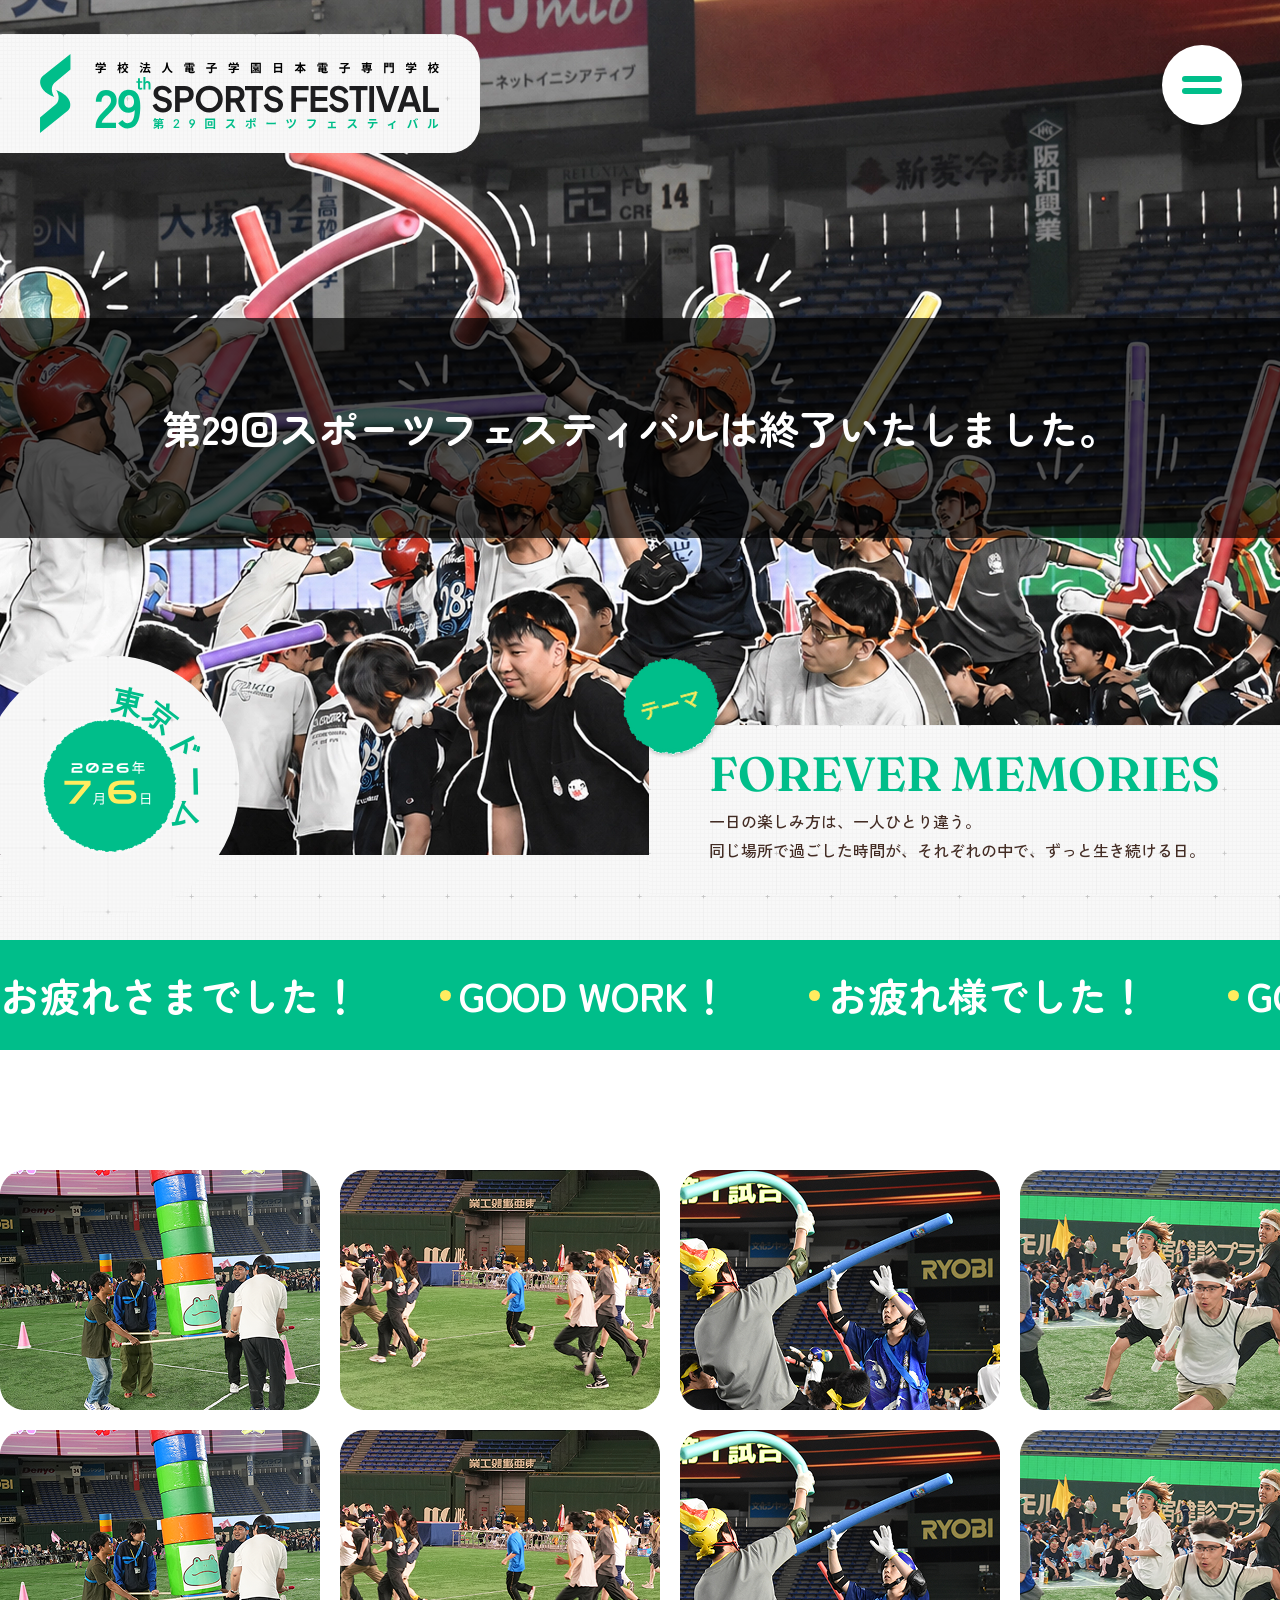
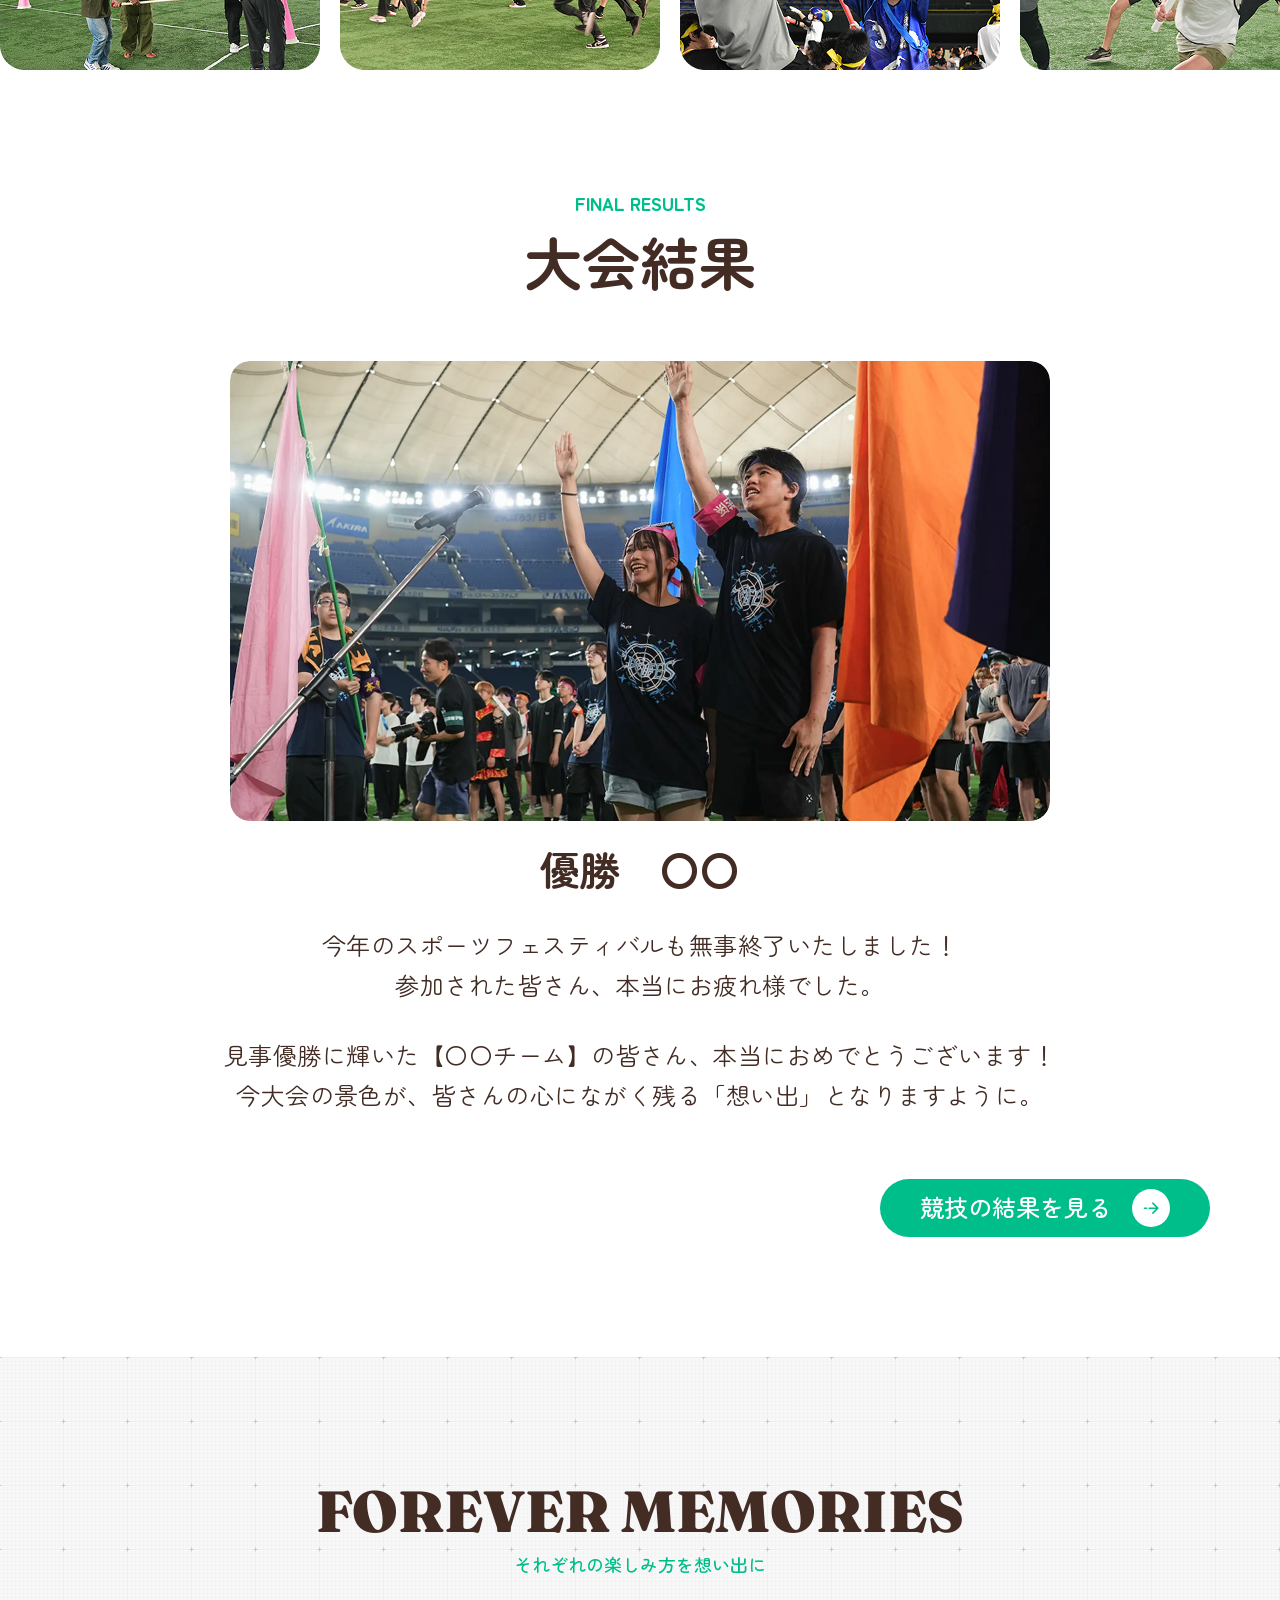
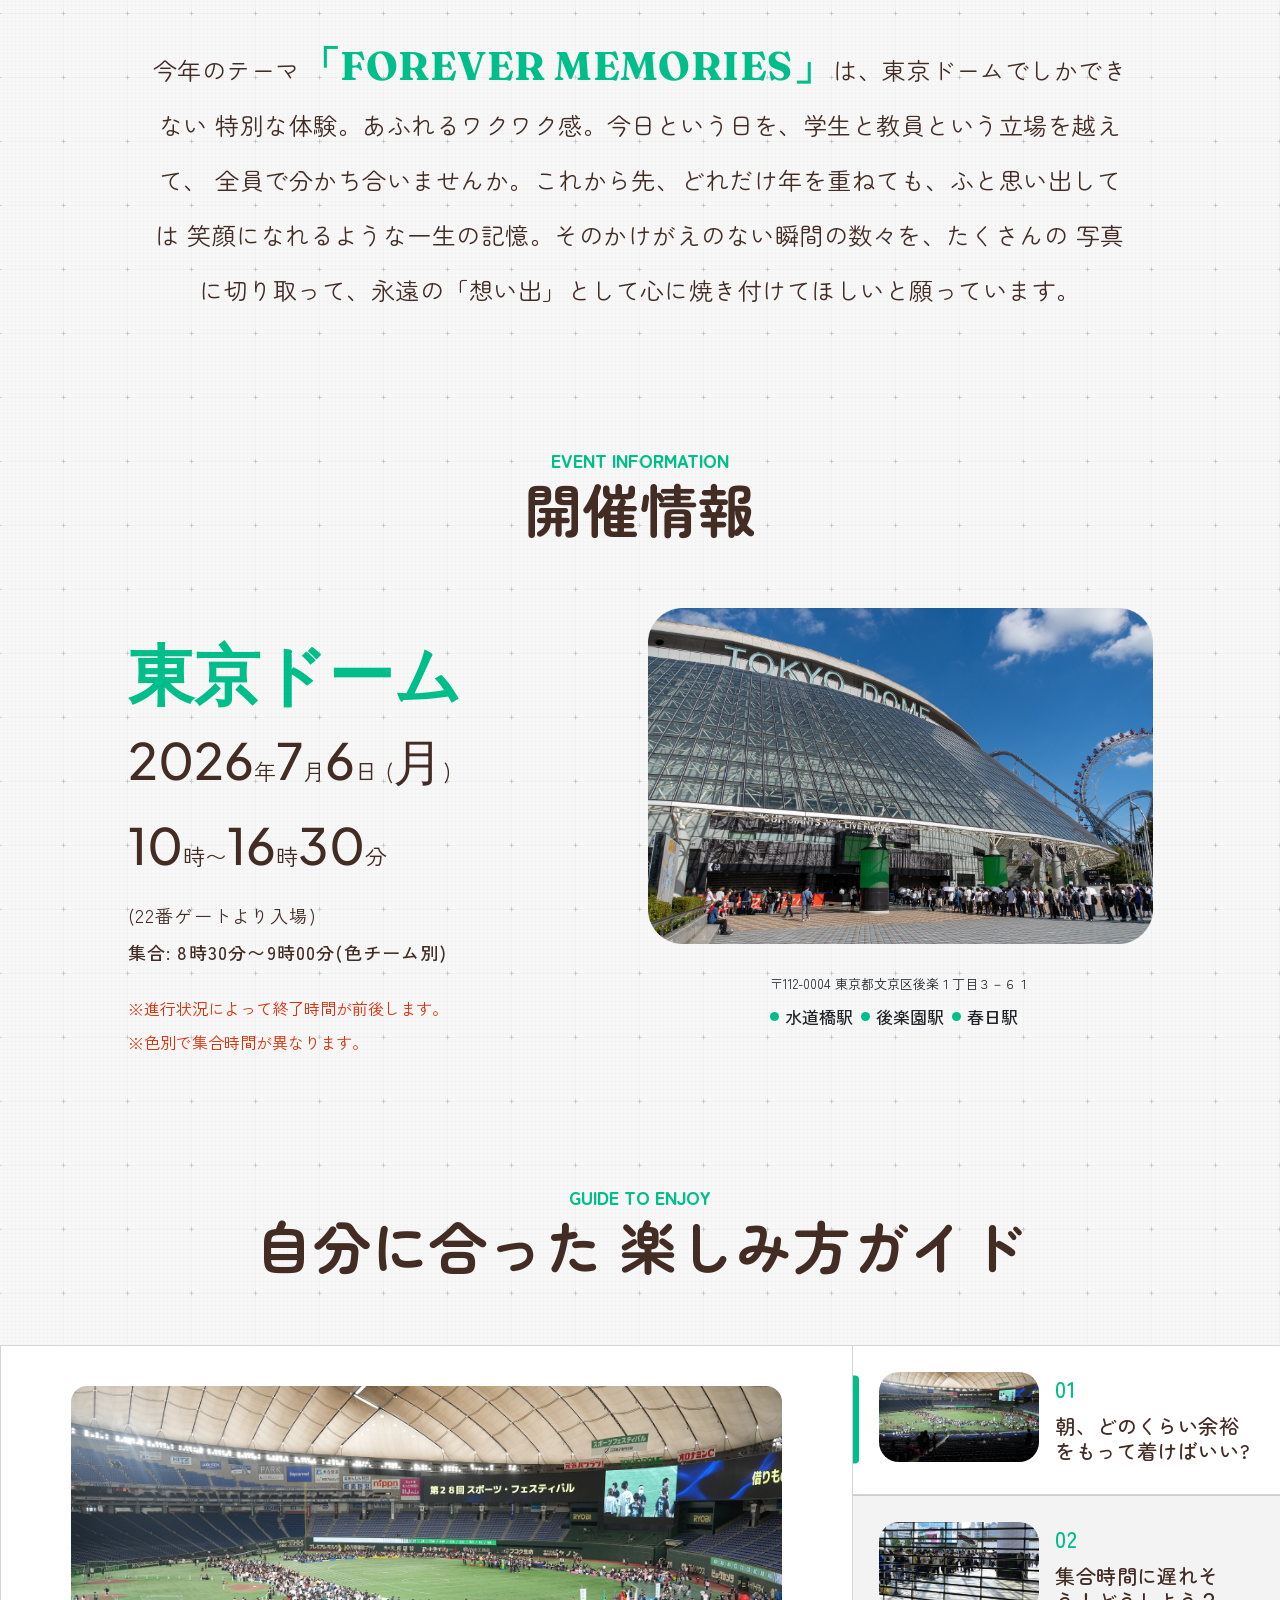
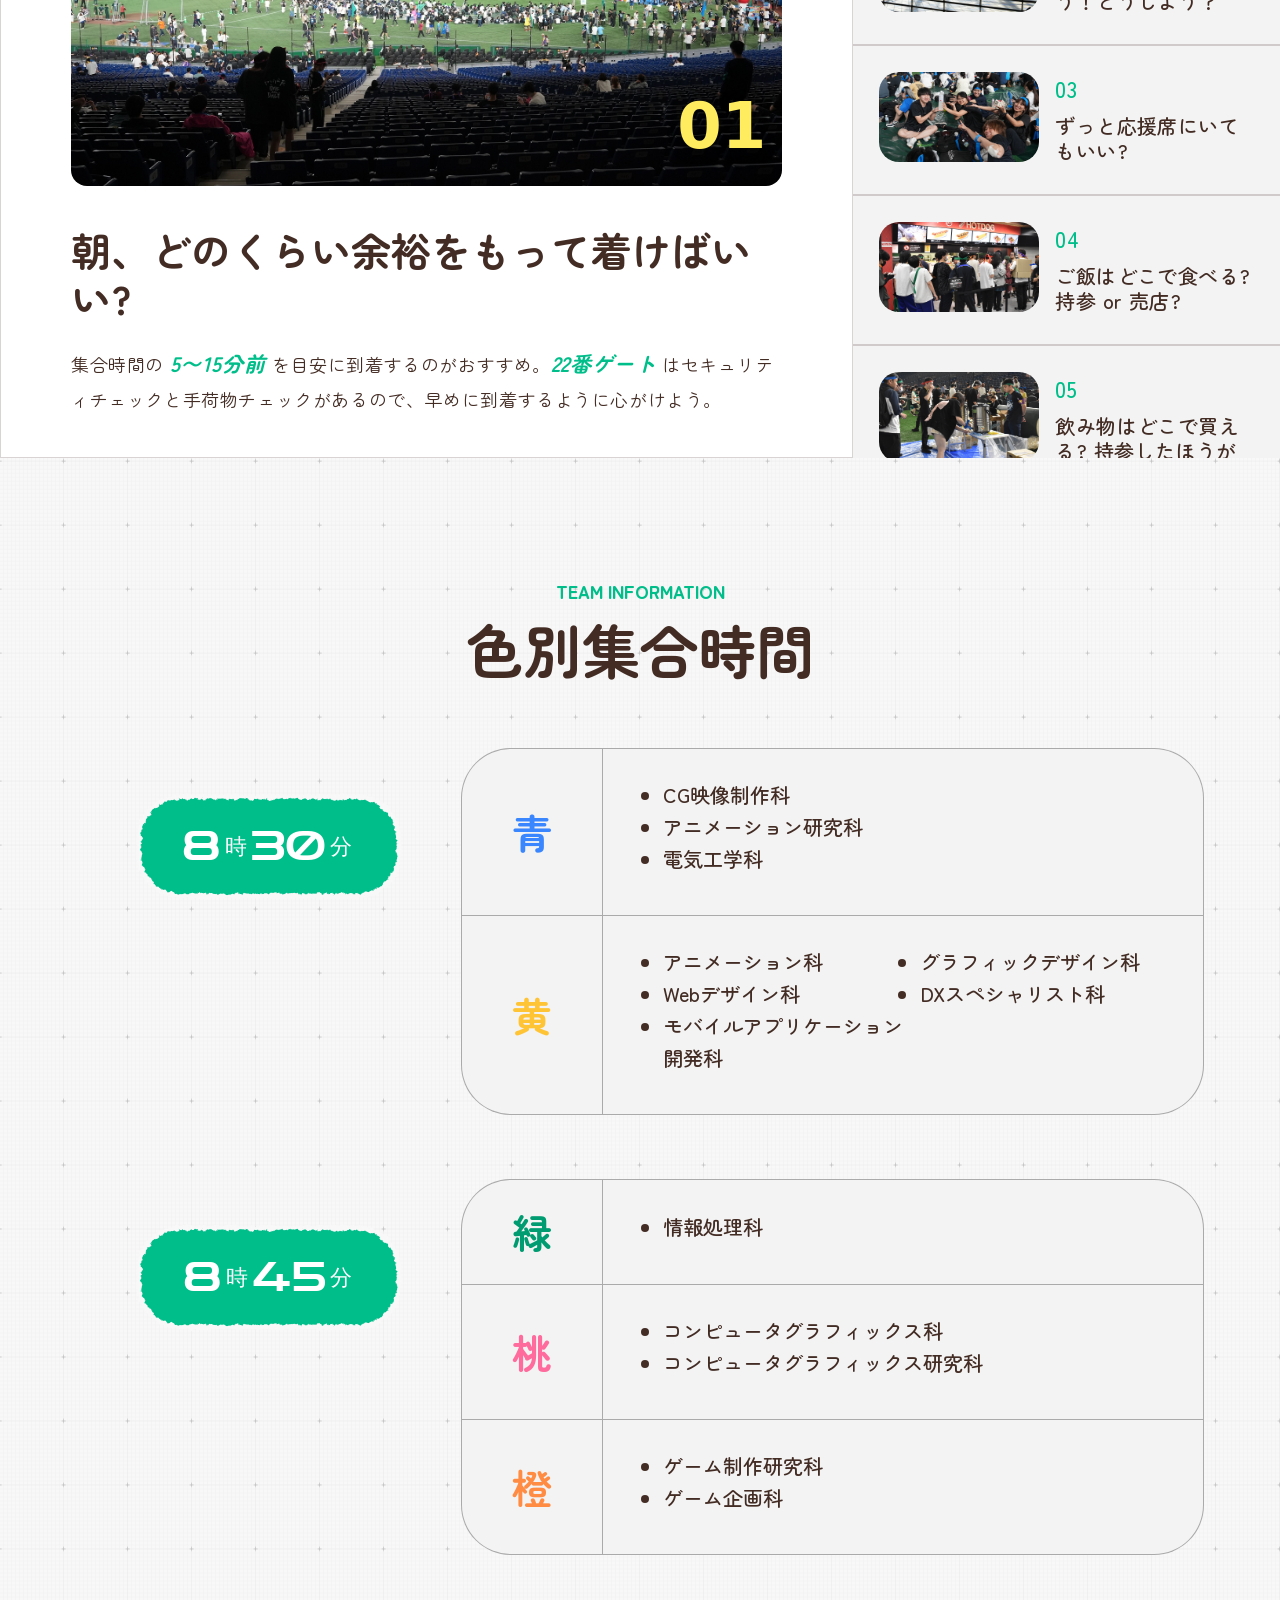
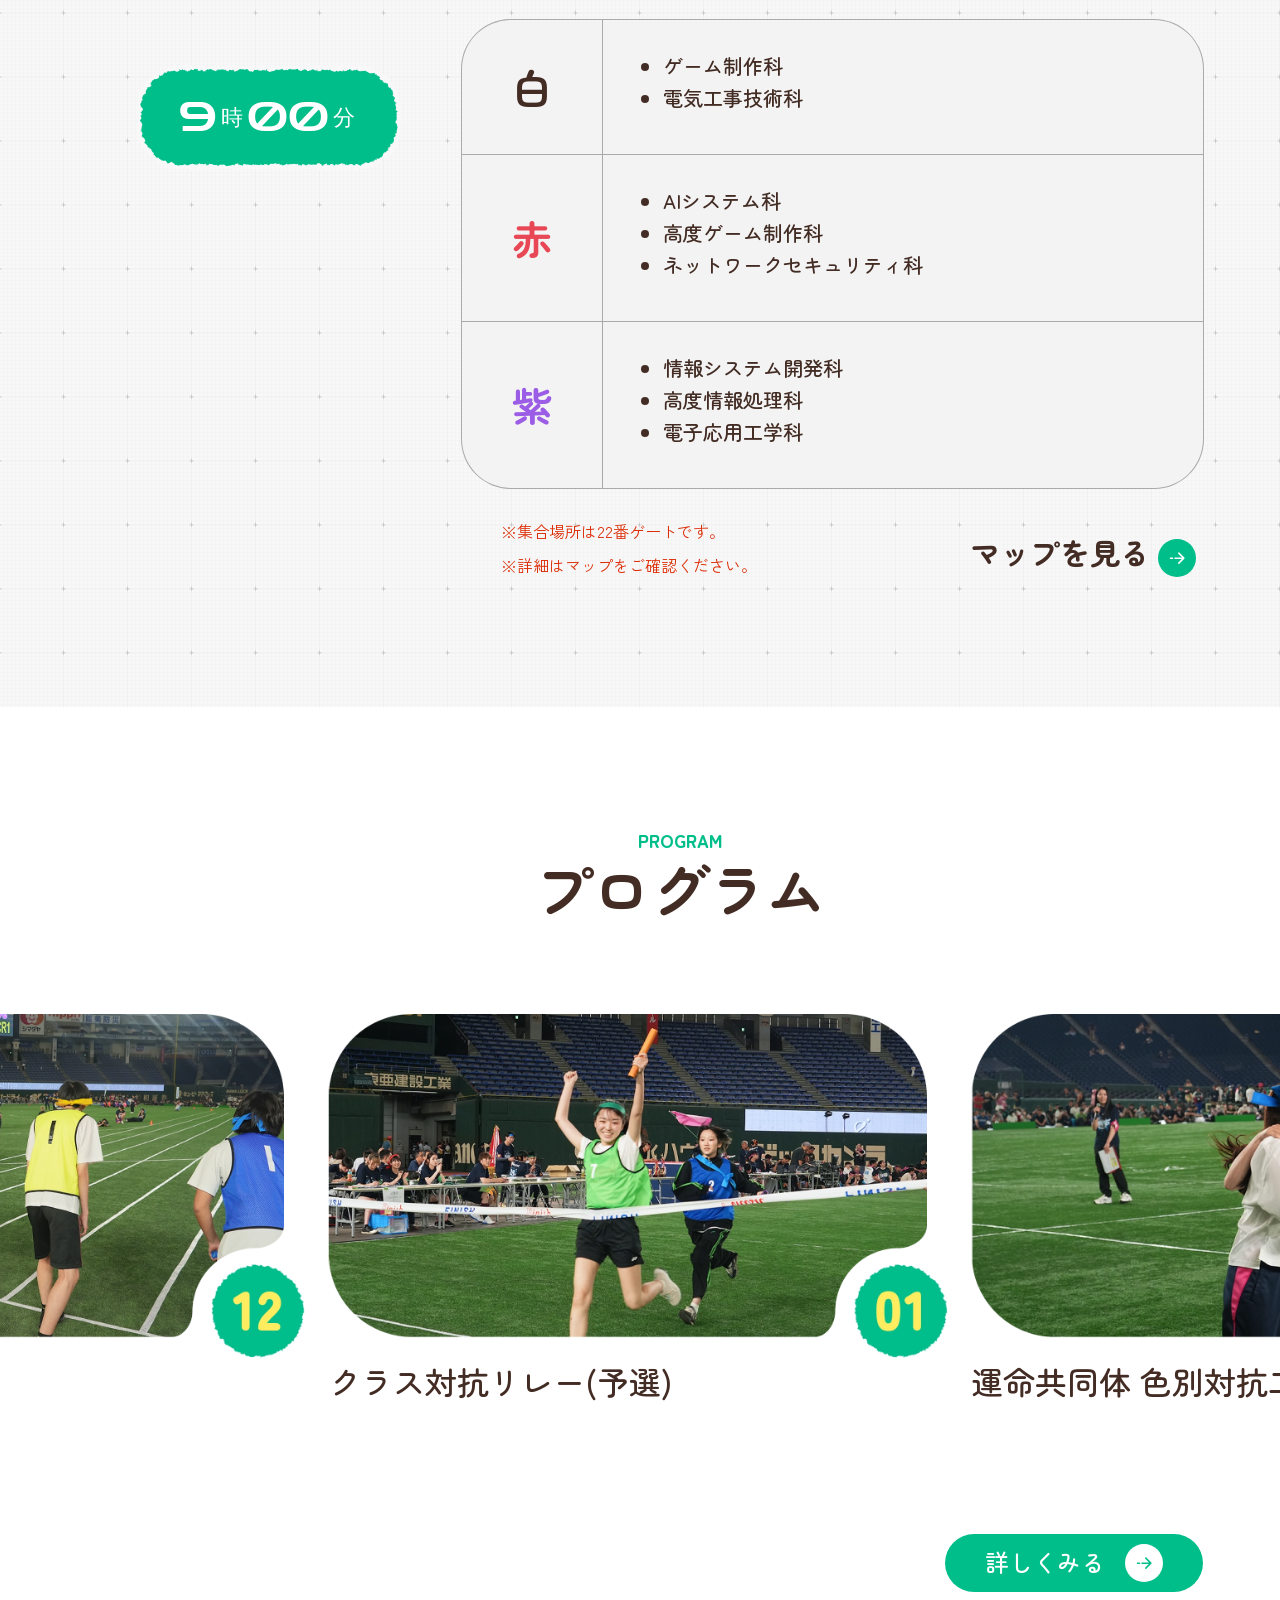
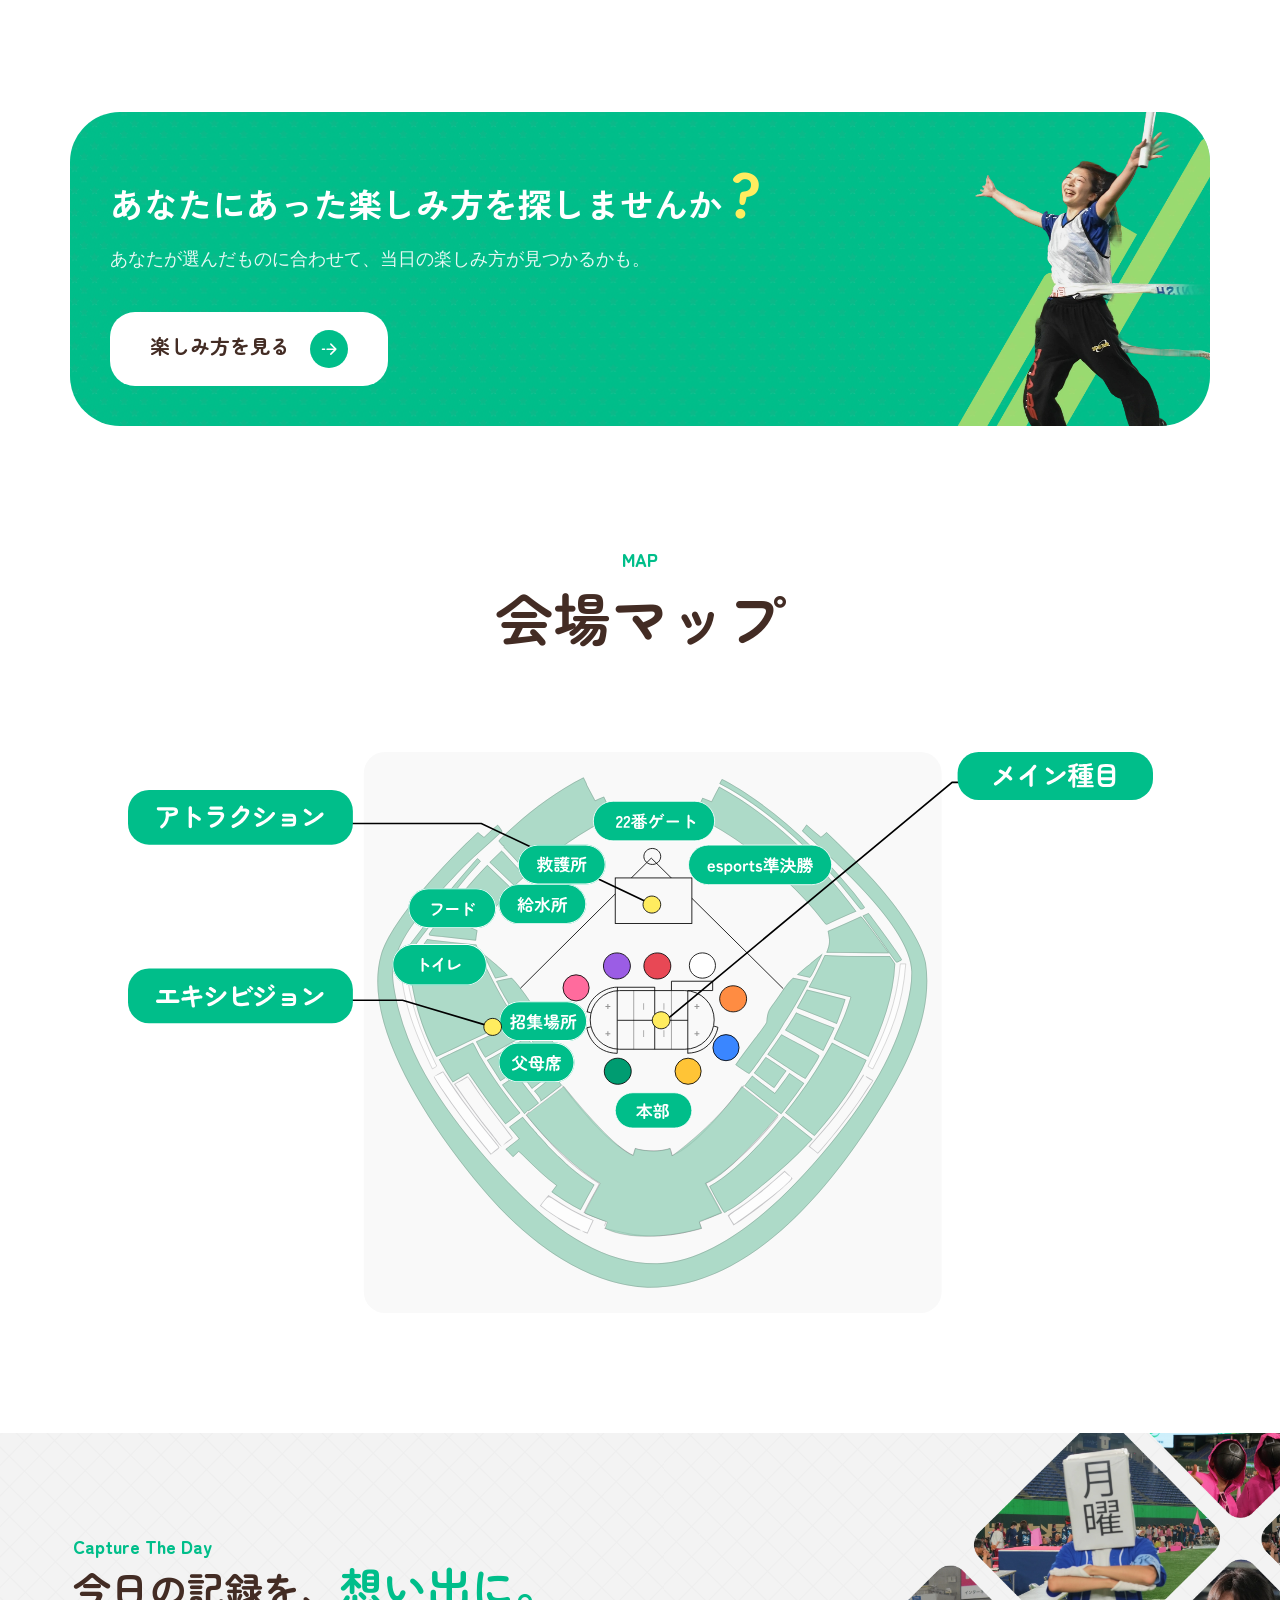
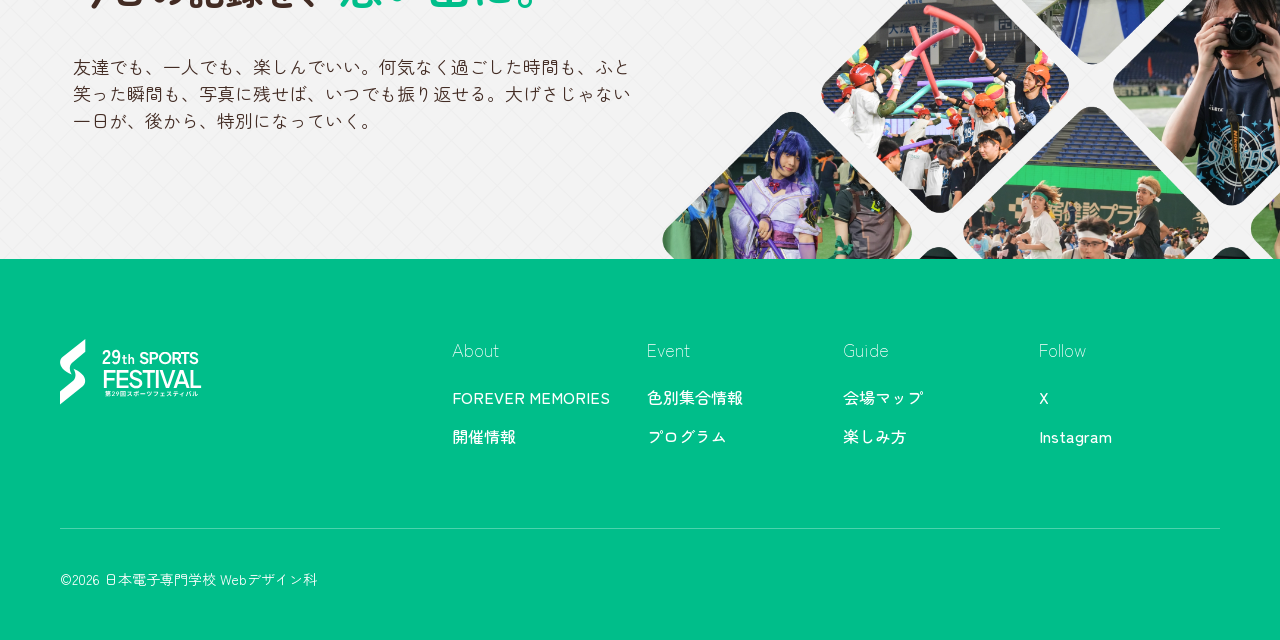
==== index.html @ e9df441d "top firstview fixed" ====
<!DOCTYPE html>
<html lang="ja">
<head>
    <meta charset="UTF-8">
    <meta name="viewport" content="width=device-width, initial-scale=1.0">
    <meta name="description" content="第29回日本電子専門学校スポーツフェスティバルは2026年7月6日(月)に東京ドームにて開催します。それぞれの楽しみ方を想い出に。">
    <meta property="og:title" content="第29回 スポーツフェスティバル 2026 | 日本電子専門学校">
    <meta property="og:description" content="第29回スポーツフェスティバル2026の公式サイト">
    <meta property="og:url" content="https://event.jec.ac.jp/spofes/">
    <meta property="og:type" content="website">
    <meta name="color-scheme" content="light only">
    <title>第29回 スポーツフェスティバル 2026 | 日本電子専門学校</title>
    <link rel="icon" type="image/png" href="./assets/images/icons/favIcon.svg">
    <link rel="stylesheet" href="https://cdn.jsdelivr.net/npm/bootstrap@5.3.8/dist/css/bootstrap.min.css">
	<link rel="stylesheet" href="https://unpkg.com/swiper/swiper-bundle.min.css">
    <link rel="stylesheet" href="./assets/css/index.css">
    <script src="./assets/js/script.js" defer></script>
    <script src="https://cdn.jsdelivr.net/npm/bootstrap@5.3.8/dist/js/bootstrap.bundle.min.js" defer></script>
	<script src="https://unpkg.com/swiper/swiper-bundle.min.js"></script>
    <script src="https://code.jquery.com/jquery-3.7.1.min.js"></script>
</head>
<body>  


    <header>
        <nav class="nav__menu" id="navMenu" aria-label="メインナビゲーション">
            <div class="nav__toggle">
                <button class="nav__hamburger" id="navHamburger" aria-label="ナビゲーション" aria-controls="navMenu" aria-expanded="false">
                    <div class="nav__hamburger-icon">
                        <span class="nav__hamburger-bar nav__hamburger-bar--1"></span>
                        <span class="nav__hamburger-bar nav__hamburger-bar--2"></span>
                    </div>
                </button>
            </div>
            <div class="nav__menu-inner">
                <div class="nav__row row">
                    <div class="nav__brand col-lg-5 col-md-12">
                        <a href="index.html" class="nav__brand-link">
                            <img src="assets/images/icons/nav-logo-pc.svg" alt="第29回スポーツフェスティバルロゴ" class="nav__logo-pc img-fluid">   
                            <img src="assets/images/icons/nav-logo-sp.svg" alt="第29回スポーツフェスティバルロゴ" class="nav__logo-sp img-fluid">   
                        </a>
                    </div>
                    <div class="nav__menu-content col-lg-7 col-md-12">
                        <div class="nav__groups row">
                            <div class="nav__group col-lg-4 col-md-12">
                                <h3 class="nav__group-title mb-0">About</h3>
                                <ul class="nav__list">
                                    <li class="nav__item"><a href="#" data-target="theme" class="nav__link">FOREVER MEMORIES</a></li>
                                    <li class="nav__item"><a href="#" data-target="event-info" class="nav__link">開催情報</a></li>
                                </ul>
                            </div>
                            <div class="nav__group col-lg-4 col-md-12">
                                <h3 class="nav__group-title mb-0">Event</h3>
                                <ul class="nav__list">
                                    <li class="nav__item"><a href="#" data-target="team-info" class="nav__link">色別集合情報</a></li>
                                    <li class="nav__item"><a href="#" data-target="program"class="nav__link">プログラム</a></li>
                                </ul>
                            </div>
                            <div class="nav__group col-lg-4 col-md-12">
                                <h3 class="nav__group-title mb-0">Guide</h3>
                                <ul class="nav__list">
                                    <li class="nav__item"><a href="#" data-target="map"  class="nav__link">会場マップ</a></li>
                                    <li class="nav__item"><a href="#" data-target="fun"  class="nav__link">楽しみ方</a></li>
                                </ul>
                            </div>
                        </div>
                    </div>
                </div>
            </div>
        </nav>
        
        <!-- MAIN VISUAL START -->
        <div class="mv-container">
            <div class="mv">
                <div class="mv-logo">
                    <a href="#" data-target="index.html">
                        <img src="./assets/images/icons/nav-logo-pc.svg" alt="第29回スポーツフェスティバルロゴ">
                    </a>
                </div>
                <div class="mv-logo-sp">
                    <a href="#" data-target="index.html">
                        <img src="./assets/images/icons/nav-logo-sp.svg" alt="第29回スポーツフェスティバルロゴ">
                    </a>
                </div>
                <div class="event-ended">
                    <p class="event-ended__text">
                        第29回スポーツフェスティバルは終了いたしました。
                    </p>
                </div>
                <div class="mv-bottom">
                    <div class="mv-bottom-text">
                        <div class="mv-theme-container">
                            <img src="./assets/images/icons/mv-theme.svg" alt="テーマの画像" class="mv-theme">
                        </div>
                        <h2>FOREVER MEMORIES</h2>
                        <p>一日の楽しみ方は、一人ひとり違う。<br>同じ場所で過ごした時間が、それぞれの中で、ずっと生き続ける日。</p>
                    </div>
                <div class="mv-date">
                    <div class="date-bg"></div>
                    <div class="badge">
                        <img src="./assets/images/icons/mv-date.svg" alt="日本電子専門学校第29回のスポーツフェスティバルの日程(2026年7月6日)">
                            <svg class="spinner" viewBox="0 0 320 320">
                                <defs>
                                <path id="loopPath" d="M 160 40 A 120 120 0 1 1 160 280 A 120 120 0 1 1 160 40" fill="none"/>
                                </defs>
                                <text>
                                <textPath href="#loopPath" startOffset="0%">東京ドーム</textPath>
                                </text>
                            </svg>
                    </div>
                </div>
                </div>
            </div>
        </div>
        <!-- MAIN VISUAL END -->

        <!-- MAQUEE START -->
        <div class="marquee">
            <div class="marquee__track">
                <span class="marquee__item">お疲れさまでした！</span>
                <span class="marquee__dot"></span>
                <span class="marquee__item">GOOD WORK！</span>
                <span class="marquee__dot"></span>
                <span class="marquee__item">お疲れ様でした！</span>
                <span class="marquee__dot"></span>
                <span class="marquee__item">GOOD WORK！</span>
                <span class="marquee__dot"></span>
            </div>
        </div>
        <!-- MAQUEE END -->
    </header>


    <main>
        <!-- pre-loader start -->
        <div class="loader">
            <img src="./assets/images/icons/loader.gif" alt="読み込み中" class="loader__gif">
        </div>
        <!-- pre-loader end -->
        <div class="content">
        </div>
        
        <!-- SLIDESHOW SCRIPT START -->

        <section id="slide-show">
            <div class="slider-wrapper slider-left">
                <ul class="slider">
                <li class="slide"><img src="assets/images/slideshow/Rectangle-6.png" alt="仮置き"></li>
                <li class="slide"><img src="assets/images/slideshow/Rectangle-7.png" alt="仮置き"></li>
                <li class="slide"><img src="assets/images/slideshow/Rectangle-8.png" alt="仮置き"></li>
                <li class="slide"><img src="assets/images/slideshow/Rectangle-9.png" alt="仮置き"></li>
                <li class="slide"><img src="assets/images/slideshow/Rectangle-10.png" alt="仮置き"></li>
                <!-- duplicates -->
                <li class="slide"><img src="assets/images/slideshow/Rectangle-6.png" alt="仮置き"></li>
                <li class="slide"><img src="assets/images/slideshow/Rectangle-7.png" alt="仮置き"></li>
                <li class="slide"><img src="assets/images/slideshow/Rectangle-8.png" alt="仮置き"></li>
                <li class="slide"><img src="assets/images/slideshow/Rectangle-9.png" alt="仮置き"></li>
                <li class="slide"><img src="assets/images/slideshow/Rectangle-10.png" alt="仮置き"></li>
                </ul>
            </div>
            <div class="slider-wrapper slider-right">
                <ul class="slider">
                <li class="slide"><img src="assets/images/slideshow/Rectangle-6.png" alt="仮置き"></li>
                <li class="slide"><img src="assets/images/slideshow/Rectangle-7.png" alt="仮置き"></li>
                <li class="slide"><img src="assets/images/slideshow/Rectangle-8.png" alt="仮置き"></li>
                <li class="slide"><img src="assets/images/slideshow/Rectangle-9.png" alt="仮置き"></li>
                <li class="slide"><img src="assets/images/slideshow/Rectangle-10.png" alt="仮置き"></li>
                <!-- duplicates -->
                <li class="slide"><img src="assets/images/slideshow/Rectangle-6.png" alt="仮置き"></li>
                <li class="slide"><img src="assets/images/slideshow/Rectangle-7.png" alt="仮置き"></li>
                <li class="slide"><img src="assets/images/slideshow/Rectangle-8.png" alt="仮置き"></li>
                <li class="slide"><img src="assets/images/slideshow/Rectangle-9.png" alt="仮置き"></li>
                <li class="slide"><img src="assets/images/slideshow/Rectangle-10.png" alt="仮置き"></li>
                </ul>
            </div>
        </section>
        <!-- SLIDESHOW SCRIPT END -->
        <!-- TOURNAMENT RESULTS START -->
        <section id="results">
            <div class="container results__inner">
                <div class="results__header">
                    <p class="results__label">FINAL RESULTS</p>                
                    <h2 class="results__title">大会結果</h2>
                </div>
                <div class="results-content">
                    <img class="results__image" src="assets/images/venues/winner.webp" alt=優勝旗授与の様子（仮）>
                    <h3 class="results__text-title">
                        優勝　〇〇
                    </h3>
                    <div class="results__body">
                        <p class="results__body--p">
                            今年のスポーツフェスティバルも<br class="mb">無事終了いたしました！<br>
                            参加された皆さん、本当にお疲れ様でした。
                        </p>
                        <p class="results__body--p-bottom">
                            見事優勝に輝いた【〇〇チーム】の皆さん、本当におめでとうございます！<br>
                            今大会の景色が、皆さんの心にながく残る「想い出」となりますように。
                        </p>
                    </div>
                </div>
            </div>               
            <a href="./details/">
                <button class="results__btn font-maru">競技の結果を見る <img src="./assets/images/icons/compe__to-detail-arrow.svg" alt="競技の結果を見るアイコン" class="img-fluid results__btn-icon"></button> 
            </a>

        </section>
        <!-- TOURNAMENT RESULTS END -->
        <!-- THEME SECTION START -->
         <div class="dotted__pattern">
        <section id="theme">
            <div class="container theme__inner">
                <h1 class="theme__title">
                    FOREVER MEMORIES
                </h1>
                <p class="theme__subtitle">
                    それぞれの楽しみ方を想い出に
                </p>
                <p class="theme__body">
                    今年のテーマ<strong>「FOREVER MEMORIES」</strong>は、東京ドームでしかできない
                    特別な体験。あふれるワクワク感。今日という日を、学生と教員という立場を越えて、
                    全員で分かち合いませんか。これから先、どれだけ年を重ねても、ふと思い出しては
                    笑顔になれるような一生の記憶。そのかけがえのない瞬間の数々を、たくさんの
                    写真に切り取って、永遠の「想い出」として心に焼き付けてほしいと願っています。
                </p>
            </div>
        </section>
        <!-- THEME SECTION END -->
        <!-- EVENT SECTION INFO START -->
        <section id="event-info">
            <div class="container event-info__inner">
                <div class="event-info__header">
                    <p class="event-info__label mb-0">EVENT INFORMATION</p>
                    <h2 class="event-info__title font-maru font-color ">開催情報</h2>
                </div>
                <div class="event__info-inner row">
                    <div class="col-md-6">
                        <div class="event-info__content">
                            <div class="event-info__details">
                                <h3 class="event-info__venue">東京ドーム</h3>
                                <div class="event-info__datetime">
                                    <p class="event-info__date font-maru font-color">2026<span class="event-info__sub-text">年</span>7<span class="event-info__sub-text">月</span>6<span class="event-info__sub-text">日</span> <span class="event-info__sub-text">(</span>月<span class="event-info__sub-text">)</span></p>
                                    <p class="event-info__time font-maru font-color">10<span class="event-info__sub-text">時</span><span class="event-info__sub-text">〜</span>16<span class="event-info__sub-text">時</span>30<span class="event-info__sub-text">分</span></p>
                                </div>
                                <div class="event-info__notes">
                                    <p class="event-info__note">(22番ゲートより入場)</p>
                                    <p class="event-info__note-sub-text">集合: 8時30分〜9時00分(色チーム別)</p>
                                </div>
                                <div class="event-info__cautions">
                                    <p class="event-info__caution">※進行状況によって終了時間が前後します。</p>
                                    <p class="event-info__caution">※色別で集合時間が異なります。</p>
                                </div>
                            </div>
                        </div>
                    </div>
                    <div class="col-md-6">
                        <div class="event-info__image-wrap">
                            <img class="event-info__image" src="./assets/images/map/tokyo-dome.webp" alt="東京ドーム">
                                <div class="event-info__address">
                                    <p class="event-info__address-text">〒112-0004 東京都文京区後楽１丁目３－６１</p>
                                    <div class="event-info__stations">
                                        <div class="event-info__station">
                                            <div class="event-info__station-dot"></div>水道橋駅
                                        </div>
                                        <div class="event-info__station">
                                            <div class="event-info__station-dot"></div>後楽園駅
                                        </div>
                                        <div class="event-info__station">
                                            <div class="event-info__station-dot"></div>春日駅
                                        </div>
                                    </div>
                                </div>
                        </div>
                    </div>
                </div>
            </div>
        </section>
        <!-- EVENT SECTION INFO END -->
        <!-- GUIDE SECTION START -->
        <section id="guide">
            <div class="guide__header">
                <p class="guide__label mb-0">GUIDE TO ENJOY</p>
                <h2 class="guide__title font-maru font-color">自分に合った <span class="header-block">楽しみ方ガイド</span></h2>
            </div>
            <div class="container-fluid guide__content">
                <div class="row">
                    <div class="col-lg-8 col-md-6 guide__main-content guide__content-left d-none d-lg-block" id="guideMainContent">
                        <div class="guide__content-image-wrap">
                            <img src="./assets/images/venues/tokyo-dome-gate.webp" alt="２８回のスポーツフェスティバルの東京ドームの雰囲気">
                            <div class="guide__main-num" id="guideMainNum">01</div>
                        </div>
                        <h3 class="guide__main-title" id="guideMainTitle">朝、どのくらい余裕をもって着けばいい?</h3>
                        <p class="guide__main-body mb-0" id="guideMainBody">集合時間の <span class="fun-highlight">5〜15分前 </span> を目安に到着するのがおすすめ。<span class="fun-highlight">22番ゲート</span> はセキュリティチェックと手荷物チェックがあるので、早めに到着するように心がけよう。</p>
                    </div>
                    <div class="col-lg-4 col-md-6 d-none d-lg-block">
                        <div class="row guide__sub-content-wrapper">
                            <div class="col-12 guide__sub-content active">
                                <div class="guide__sub-content-image-wrap">
                                    <img src="./assets/images/venues/tokyo-dome-gate.webp" alt="２８回のスポーツフェスティバルの東京ドームの雰囲気">
                                </div>
                                <div class="guide__sub-content-info">
                                    <div class="guide__sub-num">01</div>
                                    <h3 class="guide__sub-title">朝、どのくらい余裕をもって着けばいい?</h3>
                                </div>
                            </div>
                            <div class="col-12 guide__sub-content">
                                <div class="guide__sub-content-image-wrap">
                                    <img src="./assets/images/venues/tokyo-dome-entrance.webp" alt="２８回のスポーツフェスティバルの東京ドームの雰囲気">
                                </div>
                                <div class="guide__sub-content-info">
                                    <div class="guide__sub-num">02</div>
                                    <h3 class="guide__sub-title">集合時間に遅れそう！どうしよう？</h3>
                                </div>
                            </div>
                            <div class="col-12 guide__sub-content">
                                <div class="guide__sub-content-image-wrap">
                                    <img src="./assets/images/venues/tokyo-dome-stands.webp" alt="２８回のスポーツフェスティバルの東京ドームの雰囲気">
                                </div>
                                <div class="guide__sub-content-info">
                                    <div class="guide__sub-num">03</div>
                                    <h3 class="guide__sub-title">ずっと応援席にいてもいい?</h3>
                                </div>
                            </div>
                            <div class="col-12 guide__sub-content">
                                <div class="guide__sub-content-image-wrap">
                                    <img src="./assets/images/venues/tokyo-dome-store.webp" alt="２８回のスポーツフェスティバルの東京ドームの雰囲気">
                                </div>
                                <div class="guide__sub-content-info">
                                    <div class="guide__sub-num">04</div>
                                    <h3 class="guide__sub-title">ご飯はどこで食べる? 持参 or 売店?</h3>
                                </div>
                            </div>
                            <div class="col-12 guide__sub-content">
                                <div class="guide__sub-content-image-wrap">
                                    <img src="./assets/images/venues/tokyo-dome-drinks.webp" alt="２８回のスポーツフェスティバルの東京ドームの雰囲気">
                                </div>
                                <div class="guide__sub-content-info">
                                    <div class="guide__sub-num">05</div>
                                    <h3 class="guide__sub-title">飲み物はどこで買える? 持参したほうがいい?</h3>
                                </div>
                            </div>
                            <div class="col-12 guide__sub-content">
                                <div class="guide__sub-content-image-wrap">
                                    <img src="./assets/images/venues/tokyo-dome-seats.webp" alt="２８回のスポーツフェスティバルの東京ドームの雰囲気">
                                </div>
                                <div class="guide__sub-content-info">
                                    <div class="guide__sub-num">06</div>
                                    <h3 class="guide__sub-title">静かに過ごすのも、ありですか?</h3>
                                </div>
                            </div>
                            <div class="col-12 guide__sub-content">
                                <div class="guide__sub-content-image-wrap">
                                    <img src="./assets/images/venues/tokyo-dome-quiz.webp" alt="２８回のスポーツフェスティバルの東京ドームの雰囲気">
                                </div>
                                <div class="guide__sub-content-info">
                                    <div class="guide__sub-num">07</div>
                                    <h3 class="guide__sub-title">動かなくても楽しめる種目はある?</h3>
                                </div>
                            </div>
                            <div class="col-12 guide__sub-content">
                                <div class="guide__sub-content-image-wrap">
                                    <img src="./assets/images/venues/tokyo-dome-rules.webp" alt="２８回のスポーツフェスティバルの東京ドームの雰囲気">
                                </div>
                                <div class="guide__sub-content-info">
                                    <div class="guide__sub-num">08</div>
                                    <h3 class="guide__sub-title">入っちゃいけない場所や、注意点ってある?</h3>
                                </div>
                            </div>
                        </div>
                    </div>
                    <div class="col-12 d-lg-none">
                        <div class="accordion accordion-guide" id="guideAccordion">
                            <div class="accordion-item">
                                <h3 class="accordion-header">
                                    <button class="accordion-button" type="button" data-bs-toggle="collapse" data-bs-target="#guideAcc1" aria-expanded="true">
                                        <img src="./assets/images/venues/tokyo-dome-gate.webp" alt="">
                                        <div class="accordion-button-text">
                                            <div class="accordion-button-text-top"><span class="guide__sub-num">01</span><span class="accordion-custom-icon"></span></div>
                                            <p class="guide__sub-title mb-0">朝、どのくらい余裕をもって着けばいい?</p>
                                        </div>
                                    </button>
                                </h3>
                                <div id="guideAcc1" class="accordion-collapse collapse show" data-bs-parent="#guideAccordion">
                                    <div class="accordion-body">
                                        <p class="mb-0">集合時間の<span class="fun-highlight">5〜15分前 </span>を目安に到着するのがおすすめ。<span class="fun-highlight">22番ゲート</span> はセキュリティチェックと手荷物チェックがあるので、早めに到着するように心がけよう。</p>
                                    </div>
                                </div>
                            </div>
                            <div class="accordion-item">
                                <h3 class="accordion-header">
                                    <button class="accordion-button collapsed" type="button" data-bs-toggle="collapse" data-bs-target="#guideAcc2" aria-expanded="false">
                                        <img src="./assets/images/venues/tokyo-dome-entrance.webp" alt="">
                                        <div class="accordion-button-text">
                                            <div class="accordion-button-text-top"><span class="guide__sub-num">02</span><span class="accordion-custom-icon"></span></div>
                                            <p class="guide__sub-title mb-0">集合時間に遅れそう！どうしよう？</p>
                                        </div>
                                    </button>
                                </h3>
                                <div id="guideAcc2" class="accordion-collapse collapse" data-bs-parent="#guideAccordion">
                                    <div class="accordion-body">
                                        <p class="mb-0">時間に間に合わないと感じたときは、<span class="fun-highlight">まず担任の先生に連絡</span> しよう。東京ドームに到着したら、<span class="fun-highlight">22番ゲート</span> に向かえば大丈夫。 でも、スポーツフェスティバルを存分に楽しむには遅れずに到着することも重要。時間にはくれぐれも余裕をもって。</p>
                                    </div>
                                </div>
                            </div>
                            <div class="accordion-item">
                                <h3 class="accordion-header">
                                    <button class="accordion-button collapsed" type="button" data-bs-toggle="collapse" data-bs-target="#guideAcc3" aria-expanded="false">
                                        <img src="./assets/images/venues/tokyo-dome-stands.webp" alt="">
                                        <div class="accordion-button-text">
                                            <div class="accordion-button-text-top"><span class="guide__sub-num">03</span><span class="accordion-custom-icon"></span></div>
                                            <p class="guide__sub-title mb-0">ずっと応援席にいてもいい?</p>
                                        </div>
                                    </button>
                                </h3>
                                <div id="guideAcc3" class="accordion-collapse collapse" data-bs-parent="#guideAccordion">
                                    <div class="accordion-body">
                                        <p class="mb-0">もちろん大丈夫。自分のクラス座席で過ごし続けても、自由に移動しても、<span class="fun-highlight">どちらでも自分のペース  </span> で楽しめます。</p>
                                    </div>
                                </div>
                            </div>
                            <div class="accordion-item">
                                <h3 class="accordion-header">
                                    <button class="accordion-button collapsed" type="button" data-bs-toggle="collapse" data-bs-target="#guideAcc4" aria-expanded="false">
                                        <img src="./assets/images/venues/tokyo-dome-store.webp" alt="">
                                        <div class="accordion-button-text">
                                            <div class="accordion-button-text-top"><span class="guide__sub-num">04</span><span class="accordion-custom-icon"></span></div>
                                            <p class="guide__sub-title mb-0">ご飯はどこで食べる? 持参 or 売店?</p>
                                        </div>
                                    </button>
                                </h3>
                                <div id="guideAcc4" class="accordion-collapse collapse" data-bs-parent="#guideAccordion">
                                    <div class="accordion-body">
                                        <p class="mb-0">持ち込んだ飲食物は養生シート上の指定エリアのみ可能です。昼食は事前に持参するのがおすすめ。当日は会場外への一時外出ができません。会場内に売店もありますが、<span class="fun-highlight">軽食1店舗のみ</span> で数に限りがあるため、自宅近辺で準備してくると安心です。</p>
                                    </div>
                                </div>
                            </div>
                            <div class="accordion-item">
                                <h3 class="accordion-header">
                                    <button class="accordion-button collapsed" type="button" data-bs-toggle="collapse" data-bs-target="#guideAcc5" aria-expanded="false">
                                        <img src="./assets/images/venues/tokyo-dome-drinks.webp" alt="">
                                        <div class="accordion-button-text">
                                            <div class="accordion-button-text-top"><span class="guide__sub-num">05</span><span class="accordion-custom-icon"></span></div>
                                            <p class="guide__sub-title mb-0">飲み物はどこで買える? 持参したほうがいい?</p>
                                        </div>
                                    </button>
                                </h3>
                                <div id="guideAcc5" class="accordion-collapse collapse" data-bs-parent="#guideAccordion">
                                    <div class="accordion-body">
                                        <p class="mb-0">会場内に <span class="fun-highlight">給水所</span> が設置されています。自分のペットボトルや水筒を持ち込むこともOK <span class="fun-highlight">(ビン・缶はNG)</span> 。心配なら、朝のうちに用意しておこう。</p>
                                    </div>
                                </div>
                            </div>
                            <div class="accordion-item">
                                <h3 class="accordion-header">
                                    <button class="accordion-button collapsed" type="button" data-bs-toggle="collapse" data-bs-target="#guideAcc6" aria-expanded="false">
                                        <img src="./assets/images/venues/tokyo-dome-seats.webp" alt="">
                                        <div class="accordion-button-text">
                                            <div class="accordion-button-text-top"><span class="guide__sub-num">06</span><span class="accordion-custom-icon"></span></div>
                                            <p class="guide__sub-title mb-0">静かに過ごすのも、ありですか?</p>
                                        </div>
                                    </button>
                                </h3>
                                <div id="guideAcc6" class="accordion-collapse collapse" data-bs-parent="#guideAccordion">
                                    <div class="accordion-body">
                                        <p class="mb-0"> <span class="fun-highlight">ぜんぜん、ありです</span>。応援を全力でする人もいれば、静かにスタンドから見ている人もいる。どちらも、<span class="fun-highlight">その人なりのスポフェスの楽しみ方</span> です。</p>
                                    </div>
                                </div>
                            </div>
                            <div class="accordion-item">
                                <h3 class="accordion-header">
                                    <button class="accordion-button collapsed" type="button" data-bs-toggle="collapse" data-bs-target="#guideAcc7" aria-expanded="false">
                                        <img src="./assets/images/venues/tokyo-dome-quiz.webp" alt="">
                                        <div class="accordion-button-text">
                                            <div class="accordion-button-text-top"><span class="guide__sub-num">07</span><span class="accordion-custom-icon"></span></div>
                                            <p class="guide__sub-title mb-0">動かなくても楽しめる種目はある?</p>
                                        </div>
                                    </button>
                                </h3>
                                <div id="guideAcc7" class="accordion-collapse collapse" data-bs-parent="#guideAccordion">
                                    <div class="accordion-body">
                                        <p class="mb-0">あります。<span class="fun-highlight">電子学園ウルトラクイズ、応援団長は君だ!、謎解き</span> など、運動量を気にせず参加できる種目が用意されています。</p>
                                    </div>
                                </div>
                            </div>
                            <div class="accordion-item">
                                <h3 class="accordion-header">
                                    <button class="accordion-button collapsed" type="button" data-bs-toggle="collapse" data-bs-target="#guideAcc8" aria-expanded="false">
                                        <img src="./assets/images/venues/tokyo-dome-rules.webp" alt="">
                                        <div class="accordion-button-text">
                                            <div class="accordion-button-text-top"><span class="guide__sub-num">08</span><span class="accordion-custom-icon"></span></div>
                                            <p class="guide__sub-title mb-0">入っちゃいけない場所や、注意点ってある?</p>
                                        </div>
                                    </button>
                                </h3>
                                <div id="guideAcc8" class="accordion-collapse collapse" data-bs-parent="#guideAccordion">
                                    <div class="accordion-body">
                                        <p class="mb-0">立ち入っていい場所は、22番ゲートから1塁側1階内野席スタンドとその周辺、トイレ、グランドのみです。標識や警備の先生の指示には必ず従おう。<span class="fun-highlight">アクセサリーやスパイクシューズは禁止 、貴重品は各自管理</span>。何かあれば「本部」まで声をかけてください。</p>
                                    </div>
                                </div>
                            </div>
                        </div>
                    </div>
                </div>
            </div>
        </section>
        <!-- GUIDE SECTION END-->
        <!-- TEAM INFO SECTION SECTION START-->
        <section id="team-info">
            <div class="team-info__header">
                <p class="team-info__label">TEAM INFORMATION</p>
                <h2 class="team-info__title font-maru font-color ">色別集合時間</h2>
            </div>
            <div class="team-info__content">
                <div class="team-info__time">
                    <p class="team-info__time-text-sp">8<span class="team-jp-span">時</span>30<span class="team-jp-span">分</span></p>
                    <p class="team-info__time-text">8<span class="team-jp-span">時</span>30<span class="team-jp-span">分</span></p>
                </div>
                <div class="team-info__teams">
                    <table class="team-info__table">
                        <tr>
                            <td class="team-color team-blue">青</td>
                            <td class="team-department">
                            <ul>
                                <div class="row">
                                    <div class="col-lg-12"><li>CG映像制作科</li></div>
                                    <div class="col-lg-12"><li>アニメーション研究科</li></div>
                                    <div class="col-lg-12"><li>電気工学科</li></div>
                                </div>
                            </ul>
                            </td>
                        </tr>
                        <tr>
                            <td class="team-color team-yellow">黄</td>
                            <td class="team-department">
                                <ul>
                                    <div class="row">
                                        <div class="col-lg-6 col-md-6 col-sm-6"><li>アニメーション科</li></div>
                                        <div class="col-lg-6 col-md-6 col-sm-6"><li>グラフィックデザイン科</li></div>
                                        <div class="col-lg-6 col-md-6 col-sm-6"><li>Webデザイン科</li></div>
                                        <div class="col-lg-6 col-md-6 col-sm-6"><li>DXスペシャリスト科</li></div>
                                        <div class="col-lg-6 col-md-6 col-sm-6"><li>モバイルアプリケーション開発科</li></div>
                                    </div>
                                </ul>
                            </td>
                        </tr>
                    </table>
                </div>
            </div>
            <div class="team-info__content">
                <div class="team-info__time">
                    <p class="team-info__time-text-sp">8<span class="team-jp-span">時</span>45<span class="team-jp-span">分</span></p>
                    <p class="team-info__time-text">8<span class="team-jp-span">時</span>45<span class="team-jp-span">分</span></p>
                </div>
                <div class="team-info__teams">
                    <table class="team-info__table">
                        <tr>
                            <td class="team-color team-green">緑</td>
                            <td class="team-department">
                                <ul>
                                    <div class="row">
                                        <div class="col-lg-12"><li>情報処理科</li></div>
                                    </div>
                                </ul>
                            </td>
                        </tr>
                        <tr>
                            <td class="team-color team-peach">桃</td>
                            <td class="team-department">
                                <ul>
                                    <div class="row">
                                        <div class="col-lg-12"><li>コンピュータグラフィックス科</li></div>
                                        <div class="col-lg-12"><li>コンピュータグラフィックス研究科</li></div>
                                    </div>
                                </ul>
                            </td>
                        </tr>
                        <tr>
                            <td class="team-color team-orange">橙</td>
                            <td class="team-department">
                                <ul>
                                    <div class="row">
                                        <div class="col-lg-12"><li>ゲーム制作研究科</li></div>
                                        <div class="col-lg-12"><li>ゲーム企画科</li></div>
                                    </div>
                                </ul>
                            </td>
                        </tr>
                    </table>
                </div>
            </div>
            <div class="team-info__content">
                <div class="team-info__time">
                    <p class="team-info__time-text-sp">9<span class="team-jp-span">時</span>00 <span class="team-jp-span">分</span></p>
                    <p class="team-info__time-text">9<span class="team-jp-span">時</span>00 <span class="team-jp-span">分</span></p>
                </div>
                <div class="team-info__teams">
                    <table class="team-info__table">
                        <tr>
                            <td class="team-color team-white">白</td>
                            <td class="team-department">
                                <ul>
                                    <div class="row">
                                        <div class="col-lg-12"><li>ゲーム制作科</li></div>
                                        <div class="col-lg-12"><li>電気工事技術科</li></div>
                                    </div>
                                </ul>
                            </td>
                        </tr>
                        <tr>
                            <td class="team-color team-red">赤</td>
                            <td class="team-department">
                                <ul>
                                    <div class="row">
                                        <div class="col-lg-12"><li>AIシステム科</li></div>
                                        <div class="col-lg-12"><li>高度ゲーム制作科</li></div>
                                        <div class="col-lg-12"><li>ネットワークセキュリティ科</li></div>
                                    </div>
                                </ul>
                            </td>
                        </tr>
                        <tr>
                            <td class="team-color team-purple">紫</td>
                            <td class="team-department">
                                <ul>
                                    <div class="row">
                                        <div class="col-lg-12"><li>情報システム開発科</li></div>
                                        <div class="col-lg-12"><li>高度情報処理科</li></div>
                                        <div class="col-lg-12"><li>電子応用工学科</li></div>
                                    </div>
                                </ul>
                            </td>
                        </tr>
                    </table>
                    <div class="team__caution-and-tomap">
                        <div class="team__caution">
                            <p class="team__caution-text">※集合場所は22番ゲートです。</p>
                            <p class="team__caution-text">※詳細はマップをご確認ください。</p>
                        </div>
                        <div class="team__to-map">
                            <a href="#" data-target="map" class="team__to-map-link">マップを見る
                                <img src="./assets/images/icons/right-arrow.svg" alt="マップにを見るアイコン" class="img-fluid team__to-map-icon">
                            </a>
                        </div>
                    </div>
                </div>
            </div>
        </section>
        <!-- TEAM INFO SECTION SECTION END-->
        </div>
        <!-- PROGRAM SECTION START -->
        <section id="program">
            <div class="container-fluid">
                <div class="program__header">
                    <p class="program__label mb-0">PROGRAM</p>
                    <h2 class="program__title ">プログラム</h2>
                </div>
                <div class="swiper-container">
                    <div class="swiper-wrapper">
                        <div class="swiper-slide">
                            <div class="program__card">
                                <div class="program__card-image-wrap">
                                    <img src="assets/images/competitions/rire.webp" alt="クラス対抗リレー(予選)" class="program__card-image">
                                </div>
                                <h2 class="program__card-title">クラス対抗リレー(予選)</h2>                      
                            </div>
                        </div>	     	     
                        <div class="swiper-slide">
                            <div class="program__card">
                                <div class="program__card-image-wrap">
                                    <img src="assets/images/competitions/unmei.webp" alt="運命共同体:二人三脚障害物競争" class="program__card-image">
                                </div>
                                <h2 class="program__card-title">運命共同体 色別対抗二人三脚障害物競争</h2>
                            </div>
                        </div>	     	     
                        <div class="swiper-slide">
                            <div class="program__card">
                                <div class="program__card-image-wrap">
                                    <img src="assets/images/competitions/tamai.webp" alt="一球入魂：色別対抗玉入れ" class="program__card-image">
                                </div>
                                <h2 class="program__card-title">一球入魂  色別対抗玉入れ</h2>
                            </div>
                        </div>	     	     
                        <div class="swiper-slide">
                            <div class="program__card">
                                <div class="program__card-image-wrap">
                                    <img src="assets/images/competitions/saba.webp" alt="サバイバルハント色別対抗" class="program__card-image">
                                </div>
                                <h2 class="program__card-title">サバイバルハント 色別対抗スティック鬼ごっこ</h2>
                            </div>
                        </div>	     	     
                        <div class="swiper-slide">
                            <div class="program__card">
                                <div class="program__card-image-wrap">
                                    <img src="assets/images/competitions/rire-semi.webp" alt="クラス対抗リレー(準決勝)" class="program__card-image">
                                </div>
                                <h2 class="program__card-title">クラス対抗リレー(準決勝)</h2>
                            </div>
                        </div>	     	     
                        <div class="swiper-slide">
                            <div class="program__card">
                                <div class="program__card-image-wrap">
                                    <img src="assets/images/competitions/daruma.webp" alt="だるま神輿色別対抗だるま運びリレー" class="program__card-image">
                                </div>
                                <h2 class="program__card-title">だるま神輿 色別対抗だるま運びリレー</h2>
                            </div>
                        </div>	     	          	     
                        <div class="swiper-slide">
                            <div class="program__card">
                                <div class="program__card-image-wrap">
                                    <img src="assets/images/competitions/tamaire-teacher.webp" alt="借りもの競争(教員参加種目)" class="program__card-image">
                                </div>
                                <h2 class="program__card-title">玉入れ(教員参加種目)</h2>
                            </div>
                        </div>	     	     
                        <div class="swiper-slide">
                            <div class="program__card">
                                <div class="program__card-image-wrap">
                                    <img src="assets/images/competitions/oodama.webp" alt="玉げた色別対抗大玉運び" class="program__card-image">
                                </div>
                                <h2 class="program__card-title">玉げた 色別対抗大玉運び</h2>
                            </div>
                        </div>	     	     
                        <div class="swiper-slide">
                            <div class="program__card">
                                <div class="program__card-image-wrap">
                                    <img src="assets/images/competitions/kiba.webp" alt="THE 決戦! ! 色別対抗騎馬戦" class="program__card-image">
                                </div>
                                <h2 class="program__card-title">THE 決戦！！ 色別対抗騎馬戦</h2>
                            </div>
                        </div>	     	     
                        <div class="swiper-slide">
                            <div class="program__card">
                                <div class="program__card-image-wrap">
                                    <img src="assets/images/competitions/espo.webp" alt="Top of fighters Esports 決勝戦" class="program__card-image">
                                </div>
                                <h2 class="program__card-title">Top of fighters esports 決勝戦</h2>
                            </div>
                        </div>	     	     
                        <div class="swiper-slide">
                            <div class="program__card">
                                <div class="program__card-image-wrap">
                                    <img src="assets/images/competitions/rire-final.webp" alt="クラス対抗リレー決勝" class="program__card-image">
                                </div>
                                <h2 class="program__card-title">クラス対抗リレー決勝</h2>
                            </div>
                        </div>	     	     
                        <div class="swiper-slide">
                            <div class="program__card">
                                <div class="program__card-image-wrap">
                                    <img src="assets/images/competitions/irorire.webp" alt="色別対抗リレー" class="program__card-image">
                                </div>
                                <h2 class="program__card-title">色別対抗リレー</h2>

                            </div>
                        </div>	     	     
                    </div>
                    <a href="./details/">
                        <button class="program__card-btn font-maru">詳しくみる <img src="./assets/images/icons/compe__to-detail-arrow.svg" alt="競技の詳細をを見るアイコン" class="img-fluid program__card-btn-icon"></button> 
                    </a>
                </div>
            </div>
        </section>
        <!-- PROGRAM SECTION END -->
        <!--FUN SECTION START -->
        <section id="fun">
            <div class="fun__inner container">
                <div class="fun__content">
                    <h2 class="fun__content-title">あなたにあった楽しみ方を探しませんか<span class="fun__question">?</span></h2>
                    <p class="fun__content-sub-text">あなたが選んだものに合わせて、当日の楽しみ方が見つかるかも。</p>
                    <a href="#" class="fun__btn font-maru" id="funBtn">楽しみ方を見る<img src="./assets/images/icons/right-arrow.svg" alt="楽しみ方をを見るアイコン" class="img-fluid fun-btn-icon"></a>
                </div>
                <div class="fun__image">
                    <img src="./assets/images/venues/student-fun.webp" alt="スポーツフェスティバルで楽しんでいる日本電子専門学校の学生">
                </div>
            </div>

            <div class="fun__results" id="funResults">
                <button class="fun__results-close" aria-label="Close" id="funResultsClose">✕</button>
                    <div class="fun__cards-view" id="funCardsView">
                        <div class="fun__results-inner row">
                            <div class="fun__result col-lg-4 col-md-6 col-6">
                                <div class="fun__result-card" data-key="応援派">応援派</div>
                            </div>
                            <div class="fun__result col-lg-4 col-md-6 col-6">
                                <div class="fun__result-card" data-key="写真派">写真派</div>
                            </div>
                            <div class="fun__result col-lg-4 col-md-6 col-6">
                                <div class="fun__result-card" data-key="観察派">観察派</div>
                            </div>
                            <div class="fun__result col-lg-4 col-md-6 col-6">
                                <div class="fun__result-card" data-key="コスプレ派">コスプレ派</div>
                            </div>
                            <div class="fun__result col-lg-4 col-md-6 col-6">
                                <div class="fun__result-card" data-key="ゆる参加派">ゆる参加派</div>
                            </div>
                            <div class="fun__result col-lg-4 col-md-6 col-6">
                                <div class="fun__result-card" data-key="全力派">全力派</div>
                            </div>
                        </div>
                    </div>
                <div class="fun__detail-view" id="funDetailView">
                    <div class="fun__content-detail">
                        <div class="detail__content">
                            <h2 class="detail__content-title" id="detailTitle">応援派の楽しみ方<span class="fun__question">!</span></h2>
                            <div class="detail__content-body"id="detailItems">
                            </div>
                        </div>
                        <div class="detail__content-img">
                            <img id="detailImg" src="./assets/images/icons/fun-ouen.svg" alt="スポーツフェスティバルで楽しんでいる日本電子専門学校の学生">
                        </div>
                    </div>
                    
                </div>
            </div>
        </section>
        <!--FUN SECTION END -->
        <!-- MAP SECTION START -->
        <section id="map">
            <div class="container">
                <div class="map__header">
                    <p class="map__label">MAP</p>
                    <h2 class="map__title">会場マップ</h2>
                </div>
                <div class="map__content">
                    <div class="map__trigger">
                        <img src="assets/images/map/map-pc.svg" alt="当日の会場マップ" class="map__content-img-pc img-fluid">
                        <img src="assets/images/map/map-sp.svg" alt="当日の会場マップ" class="map__content-img-sp img-fluid">
                    </div>
                </div>
            </div>
            <div class="map-modal" id="mapModal">
                <span class="map-modal__close" id="mapModalClose">✕</span>
                <img src="assets/images/map/map-pc.svg" alt="当日の会場マップ" class="map-modal__img__pc">
                <img src="assets/images/map/map-sp.svg" alt="当日の会場マップ" class="map-modal__img__sp">
            </div>
        </section>
        <!-- MAP SECTION END -->
        <!-- PHOTOSPOT SECTION START -->
        <section id="spot">
            <div class="row">
                <div class="col-lg-6 col-md-12 spot__left">
                    <div class="spot__header">
                        <p class="spot__label mb-0">Capture The Day</p>
                        <h2 class="spot__title">今日の記録を、<span class="header-block"><span class="spot__question">想い出に。</span> </span> </h2>
                    </div> 
                    <div class="spot__content">
                        <p>
                          友達でも、一人でも、楽しんでいい。何気なく過ごした時間も、ふと笑った瞬間も、写真に残せば、いつでも振り返せる。大げさじゃない一日が、後から、特別になっていく。
                        <!-- <button class="spot__btn">フォトスポットへ</button> -->
                    </div> 
                </div>
                <div class="col-lg-6 col-md-12 spot__right">
                    <img src="assets/images/venues/voice.webp" alt="" class="spot__content-img img-fluid">
                </div>
            </div>
            
            
        </section>
        <!-- PHOTOSPOT SECTION END -->
    </main>
    
    <footer>
        <div class="footer__inner">
            <div class="footer__row row">
                <div class="footer__brand col-lg-4 col-md-12">
                    <div class="footer__logos">
                        <a href="#" data-target="index.html">
                            <img src="assets/images/icons/logo-sf.svg" alt="第29回スポーツフェスティバルロゴ">
                        </a>
                    </div>
                </div>
                <div class="footer__group col-lg-2 col-md-6 col-sm-6">
                    <h3 class="footer__nav-label">About</h3>
                    <ul class="footer__nav-list">
                        <li class="footer__nav-item mb-0"><a href="#" data-target="theme" class="footer__nav-link">FOREVER MEMORIES</a></li>
                        <li class="footer__nav-item mb-0"><a href="#" data-target="event-info" class="footer__nav-link">開催情報</a></li>
                    </ul>
                </div>
                <div class="footer__group col-lg-2 col-md-6 col-sm-6">
                    <h3 class="footer__nav-label">Event</h3>
                    <ul class="footer__nav-list">
                        <li class="footer__nav-item"><a href="#" data-target="team-info" class="footer__nav-link">色別集合情報</a></li>
                        <li class="footer__nav-item"><a href="#" data-target="program" class="footer__nav-link">プログラム</a></li>
                    </ul>
                </div>
                <div class="footer__group col-lg-2 col-md-6 col-sm-6">
                    <h2 class="footer__nav-label">Guide</h2>
                    <ul class="footer__nav-list">
                        <li class="footer__nav-item"><a href="#" data-target="map" class="footer__nav-link">会場マップ</a></li>
                        <li class="footer__nav-item"><a href="#" data-target="fun" class="footer__nav-link">楽しみ方</a></li>
                    </ul>
                </div>
                <div class="footer__group col-lg-2 col-md-6 col-sm-6">
                    <h3 class="footer__nav-label font-maru">Follow</h3>
                    <ul class="footer__nav-list">
                        <li class="footer__nav-item"><a href="https://x.com/nichiden1951"  class="footer__nav-link font-maru">X</a></li>
                        <li class="footer__nav-item"><a href="https://www.instagram.com/nichiden1951/" class="footer__nav-link font-maru">Instagram</a></li>
                    </ul>
                </div>
            </div>
        </div>
        <div class="footer__bottom">
            <div class="footer__bottom-inner">
                <p class="footer__copy">&copy;2026 日本電子専門学校 Webデザイン科</p>
            </div>
        </div>
    </footer>
        


</body>
</html>
---- assets/css/index.css ----
@import url('https://fonts.googleapis.com/css2?family=Fraunces:ital,opsz,wght@0,9..144,100..900;1,9..144,100..900&family=Plus+Jakarta+Sans:ital,wght@0,200..800;1,200..800&family=Zen+Dots&family=Zen+Kaku+Gothic+New:wght@300;400;500;700;900&family=Zen+Maru+Gothic:wght@300;400;500;700;900&display=swap');

:root {
    --color-primary: #00BE8A;
    --color-secondary: #FFEC5F;
    --light--background: #F3F3F3;
    --font-color: #432C24;
    --color-bg: #ffffff;
    color-scheme: only light;
    --font-zen: 'Zen Dots', sans-serif;
    --font-maru: 'Zen Maru Gothic', sans-serif;
    --font-fra: 'Fraunces', serif;
    --font-jak: 'Plus Jakarta Sans', sans-serif;
    --font-kaku: 'Zen Kaku Gothic New', sans-serif;
    --font-size1: 1px;
    --font-size2: 2px;
    --font-size3: 3px;
    --font-size4: 4px;
    --font-size5: 5px;
    --font-size6: 6px;
    --font-size7: 7px;
    --font-size8: 8px;
    --font-size9: 9px;
    --font-size10: 10px;
    --font-size11: 11px;
    --font-size12: 12px;
    --font-size13: max(1.3rem, 12px);
    --font-size14: max(1.4rem, 12px);
    --font-size15: max(1.5rem, 13px);
    --font-size16: max(1.6rem, 14px);
    --font-size17: max(1.7rem, 15px);
    --font-size18: max(1.8rem, 16px);
    --font-size19: max(1.9rem, 17px);
    --font-size20: max(2.0rem, 18px);
    --font-size21: max(2.1rem, 18px);
    --font-size22: max(2.2rem, 18px);
    --font-size23: max(2.3rem, 20px);
    --font-size24: max(2.4rem, 20px);
    --font-size25: max(2.5rem, 21px);
    --font-size26: max(2.6rem, 22px);
    --font-size27: max(2.7rem, 22px);
    --font-size28: max(2.8rem, 24px);
    --font-size29: max(2.9rem, 25px);
    --font-size30: max(3.0rem, 26px);
    --font-size31: max(3.1rem, 26px);
    --font-size32: max(3.2rem, 27px);
    --font-size33: max(3.3rem, 28px);
    --font-size34: max(3.4rem, 29px);
    --font-size35: max(3.5rem, 30px);
    --font-size36: max(3.6rem, 30px);
    --font-size37: max(3.7rem, 31px);
    --font-size38: max(3.8rem, 32px);
    --font-size39: max(3.9rem, 32px);
    --font-size40: 4.0rem;
    --font-size41: 4.1rem;
    --font-size42: 4.2rem;
    --font-size43: 4.3rem;
    --font-size44: 4.4rem;
    --font-size45: 4.5rem;
    --font-size46: 4.6rem;
    --font-size47: 4.7rem;
    --font-size48: 4.8rem;
    --font-size49: 4.9rem;
    --font-size50: 5.0rem;
    --font-size51: 5.1rem;
    --font-size52: 5.2rem;
    --font-size53: 5.3rem;
    --font-size54: 5.4rem;
    --font-size55: 5.5rem;
    --font-size56: 5.6rem;
    --font-size57: 5.7rem;
    --font-size58: 5.8rem;
    --font-size59: 5.9rem;
    --font-size60: 6.0rem;
    --font-size61: 6.1rem;
    --font-size62: 6.2rem;
    --font-size63: 6.3rem;
    --font-size64: 6.4rem;
    --font-size65: 6.5rem;
    --font-size66: 6.6rem;
    --font-size67: 6.7rem;
    --font-size68: 6.8rem;
    --font-size69: 6.9rem;
    --font-size70: 7.0rem;
    --font-size71: 7.1rem;
    --font-size72: 7.2rem;
    --font-size73: 7.3rem;
    --font-size74: 7.4rem;
    --font-size75: 7.5rem;
    --font-size76: 7.6rem;
    --font-size77: 7.7rem;
    --font-size78: 7.8rem;
    --font-size79: 7.9rem;
    --font-size80: 8.0rem;
    --font-size81: 8.1rem;
    --font-size82: 8.2rem;
    --font-size83: 8.3rem;
    --font-size84: 8.4rem;
    --font-size85: 8.5rem;
    --font-size86: 8.6rem;
    --font-size87: 8.7rem;
    --font-size88: 8.8rem;
    --font-size89: 8.9rem;
    --font-size90: 9.0rem;
    --font-size91: 9.1rem;
    --font-size92: 9.2rem;
    --font-size93: 9.3rem;
    --font-size94: 9.4rem;
    --font-size95: 9.5rem;
    --font-size96: 9.6rem;
    --font-size97: 9.7rem;
    --font-size98: 9.8rem;
    --font-size99: 9.9rem;
    --font-size100: 10.0rem;
}

html{
    font-size: 62.5%;
    overflow-x: hidden;
    scroll-behavior: smooth;
}

body {
    overflow-x: hidden;
    margin: 0;
    padding: 0;
}

::-webkit-scrollbar {
	background: #F2F2F2;
	width: 0.45rem;
}
::-webkit-scrollbar-thumb {
	background: var(--color-primary);
	border-radius: 6px;
}

/* LOADER */

.content{
	display: none;
}
.loader {
  height: 100vh;
  width: 100vw;
  position: fixed;
  inset: 0;
  background: #ffffff;
  z-index: 9999;
  display: flex;
  align-items: center;
  justify-content: center;
}
.loader__gif {
  width: 160px;   
  height: auto;
}

/* HEADER */
header {
    background: url(../images/icons/Mathematics.svg);
}
header .nav__logo-sp {
    display: none;
}
html.menu-open,
body.menu-open {
    overflow: hidden;
}
header .nav__menu-inner {
    width: 100%;
    height: 100vh;
    padding: 120px 70px;
    display: flex;
    justify-content: center;
    align-items: center;
    background-color: #F5F5F5;
    position: fixed;
    top: 0;
    left: 0;
    transform: translateY(-100%);
    opacity: 0;
    transition: transform 0.7s ease, opacity 0.7s ease;
    pointer-events: none;
    z-index: 99;
    box-shadow: 0 4px 12px rgba(0, 0, 0, 0.1);
    overflow: hidden;
    scrollbar-width: none;
    -ms-overflow-style: none;
}
header .nav__menu-inner::-webkit-scrollbar {
    display: none;
}
header .nav__menu.is-open .nav__menu-inner {
    transform: translateY(0);
    opacity: 1;
    pointer-events: auto;
}
header .nav__toggle button {
    z-index: 100;
    position: fixed;
    top: 5%;
    right: 3%;
    background: var(--color-bg);
    width: 80px;
    height: 80px;
    border-radius: 50%;
    border: none;
    cursor: pointer;
    box-shadow: 0 4px 12px rgba(0, 0, 0, 0.2);
}
header .nav__hamburger-icon {
    display: flex;
    flex-direction: column;
    justify-content: center;
    align-items: center;
    gap: 6px;
}
header .nav__hamburger-bar {
    display: block;
    width: 40px;
    height: 6px;
    border-radius: 10px;
    background-color: var(--color-primary);
    transition: transform 0.4s ease;
}
header .nav__menu.is-open .nav__hamburger-bar--1 {
    transform: translateY(6px) rotate(45deg);
}
header .nav__menu.is-open .nav__hamburger-bar--2 {
    transform: translateY(-6px) rotate(-45deg);
}
header .nav__menu-content {
    padding-left: 110px;
}
header .nav__group-title {
    font-size: var(--font-size18);
    color: var(--font-color);
    opacity: 0.8;
    margin-bottom: 24px;
    font-weight: 200;
    font-family: var(--font-maru);
    pointer-events: none;
}
header .nav__list {
    list-style: none;
    padding: 0;
    margin: 0;
    display: flex;
    flex-direction: column;
    font-family: var(--font-maru);
    margin-top: 20px;
}

header .nav__link {
    display: inline-block;
    font-size: var(--font-size16);
    color: var(--color-bg);
    text-decoration: none;
    font-weight: 450;
    color: var(--font-color);
    margin-top: 20px;
}

/* MAIN VISUAL START */
.mv-container {
    height: 100vh;
    position: relative;
    padding-bottom: 700px;
}
.mv {
    position: relative;
    background-image: url("../images/kv/main/main-mv.webp");
    background-size: cover;
    background-position: center;
    max-width: 100%;
    height: 95vh;
    overflow: visible;
}
.mv-logo{
    position: relative;
    background-color: var(--color-bg);
    background-image: url("../images/icons/Mathematics.svg");
    width: fit-content;
    padding: 20px 40px;
    border-radius: 0 30px 30px 0;
    top: 4%;
}
.mv .mv-logo img{
    width: 400px;
    height: auto;
}
.mv-logo-sp{
    display: none;
}
.mv-bottom-text {
    position: absolute;
    right: 0;
    bottom: -40px;
    background: url("../images/icons/Mathematics.svg") , var(--color-bg);
    padding:  20px 60px;
    z-index: 1;
}
.mv-bottom-text h2 {
    font-family: var(--font-fra);
    color: var(--color-primary);
    font-size: var(--font-size48);
    font-weight: 600;
}
.mv-bottom-text p {
    font-size: var(--font-size16);
    font-family: var(--font-kaku);
    font-weight: 450;
    line-height: 1.8;
    color: var(--font-color);
}
.mv-theme-container{
    position: relative;
}
.mv-theme{
    position:absolute;
    top: -90px;
    left: -90px;
}
.mv-date {
    position: absolute;
    left: 40px;
    bottom: 70px;
    width: 140px;
    height: 140px;
    transform: translateY(50%);
    z-index: 2;
}
.date-bg {
    position: absolute;
    width: 185%;
    height: 185%;
    background: url("../images/icons/Mathematics.svg") , var(--color-bg);
    border-radius: 50%;
    top: 50%;
    left: 50%;
    transform: translate(-50%, -50%);
}
.badge {
    position: absolute;
    top: 50%;
    left: 50%;
    width: 100%;
    height: 100%;
    transform: translate(-50%, -50%);
}
.badge img {
    position: absolute;
    top: 50%;
    left: 50%;
    width: 100%;
    transform: translate(-50%, -50%);
}
.badge .spinner {
    position: absolute;
    top: 50%;
    left: 50%;
    width: 140%;
    height: 140%;
    transform: translate(-50%, -50%);
    transform-origin: center;
    animation: spin 15s linear infinite;
}
@keyframes spin {
  from { transform: translate(-50%, -50%) rotate(0deg); }
  to   { transform: translate(-50%, -50%) rotate(360deg); }
}
.badge text {
    font-family: sans-serif;
    font-size:  var(--font-size50);
    font-weight: 700;
    letter-spacing: 2px;
    fill: var(--color-primary);
}

.event-ended {
    width: 100%;
    height: 20vh;
    position: absolute;
    top: 0;
    bottom: 0;
    margin: auto 0;
    display: flex;
    justify-content: center;
    align-items: center;
}
.event-ended__text {
    width: 100%;
    padding: 80px;
    margin: 0;
    font-family: var(--font-maru);
    font-size: var(--font-size40);
    font-weight: bold;
    color: #fff;
    background-color: #000000ae;
    letter-spacing: 2%;
    text-align: center;
}

/* MARQUEE */
.marquee {
    margin-top: 40px;
    background-color: var(--color-primary);
    overflow: hidden;
    font-family: var(--font-maru);
    display: flex;
    width: 100%;
    max-width: 100vw;
    height: 110px;
}
.marquee__track {
    display: flex;
    align-items: center;
    flex-shrink: 0;
    min-width: 100%;
    animation: marquee 40s linear infinite;
}
.marquee__item {
    font-size: var(--font-size40);
    font-weight: bolder;
    color: var(--color-bg);
    flex-shrink: 0;
    margin-right: 80px;
}
.marquee__dot {
    width: 11px;
    height: 11px;
    background-color: var(--color-secondary);
    border-radius: 50%;
    flex-shrink: 0;
    margin-right: 8px;
}

@keyframes marquee {
    from {
        transform: translateX(0);
    }
    to {
        transform: translateX(-50%);
    }
}

/* DOTTED__PATTERN */
.dotted__pattern{
    /* PATTERN BACKGROUND IMAGE */
     background: url(../images/icons/Mathematics.svg);
     background-size: fixed;
     overflow: hidden;

}
/* SLIDE SHOW */
#slide-show {
  margin: 120px 0 40px;
  overflow: hidden;
}

#slide-show .slider-wrapper {
  overflow: hidden;
}

#slide-show .slider {
  margin: 0;
  padding: 0 0 20px;
  list-style: none;
  display: flex;
  gap: 20px;
  width: max-content;
  will-change: transform;
}

#slide-show .slider-left .slider {
  animation: marquee-left 60s linear infinite;
}

#slide-show .slider-right .slider {
  animation: marquee-right 60s linear infinite;
}

#slide-show .slide {
  flex-shrink: 0;
}

#slide-show .slide img {
  display: block;
  width: 100%;
  height: auto;
  object-fit: cover;
}

#slide-show .slider-wrapper:hover .slider {
  animation-play-state: paused;
}

@keyframes marquee-left {
  0%   { transform: translateX(0); }
  100% { transform: translateX(-50%); }
}

@keyframes marquee-right {
  0%   { transform: translateX(-50%); }
  100% { transform: translateX(0); }
}

/* RESULTS */

#results{
    padding: 60px 0 120px 0;
}
#results .results__inner{
    text-align: center;
}
#results .results__body--p-bottom{
    margin-top: 30px;
}
#results .results__header .results__label {
    font-family: var(--font-maru);
    color: var(--color-primary);
    font-size: var(--font-size18);
    font-weight: 900;
    text-align: center;
}
#results .results__header .results__title {
    font-family: var(--font-maru);
    color: var(--font-color);
    font-size: var(--font-size58);
    font-weight: 700;
    text-align: center;
}
#results .results-content {
    margin: 64px auto;
}
#results .results__image {
    max-width: 820px;
    width: 100%;
    height: auto;
    border-radius: 20px;
    text-align: center;
}

#results .results__text-title {
    margin-top: 24px;
    font-family: var(--font-maru);
    color: var(--font-color);
    font-size: var(--font-size40);
    font-weight: 700;
    text-align: center;
}
#results .results__body {
    padding:0px 70px;
    color:var(--font-color);
    margin-top: 32px;
    line-height: 40px;
    font-size: var(--font-size24);
    letter-spacing: 0.48px;
    font-family: var(--font-maru);
    font-weight: 400;
    text-align: center;  
}
#results .result__body--p {
    margin-top: 50px;
}
#results .results__body--p .mb {
    display: none;
}
.results__btn {
    font-family: var(--font-maru);
    color: var(--font-color);
    display: flex;        
    margin-left: auto;
    width: fit-content;
    background-color: var(--color-primary);
    color: var(--color-bg);
    border: none;
    border-radius: 999px;
    padding: 10px 40px;
    font-size: var(--font-size24);
    font-weight: 500;
    cursor: pointer;
    margin-right: 70px;
    transition: 0.5s;
}
.results__btn:hover {
    box-shadow: 0 4px 8px rgba(0, 0, 0, 0.3);
}
.results__btn:hover .results__btn-icon{
    box-shadow: rgba(0, 0, 0, 1);
    transform:  rotate(-45deg);
    transition: 0.6s ease;
    box-shadow: rgba(0, 0, 0, 5);
}
.results__btn-icon {
    margin-left: 20px;
}

 #results a {
    text-decoration: none;
}

/* THEME */

#theme{
    padding: 120px 0px; 
}
#theme .theme__inner{
    text-align: center;
}
#theme .theme__inner .theme__title {
    color: var(--font-color);
    font-family: var(--font-fra);
    font-size: var(--font-size58);
    font-weight: 900;
}
#theme .theme__inner .theme__subtitle {
    color: var(--color-primary);
    font-family: var(--font-maru);
    font-size: var(--font-size18);
    font-weight: 500;
}
#theme .theme__body {
    padding:0px 70px;
    color:var(--font-color);
    margin-top: 60px;
    line-height: 55px;
    font-size: var(--font-size24);
    letter-spacing: 0.48px;
    font-family: var(--font-maru);
    font-weight: 400;
    text-align: center;  
}
#theme .theme__body strong {
    font-weight: bold;
    font-size: var(--font-size40);
    font-family: var(--font-fra);
    color: var(--color-primary);
}

/* EVENT INFO */

#event-info{
    padding: 0 120px 120px 120px;
}
#event-info .event-info__header .event-info__label {
    font-family: var(--font-maru);
    color: var(--color-primary);
    font-size: var(--font-size18);
    font-weight: 900;
    text-align: center;
}
#event-info .event-info__header .event-info__title {
    font-family: var(--font-maru);
    color: var(--font-color);
    font-size: var(--font-size58);
    font-weight: 700;
    text-align: center;
}
#event-info .event__info-inner{
    margin-top: 64px;
}
#event-info .event-info__details .event-info__venue {
    font-size: var(--font-size66);
    font-family: var(--font-zen);
    margin-top: 30px;
    font-weight: 900;
    color: var(--color-primary);
}
#event-info .event-info__datetime{
    margin-top: 0px;
    font-family: var(--font-jak);
    color: var(--font-color);
    font-size: var(--font-size50);
    font-weight: 500;
}
#event-info .event-info__datetime span {
    font-family: var(--font-kaku);
    font-size: var(--font-size22);
    font-weight: 400;
}
#event-info .event-info__notes {
    margin-top: 20px;
    letter-spacing: 1.2px;
    font-family: var(--font-kaku);
    color: var(--font-color);
    font-size: var(--font-size18);
}
#event-info .event-info__note-sub-text{
    font-weight: 500;
    color: var(--font-color);
}
#event-info .event-info__notes-
#event-info .event-info__image-wrap{
    margin-top: 30px;
}
#event-info .event-info__cautions{
    margin-top: 30px;
}
#event-info .event-info__cautions p {
    font-family: var(--font-kaku);
    font-size: var(--font-size16);
    color: #DC2E07;
}
#event-info .event-info__image {
    width: 100%;
    border-radius: 16px;
    display: block;
    
}
#event-info .event-info__address {
    display: block;
    width: fit-content;   
    margin: 30px auto 0;
}
#event-info .event-info__address-text {
    font-family: var(--font-kaku);
    font-size: var(--font-size13);
    font-weight: 400;
    margin-top: 10px;
}
#event-info .event-info__stations {
    display: flex;
    align-items: center;   
}
#event-info .event-info__station {
    font-family: var(--font-kaku);
    display: flex;
    align-items: center;
    gap: 6px;
    font-size: var(--font-size17);
    font-weight: 500;
    margin-right: 8px;
}
#event-info .event-info__station-dot {
    width: 9px;
    height: 9px;
    background-color: var(--color-primary);
    border-radius: 50%;
    flex-shrink: 0;
}

/* GUIDE */

#guide {
    padding: 0 0 120px 0;
}
#guide .guide__header {
    text-align: center;
}
#guide .guide__header br{
    display: none;
}
#guide .guide__header .guide__label {
    font-family: var(--font-maru);
    color: var(--color-primary);
    font-size: var(--font-size18);
    font-weight: 900;
}
#guide .guide__header .guide__title {
    font-family: var(--font-maru);
    color: var(--font-color);
    font-size: var(--font-size58);
    font-weight: 700;
}
#guide .guide__content {
    margin-top: 64px;
    display: flex;
    align-items: stretch;
}
#guide .guide__content-image-wrap{
    position: relative;
    aspect-ratio: 16 / 9;
    flex: 1;
}
#guide .guide__content-image-wrap img{
    width: 100%;
    height: 100%;
    object-fit: cover;
    display: block;
    border-radius: 16px;
}
#guide .guide__main-num {
    position: absolute;
    bottom: 12px; right: 16px;
    font-size: 64px;
    font-weight: 700;
    color: var(--color-secondary);
    text-shadow: 0 2px 12px rgba(0,0,0,0.5);
    pointer-events: none;
}
#guide .guide__content-left {
    padding: 40px 70px 40px 70px;
    border: 1px solid rgba(67, 44, 36, 0.20);
    background-color: var(--color-bg);
}
#guide .guide__main-title {
    margin-top: 40px;
    color: var(--font-color);
    font-family: var(--font-maru);
    font-size: var(--font-size40);
    font-weight: 700;
}
#guide .guide__main-body {
    margin-top: 24px;
    color: var(--font-color);
    font-family: var(--font-maru);
    letter-spacing: 0.6px;
    font-weight: 400;
    line-height: 35px;
    font-size: var(--font-size18);
}
.fun-highlight {
    font-size: var(--font-size21);
    font-weight: 600;
    font-style: italic;
    color: var(--color-primary);
}
#guideMainContent.fading .guide__content-image-wrap img,
#guideMainContent.fading .guide__main-title,
#guideMainContent.fading .guide__main-body {
    opacity: 0;
    transform: translateY(16px);
}
#guideMainContent .guide__content-image-wrap img,
#guideMainContent .guide__main-title,
#guideMainContent .guide__main-body {
    transition: opacity 0.9s ease, transform 0.9s ease;
}
#guide .guide__sub-content-wrapper{
    flex: 1;
    height: 0;
    min-height: 100%;
    overflow-y: auto;
}
#guide .guide__sub-content-wrapper::-webkit-scrollbar {
    display: none; 
}
#guide .guide__sub-content {
    display: flex;
    padding: 26px 26px;
    border-top: 1px solid rgba(67, 44, 36, 0.20);
    border-bottom: 1px solid rgba(67, 44, 36, 0.20);
    background-color: var(--color-bg);
    background-color: var(--light--background);
    cursor: pointer;
    position: relative;
}
#guide .guide__sub-content.active{
    background: var(--color-bg);
}
#guide .guide__sub-content.active::before {
    content: '';
    position: absolute;
    left: 0;
    top:50%;
    transform: translateY(-50%);
    width: 6px;
    height: 60%;
    background-color: var(--color-primary);
    border-radius: 0 4px 4px 0;
}
#guide .guide__sub-content img{
    object-fit: cover;
    aspect-ratio : 16 / 9;
    border-radius: 20px;
    width: 160px;
    height: auto;
}
#guide .guide__sub-content-info{
    margin-left: 16px;
}
#guide .guide__sub-num {
    font-size: var(--font-size22);
    color: var(--color-primary);
    font-family: var(--font-maru);
    font-weight: 450;
    letter-spacing: 0.48px;
}
#guide .guide__sub-title { 
    font-family: var(--font-maru);
    font-size: var(--font-size20);
    font-weight: 450;
    line-height: 25px;
    letter-spacing: 0.4px;
    color: var(--font-color);
    margin-top: 8px;
}

/* TEAM INFO */
#team-info{
    padding: 0 0 120px 0;
}
#team-info .team-info__header .team-info__label {
    font-family: var(--font-maru);
    color: var(--color-primary);
    font-size: var(--font-size18);
    font-weight: 900;
    text-align: center;
}
#team-info .team-info__header .team-info__title {
    font-family: var(--font-maru);
    color: var(--font-color);
    font-size: var(--font-size58);
    font-weight: 700;
    text-align: center;
}
.team-info__content{
    display: flex;
    justify-content: center;
    margin-top: 64px;
}
.team-info__time {
    width: 30%;
}
.team-info__time-text-sp{
    display: none;
}
.team-info__time-text {
    margin-top: 40px;
    min-width: 310px;
    height: 118px;
    background-image: url("../images/competitions/team-info__time-bg.svg");
    background-repeat: no-repeat;
    background-position: center;
    display: flex;
    justify-content: center;
    align-items: center;
    color: var(--color-bg);
    font-size: var(--font-size40);
    box-sizing: border-box;
    font-family: var(--font-zen);
}
.team-info__time-text .team-jp-span {
    margin: 0 4px;
    font-size: var(--font-size22);
    font-family: var(--font-zen);
}
.team-info__table {
    margin-left: 0px;
    border-collapse: separate;
    border-spacing: 0;
    border: 1px solid rgba(0, 0, 0, 0.3);
    border-radius: 50px;
    overflow: hidden;
    background-color: var(--light--background);
}

.team-info__table td {
    width: 600px;
    border-bottom: 1px solid rgba(0, 0, 0, 0.3);
    color: var(--font-color);
    line-height: 1.6;
}

.team-info__table tr:last-child td {
    border-bottom: none;
}
.team-info__table td:first-child {
    width: 10px;
    text-align: center;
    border-right: 1px solid rgba(0, 0, 0, 0.3);
}
.team-color {
    padding: 20px 50px;
    font-size: var(--font-size40);
    font-weight: 700;
    font-family: var(--font-maru);
}
.team-department {
    font-weight: 450;
    color: var(--font-color);
    padding:30px 40px;
    font-family: var(--font-maru);
    font-size: var(--font-size20);
}
.team-color.team-blue {
    color: #3A86FF;
}
.team-color.team-yellow {
    color: #FFC436;
}
.team-color.team-green {
    color: #009C71;
}

.team-color.team-peach {
    color: #FF6B9D;
}
.team-color.team-orange {
    color: #FF8C42;
}

.team-color.team-white {
    color: #432C24;
}
.team-color.team-red {
    color: #E84855;
}
.team-color.team-purple {
    color: #9B5DE5;
}
.team__caution-and-tomap{
    margin-top: 30px;
}
.team__caution-text{
    font-family: var(--font-kaku);
    font-size: var(--font-size16);
    color: #DC2E07;
}
.team__caution-and-tomap{
    display: flex;
    align-items: center;
    justify-content: space-between;
    margin-top: 30px;
}
.team__caution-text{
    margin-left: 40px;
    font-family: var(--font-kaku);
    font-size: var(--font-size16);
    color: #DC2E07;
}
.team__to-map{
    flex-shrink: 0;
    display: flex;
    align-items: center;
}
.team__to-map-link {
    margin-right: 8px;
    font-size: var(--font-size30);
    text-decoration: none;
    color: var(--font-color);
    font-family: var(--font-maru);
    font-weight: 700;
    transition: 0.5s ease;
}
.team__to-map-link:hover {
    color: var(--color-primary);
}
.team__to-map-link:hover .team__to-map-icon{
    transform:  rotate(-45deg);
    transition: 0.6s ease;
}
.team__to-map-icon:hover {
    transform:  rotate(-45deg);
    transition: 0.6s ease;
}
 
/* PROGRAM */
#program {
    padding: 120px 0 120px 0px;
}
#program .program__header{
    padding-left: 80px;
}
#program .program__header .program__label {
    font-family: var(--font-maru);
    color: var(--color-primary);
    font-size: var(--font-size18);
    font-weight: 900;
    text-align: center;
}
#program .program__header .program__title {
    font-family: var(--font-maru);
    color: var(--font-color);
    font-size: var(--font-size58);
    font-weight: 700;
    text-align: center;
}
#program .swiper-container {
    margin-top: 90px;
}
#program .program__card-image{
    width: 100%;
    height: auto;
    object-fit: cover;
}
#program .program__card-title {
    font-size: var(--font-size32);
    font-weight: 500;
    font-family: var(--font-maru);
    color: var(--font-color);
}
#program .program__card .program__card-text {
    margin-top: 16px;
    font-size: var(--font-size18);
    font-weight: 400;
    color: var(--font-color);
    font-family: var(--font-maru);
}
.program__card-btn {
    font-family: var(--font-maru);
    color: var(--font-color);
    margin-top: 90px;
    display: flex;        
    margin-left: auto;
    width: fit-content;
    background-color: var(--color-primary);
    color: var(--color-bg);
    border: none;
    border-radius: 999px;
    padding: 10px 40px;
    font-size: var(--font-size24);
    font-weight: 500;
    cursor: pointer;
    margin-right: 70px;
    transition: 0.5s;
}
.program__card-btn:hover {
    box-shadow: 0 4px 8px rgba(0, 0, 0, 0.3);
}
.program__card-btn:hover .program__card-btn-icon{
    box-shadow: rgba(0, 0, 0, 1);
    transform:  rotate(-45deg);
    transition: 0.6s ease;
    box-shadow: rgba(0, 0, 0, 5);
}
.program__card-btn-icon {
    margin-left: 20px;
}

 #program a{
        text-decoration: none;
    }
/* MAP */
#map {
    padding: 0 120px 120px 120px;
}
#map .map__content-img-sp{
    display: none;
}
#map .map__header .map__label {
    font-family: var(--font-maru);
    color: var(--color-primary);
    font-size: var(--font-size18);
    font-weight: 900;
    text-align: center;
}
#map .map__header .map__title {
    font-family: var(--font-maru);
    color: var(--font-color);
    font-size: var(--font-size58);
    font-weight: 700;
    text-align: center;
}
#map .map__content {
    margin-top: 100px;
}
.map__trigger {
    cursor: pointer;
}

.map-modal {
    display: none;
    position: fixed;
    inset: 0;
    z-index: 1000;
    background: rgba(0, 0, 0, 0.8);
    justify-content: center;
    align-items: center;
    padding: 20px;
}

.map-modal.is-open {
    display: flex;
}

.map-modal__img , .map-modal__img__pc {
    max-width: 85%;
    max-height: 90vh;
    object-fit: contain;
}
.map-modal__img__sp{
    display: none;
}
.map-modal__close {
    position: absolute;
    top: 24px;
    right: 24px;
    width: 48px;
    height: 48px;
    margin-bottom: 30px;
    border-radius: 50%;
    border: none;
    background: var(--light--background);
    font-size: var(--font-size26);
    z-index: 99;
    cursor: pointer;
    color: var(--font-color);
    transition: background 0.2s ease;
    display: flex;
    justify-content: center;
    align-items: center;
    box-shadow: rgba(0, 0, 0, 0.4);
}
.map-modal__close:hover {
    background: #e0e0e0;
}

/*FUN*/
#fun {
    padding: 0 0 120px 0;
}
#fun .fun__inner {
    background: url(../images/icons/Stars.svg);
    background-size: cover;
    background-position: center;
    overflow: hidden;
    position: relative;
    background-color: var(--color-primary);
    border-radius: 50px;
    padding: 40px 40px;
    overflow: hidden;
    display: flex;
    align-items: center;
    justify-content: space-between;
}
#fun .fun__content {
    position: relative;
    z-index: 2;
}
#fun .fun__content-title {
    font-size: var(--font-size34);
    font-family: var(--font-kaku);
    font-weight: 700;
    color: var(--color-bg);
}
#fun .fun__question {
    margin-left: 6px;
    font-family: var(--font-maru);
    color: var(--color-secondary);
    transform: rotate(9.634deg);
    font-size: var(--font-size64);
    display: inline-block;
    font-weight: 700;
}
#fun .fun__content-sub-text {
    margin-top: 16px;
    font-size: var(--font-size18);
    font-weight: 400;
    color: var(--color-bg);
    opacity: 0.9;
}

#fun .fun__btn {
    display: inline-block;
    margin-top: 30px;
    padding: 18px 40px;
    background-color: var(--color-bg);
    color: var(--font-color);
    border-radius: 25px;
    font-size: var(--font-size20);
    font-family: var(--font-maru);
    font-weight: 600;
    text-decoration: none;
}
#fun .fun-btn-icon{
    margin-left: 20px;
}
.fun__btn:hover {
    box-shadow: 0 4px 8px rgba(0, 0, 0, 0.3);
    font-weight: 100;
}
.fun__btn:hover .fun-btn-icon{
    box-shadow: rgba(0, 0, 0, 1);
    transform:  rotate(-45deg);
    transition: 0.6s ease;
    box-shadow: rgba(0, 0, 0, 5);
}
#fun .fun__image {
    position: absolute;
    right: 0;
    bottom: 0;
    height: 100%;
    z-index: 1;
}
#fun  img {
    height: 100%;
}
.fun__results {
    position: fixed;
    inset: 0;
    background-color: #ffffff;
    z-index: 200;
    display: flex;
    align-items: center;
    justify-content: center;
    padding: 60px 40px;
    opacity: 0;
    pointer-events: none;
    transition: opacity 0.4s ease;
}
.fun__result-detail{
    position: fixed;
    display: flex;
    justify-content: center;
    background: url(../images/icons/Stars.svg);
    background-size: cover;
    background-position: center;
    overflow: hidden;
    position: relative;
    background-color: var(--color-primary);
    border-radius: 50px;
    overflow: hidden;
    display: flex;
    align-items: center;
    justify-content: space-between;
}
.fun__results.active {
    opacity: 1;
    pointer-events: auto;
}
.fun__results-inner {
    max-width: 600px;
    gap: 24px 0;
}
.fun__result-card {
    background: url(../images/icons/Stars.svg);
    background-color: var(--color-primary);
    border-radius: 28px;
    color: #ffffff;
    font-family: var(--font-maru);
    font-size: var(--font-size30);
    font-weight: 650;
    display: flex;
    align-items: center;
    justify-content: center;
    aspect-ratio: 1 / 1;
    cursor: pointer;
    transition: transform 0.2s ease, opacity 0.2s ease;
}
.fun__result-card:hover {
    transform: scale(1.04);
    opacity: 0.9;
}
.fun__results-close {
    position: absolute;
    top: 24px;
    right: 24px;
    width: 48px;
    height: 48px;
    margin-bottom: 30px;
    border-radius: 50%;
    border: none;
    background: var(--light--background);
    font-size: var(--font-size26);
    z-index: 99;
    cursor: pointer;
    color: var(--font-color);
    transition: background 0.2s ease;
    display: flex;
    justify-content: center;
    align-items: center;
    box-shadow: rgba(0, 0, 0, 0.4);
}
.fun__results-close:hover {
    background: #e0e0e0;
}
.fun__content-detail{
    margin-top: 50px;
    padding: 100px 60px;
    position: relative;
    background: url(../images/icons/Stars.svg);
    background-color: var(--color-primary);
    border-radius: 50px;
    box-shadow: 0 1px 4px 0 rgba(0, 0, 0, 0.25);
    overflow: hidden;
}
.fun__detail-view {
    display: none;
    width: 100%;
}
.detail__content-img{
    position: absolute;
    right: 0;
    bottom: 0;
    height: 100%;
    z-index: 1;
}
.detail__content-title{
    font-size: var(--font-size40);
    font-family: var(--font-maru);
    font-weight: 600;
    color: var(--color-bg);
}
.detail__content-body {
    margin-top: 30px;
    font-size: 26px;
    font-family: var(--font-maru);
    font-weight: 400;
    color: var(--color-bg);
    position: relative;
    z-index: 100;
}

/* SPOT */
#spot {
    background:url(../images/icons/grid-pattern.svg), var(--light--background);
    background-size: cover;
    overflow: hidden;
}
#spot .spot__left {
    padding:60px 0 0 80px;
}
#spot .spot__header .spot__label {
    padding-top: 40px;
    font-family: var(--font-maru);
    color: var(--color-primary);
    font-size: var(--font-size18);
    font-weight: 900;
}
#spot .spot__header .spot__title {
    font-family: var(--font-maru);
    color: var(--font-color);
    font-size: var(--font-size38);
    font-weight: 700;
}
#spot .spot__header .spot__title .spot__question {
    color: var(--color-primary);
    font-size: var(--font-size44);
    display: inline-block;
    font-weight: 700;
} 
#spot .spot__content{
    margin-top: 40px;
    color: var(--font-color);
    font-size: var(--font-size18);
    font-weight: 400;
    font-family: var(--font-maru);
}
#spot .spot__btn{
    display: inline-flex;
    align-items: center;
    font-family: var(--font-maru);
    background-color: var(--color-primary);
    color: var(--color-bg);
    border: none;
    border-radius: 23px;
    padding: 12px 40px;
    font-size: var(--font-size24);
    font-weight: 400;
    cursor: pointer;
    margin-top: 30px;
}

/* FOOTER */

footer {
    background-color: var(--color-primary);
    padding:80px 60px 0 60px;
}
.footer__logos {
    display: flex;
    align-items: center;
    gap: 16px;
}
.footer__logo {
    width: 92px;
    height: 68px;
}
.footer__nav-label {
    font-size: var(--font-size18);
    color: #ffffff;
    margin-bottom: 24px;
    font-weight: 200;
    font-family: var(--font-maru);
}
.footer__nav-list {
    list-style: none;
    padding: 0;
    margin: 0;
    display: flex;
    flex-direction: column;
    gap: 15px;
    font-family: var(--font-maru);
}
.footer__nav-link {
    font-size: var(--font-size16);
    color: var(--color-bg);
    text-decoration: none;
    font-weight: 450;
}
.footer__nav-link:hover {
    transition: 0.5s ease;
    opacity: 0.8;
}
.footer__bottom {
    margin-top: 80px;
    border-top: 1px solid rgba(255, 255, 255, 0.3);
    padding: 40px 0;
}
.footer__bottom .footer__bottom-inner {
    display: flex;
    justify-content: space-between;
    font-size: var(--font-size14);
    color: var(--color-bg);
    margin: 0;
    font-family: var(--font-maru);
}
.footer__bottom .footer__bottom-inner a {
    color: var(--color-bg);
    transition: 0.5s ease;
}
.footer__bottom .footer__bottom-inner a:hover {
    opacity: 0.8;
}
/* MOBILE */

@media screen and (max-width: 998px) {

    /* HEADER MOBILE */
    header .nav__logo-pc{
        display: none;
    }
    header .nav__logo-sp{
        display: block;
    }
    header .nav__menu-inner {
        width: 100%;
        padding:50px 20px;
        background-color: #F5F5F5;
        display: block;
    }
    
    header .nav__toggle button {
        position: fixed;
        top: 4%;
        right: 3%;
        background: var(--color-bg);
        width: 50px;
        height: 50px;
    }
    header .nav__hamburger-icon {
        gap: 4px;
    }
    header .nav__hamburger-bar {
        display: block;
        width: 25px;
        height: 4px;
        border-radius: 10px;
    }
    header .nav__menu.is-open .nav__hamburger-bar--1 {
        transform: translateY(4px) rotate(45deg);
    }
    header .nav__menu.is-open .nav__hamburger-bar--2 {
        transform: translateY(-4px) rotate(-45deg);
    }
    header .nav__menu-content {
        padding-left: 0px;
    }
    header .nav__group-title {
        margin-top: 40px;   
    }
    header .nav__list {
        margin-top: 0px;  
    }
    header .nav__item:first-child .nav__link {
    margin-top: 18px;
    }
    header .nav__link {
        margin-top: 14px;
    }
    header .nav__groups{
        padding: 0 40px;
    }
    /* MV MOBILE START*/
    .mv-container {
        height: 80vh;
        padding-bottom:20rem;
    }
    .mv-bottom-text br{
        display: none;
    }
    .mv {  
        height: 63vh;
    }
    .mv-logo {
        display: none;
    }
    .mv-logo-sp {
        display: block;
        position: absolute;
        top: 13px;
        background: url(../images/icons/Mathematics.svg) var(--color-bg);
        padding: 15px 25px;
        border-radius: 0 20px 20px 0;
    }
    .date-bg {
        background:none;
    }
    .mv-bottom-text {
        padding: 10px;
        bottom: -270px;
        right: 5%;
        max-width: 200px;
        background: none;
    }
    .mv-bottom-text h2{
        font-size: var(--font-size26);
        font-weight: 600;
    }
    .mv-bottom-text p{
        font-size: var(--font-size16);
        font-weight: 450;
    }
    .mv-theme-container {
        width: 25%;
    }
    .mv-theme{
        width: 70px;
        top: -80px;
        left: -40px;
    }
    .mv-date {
        width: 100px;
        height: 100px;
        left: 8%;
        bottom: -100px;
    }
    .badge text {
        font-size: var(--font-size54);
        letter-spacing: 1px;
    }
    .event-ended__text {
        padding: 40px;
        font-size: clamp(20px, 3.236vw + 7.7px, 40px);
    }
    /* MARQUEE MOBILE */

    .marquee {
        margin-top: 170px;
        height: 100px;
    }
    .marquee__item {
        font-size: var(--font-size30);
    }
    .marquee__dot {
        width: 9px;
        height: 9px;
    }

    /* SLIDESHOW MOBILE */
    #slide-show {
        margin: 60px 0 0 0;
    }
    #slide-show .slide img {
    width: 153px;
    height: 123px;
   }
    #slide-show .slide {
        width: 153px;
    }

    #slide-show .slider {
        gap: 16px;
    }
    
    /* RESULTS MOBILE */
    #results {
        padding: 60px 0 60px 0;
    }
    #result .results__header .results__label {
        font-size: var(--font-size14);
    }
    #results .results__header .results__title {
        font-size: var(--font-size36);
    }
    #results .results-content {
        margin: 24px 0 40px;
    }
    #results .results-content img {
        width: 80%;
        height: auto;
        border-radius: 10px;
    }
    #results .results__text-title {
        margin-top: 16px;
        font-size: var(--font-size24);
        font-weight: 700;
        text-align: center;
    }
    #results .results__body {
        padding:0px;
        color:var(--font-color);
        margin-top: 8px;
        line-height: 15px;
        font-size: var(--font-size20);
        letter-spacing: 0.48px;
        font-family: var(--font-maru);
        font-weight: 400;
        text-align: center;  
    }
    #results .results__body{
        margin-top: 20px;
        font-size: 12px;
        line-height: 20px;
        text-align: center;
        padding: 0 50px;
    }
    #results .results__body--p-bottom{
    margin-top: 16px;
}
    #results .results__body--p .mb {
        display: inline;
    }
    #results .results__btn {
        align-items: center;
        padding: 10px 20px;
        font-size: var(--font-size14);
        margin-right: 20px;
    }
    .results__btn-icon {
        width: 19px;
        height: auto;
        margin-left: 10px;
    }
    
    /* THEME MOBILE */

    #theme {
        padding: 80px 20px 80px 20px;
    }
    #theme .theme__inner .theme__title{
        font-size: var(--font-size36);
    }
    #theme .theme__body{
        padding: 0;
        font-size: var(--font-size20);
        line-height: 44px;
        letter-spacing: 0.20px;
        margin-top: 30px;
    }
    #theme .theme__body strong {
        font-weight: bold;
        font-size: var(--font-size28);
        font-family: var(--font-fra);
        color: var(--color-primary);
    }

    /* EVENT INFO MOBILE*/
   
    #event-info{
        padding: 0 20px 80px 20px;
    }
    #event-info .event-info__header .event-info__label {
        font-size: var(--font-size14);
    }
    #event-info .event-info__header .event-info__title {
        font-size: var(--font-size36);
    }
    #event-info .event__info-inner{
        margin-top: 30px;
    }
    #event-info .event-info__details .event-info__venue {
        font-size: var(--font-size48);
        font-weight: 750;
    }
    #event-info .event-info__datetime{
        margin-top: 0px;
        font-family: var(--font-jak);
        color: var(--font-color);
        font-size: var(--font-size34);
        font-weight: 500;
    }
    #event-info .event-info__datetime span {
        font-size: var(--font-size18);
    }
    #event-info .event-info__notes {
        font-size: var(--font-size16);
    }
    #event-info .event-info__cautions p {
        font-size: var(--font-size16);
    }
    #event-info .event-info__address {
        gap: 10px;
    }
    #event-info .event-info__address {
        display: block;
        text-align: center;
        margin-top: 40px;
    }
    #event-info .event-info__address-text {
        font-size: var(--font-size14);
    }
    #event-info .event-info__station {  
        font-size: var(--font-size16);
    }
    #event-info .event-info__stations {
        justify-content: center;
    }
    #event-info .event-info__station-dot {
        width: 7px;
        height: 7px;
        background-color: var(--color-primary);
        border-radius: 50%;
        flex-shrink: 0;
    }

    /* GUIDE MOBILE */
    #guide .guide__header {
        text-align: center;
    }
    #guide .header-block{
        display: block;
    }
    #guide .guide__header br {
        display: none;
    }
    #guide .guide__header .guide__label {
        font-family: var(--font-maru);
        color: var(--color-primary);
        font-size: var(--font-size18);
        font-weight: 900;
    }
    #guide .guide__header .guide__title {
        font-family: var(--font-maru);
        color: var(--font-color);
        font-size: var(--font-size58);
        font-weight: 700;
    }
    #guide .guide__content {
        margin-top: 64px;
    }
    #guide .guide__content-image-wrap {
        position: relative;
        aspect-ratio: 16 / 9;
    }
    #guide .guide__content-image-wrap img {
        width: 100%;
        height: 100%;
        object-fit: cover;
        display: block;
        border-radius: 16px;
    }
    #guide .guide__main-num {
        position: absolute;
        bottom: 12px; right: 16px;
        font-size: 64px;
        font-weight: 700;
        color: var(--color-secondary);
        text-shadow: 0 2px 12px rgba(0,0,0,0.5);
        pointer-events: none;
    }
    #guide .guide__content-left {
        padding: 40px 70px 40px 70px;
        border: 1px solid rgba(67, 44, 36, 0.20);
        background-color: var(--color-bg);
    }
    #guide .guide__main-title {
        margin-top: 40px;
        color: var(--font-color);
        font-family: var(--font-maru);
        font-size: var(--font-size40);
        font-weight: 700;
    }
    #guide .guide__main-body {
        margin-top: 24px;
        color: var(--font-color);
        font-family: var(--font-maru);
        letter-spacing: 0.6px;
        font-weight: 400;
        line-height: 35px;
        font-size: var(--font-size18);
    }
    #guideMainContent.fading .guide__content-image-wrap img,
    #guideMainContent.fading .guide__main-title,
    #guideMainContent.fading .guide__main-body {
        opacity: 0;
        transform: translateY(16px);
    }
    #guideMainContent .guide__content-image-wrap img,
    #guideMainContent .guide__main-title,
    #guideMainContent .guide__main-body {
        transition: opacity 0.9s ease, transform 0.9s ease;
    }
    #guide .guide__sub-content-wrapper {
        height: 700px;
        overflow-y: auto;
        scrollbar-width: none;
    }
    #guide .guide__sub-content-wrapper::-webkit-scrollbar {
        display: none;
    }
    #guide .guide__sub-content {
        cursor: pointer;
        position: relative;
    }
    #guide .guide__sub-content.active {
        background: var(--color-bg);
    }
   
    #guide .guide__sub-content img {
        object-fit: cover;
        width: 100%;
        border-radius: 20px;
        height: 600px;
        
    }
    #guide .guide__sub-content-info {
        margin-left: 160px;
    }
    #guide .guide__sub-num {
        font-size: var(--font-size22);
        color: var(--color-primary);
        font-family: var(--font-maru);
        font-weight: 450;
        letter-spacing: 0.48px;
    }
    #guide .guide__sub-title {
        font-family: var(--font-maru);
        font-size: var(--font-size22);
        font-weight: 450;
        line-height: 25px;
        letter-spacing: 0.4px;
        color: var(--font-color);
        margin-top: 18px;
    }
    .accordion-guide .accordion-item {
        border: none;
        border-bottom: 1px solid rgba(67, 44, 36, 0.20);
    }
    .accordion-guide .accordion-button {
        flex-direction: column;
        align-items: flex-start;
        gap: 12px;
        padding: 30px 16px;
        background-color: var(--light--background);
        font-family: var(--font-maru);
        box-shadow: none;
    }
    .accordion-guide .accordion-button:not(.collapsed) {
        background-color: var(--color-bg);
        box-shadow: none;
        color: var(--font-color);
    }
    .accordion-guide .accordion-button::after {
        display: none;
    }
    .accordion-guide .accordion-button img {
        width: 100%;
        height: 160px;
        border-radius: 10px;
        object-fit: cover;
        flex-shrink: 0;
    }
    .accordion-button-text {
        display: flex;
        flex-direction: column;
        width: 100%;
    }
    .accordion-button-text-top {
        display: flex;
        justify-content: space-between;
        align-items: center;
        width: 100%;
    }
    .accordion-custom-icon {
        display: inline-block;
        width: 24px;
        height: 24px;
        background-image: url('../images/icons/guide__accordion-arrow.svg');
        background-repeat: no-repeat;
        background-size: contain;
        transition: transform 0.3s ease;
        flex-shrink: 0;
    }
    .accordion-guide .accordion-button:not(.collapsed) .accordion-custom-icon {
        transform: rotate(180deg);
    }
    .accordion-guide .accordion-body {
        font-family: var(--font-maru);
        font-size: var(--font-size18);
        color: var(--font-color);
        padding: 0 20px 42px 20px;
        background-color: var(--color-bg);
        line-height: 1.8;
        font-weight: 400;
    }

        #guide {
            padding: 0 20px 60px 20px;
        }
        #guide .guide__header br {
            display: block;
        }
        #guide .guide__header .guide__label {
            font-size: var(--font-size14);
        }
        #guide .guide__header .guide__title {
            font-size: var(--font-size36);
        }
        #guide .guide__content {
            margin-top: 58px;
        }
        #guide .guide__sub-content-wrapper {
            height: auto;
            overflow-y: visible;
        }
        
    /* PROGRAM MOBILE */

    #program {
        padding: 80px 20px 80px 20px;
    }
    #program .program__header{
        padding-left: 10px;
    }
    #program .swiper-container {
        margin-top: 85px;
    }
    #program .swiper-slide {
    display: flex;
    justify-content: center;
}   
    #program .program__header .program__label {
        font-size: var(--font-size14);
    }
    #program .program__header .program__title {
        font-size: var(--font-size36);
    }
    #program .program__card {
        width: 100%;
    }
    #program .program__card-title {
        font-size: var(--font-size20);
        margin-top: 12px;
    }
    #program .program__card .program__card-text {
        margin-top: 16px;
        font-size: var(--font-size16);
    }
    .program__card-btn {
        font-family: var(--font-maru);
        color: var(--font-color);
        margin-top: 30px;
        display: flex;    
        justify-content: center;
        align-items: center;
        width: fit-content;
        background-color: var(--color-primary);
        color: var(--color-bg);
        border: none;
        border-radius: 999px;
        padding: 10px 30px;
        font-size: var(--font-size20);
        font-weight: 500;
        cursor: pointer;
        margin-right: 0px;
    }
    .program__card-btn-icon {
        margin-left: 20px;
    }
   
    /* MAP MOBILE */

    #map {
        padding: 0 20px 80px 20px;
    }
    #map .map__content-img-pc {
        display: none;
    }
    #map .map__content-img-sp {
        display: block;
    }
    #map .map__content  {
        display: flex;
        justify-content: center;
        margin-top: 56px;
    }
    #map .map__header .map__label {
        font-size: var(--font-size14);
    }
    #map .map__header .map__title {
        font-size: var(--font-size36);
    }
    .map-modal__img , .map-modal__img__sp {
        max-width: 100%;
        max-height: 90vh;
        object-fit: contain;
        display: block;
    }
    .map-modal__img__pc{
        display: none;
    }

    /* FUN MOBILE */

    #fun {
        padding: 0 20px 80px 20px;
    }
    #fun .fun__inner {   
        padding: 40px 40px;
    }
    #fun .fun__content-title {
        font-size: var(--font-size26);
    }
    #fun .fun__question {
        font-size: var(--font-size40);
    }
    #fun .fun__content-sub-text {
        margin-top: 26px;
        font-size: var(--font-size16);
    }
    #fun .fun__btn {
        margin-top: 20px;
        padding: 12px 30px;
        background-color: var(--color-bg);
        color: var(--font-color);
        border-radius: 25px;
        font-size: var(--font-size16);
        font-family: var(--font-maru);
        font-weight: 500;
        text-decoration: none;

    }
    #fun .fun__image {
        position: absolute;
        right: 0;
        bottom: 0;
        height: 100%;
        z-index: 1;
    }
    #fun .fun__image img {
        height: 100%;
    
    }
    #fun .fun__image {
        opacity: 0.2;
    }
    #fun .fun__result-card{
        font-size: var(--font-size26);
        font-weight: 650;
    }
    #fun .fun__results {
        padding: 0 20px;
    }
    #fun .detail__content-img{
        opacity: 0.2;
    }
    .fun__content-detail{
        margin-top: 0px;
        padding: 90px 20px;
    }
    .detail__content-title{
        font-size: var(--font-size26);
        font-family: var(--font-maru);
        font-weight: 600;
        color: var(--color-bg);
    }
    .detail__content-body {
        margin-top: 30px;
        font-size: var(--font-size20);
        font-family: var(--font-maru);
        font-weight: 500;
        color: var(--color-bg);
        position: relative;
        z-index: 100;
    }
    /* SPOT MOBILE*/

    #spot {
        padding: 36px 0 0 0;
    }
    #spot .spot__left {
        padding: 20px;
    }
    #spot .header-block{
        display: block;
    }
    #spot .spot__header .spot__label {
        text-align: center;
        font-size: var(--font-size18);
    }
    #spot .spot__header .spot__title {
        text-align: center;
        transform: translateX(2%);
        font-size: var(--font-size38);
    }
    #spot .spot__header .spot__title .spot__question {
        color: var(--color-primary);
        font-size: var(--font-size40);
        display: inline-block;
        font-weight: 700;
    } 
    #spot .spot__content{
        text-align: center;
        margin-top: 40px;
        font-size: var(--font-size18);
    }
    #spot .spot__btn{
        margin-top: 30px;
        padding: 12px 30px;
        font-size: var(--font-size18);
        z-index: 999;
    }
    #spot .spot__right{
       margin-top: 30px;
    }
    
    /* TEAM INFO MOBILE */
     #team-info{
        padding: 0 20px 80px 20px;
    }
    #team-info .team-info__header .team-info__label {
        font-size: var(--font-size14);
    }
    #team-info .team-info__header .team-info__title {
        font-size: var(--font-size36);
    }
    .team-info__content{
        flex-direction: column;
        gap: 18px;
    }
    .team-info__time {
        width: 100%;
    }
    .team-info__time-text{
        display: none;
    }
    .team-info__time-text-sp {
        min-width: 206px;
        height: 78px;
        margin: 0;
        background-image: url("../images/competitions/team-info__time-bg-sp.svg");
        background-repeat: no-repeat;
        background-position: center;
        display: flex;
        justify-content: center;
        align-items: baseline;
        padding-top: 18px;
        color: #FFFFFF;
        font-size: var(--font-size30);
        box-sizing: border-box;
        font-family: var(--font-zen);
    }
    .team-info__time-text-sp .team-jp-span {
        margin: 0 4px;
        font-size: var(--font-size14);
    }
    .team-info__table {
        margin: 0 auto;
        min-height: 240px;
        border-radius: 30px;
    }
    .team-color {
        font-size: var(--font-size34);
    }
    .team-department{
        font-size: var(--font-size18);
    }
    .team-info__table td {
        padding: 20px 20px;
    }
    .team-info__table td:first-child {
        width: 120px;
    }
   .team__caution-and-tomap{
        display: block;
        margin-top: 40px;
    }
    .team__caution-text{
        margin: 0 auto;
        margin-top: 10px;
        font-size: var(--font-size14);
    }
    .team__to-map {
        margin-top: 30px;
    }
    .team__to-map-link {
        font-size: var(--font-size20);
    }
    .team__to-map img {
        width: 40px;
        height: 40px;
    }


    /* FOOTER MOBILE*/
    footer {
        background-color: var(--color-primary);
        padding:80px 20px 0 20px;
    }
    footer .footer__nav-label {
        font-size: var(--font-size18);
        color: #ffffff;
        margin-top: 45px;
        margin-bottom: 24px;
        font-weight: 300;
        font-family: var(--font-maru);
    }
    footer .footer__bottom .footer__inner {
        display: block;
    }
    footer .footer__nav-label{
        margin-top: 0px;
    }
    footer .footer__group{
     
        gap: 40px;
        display: flex;
    }
    footer .footer__group:first-child {
    margin-top: 24px;
    }
    footer .footer__group:not(:first-child) {
        margin-top: 40px;
    }

}
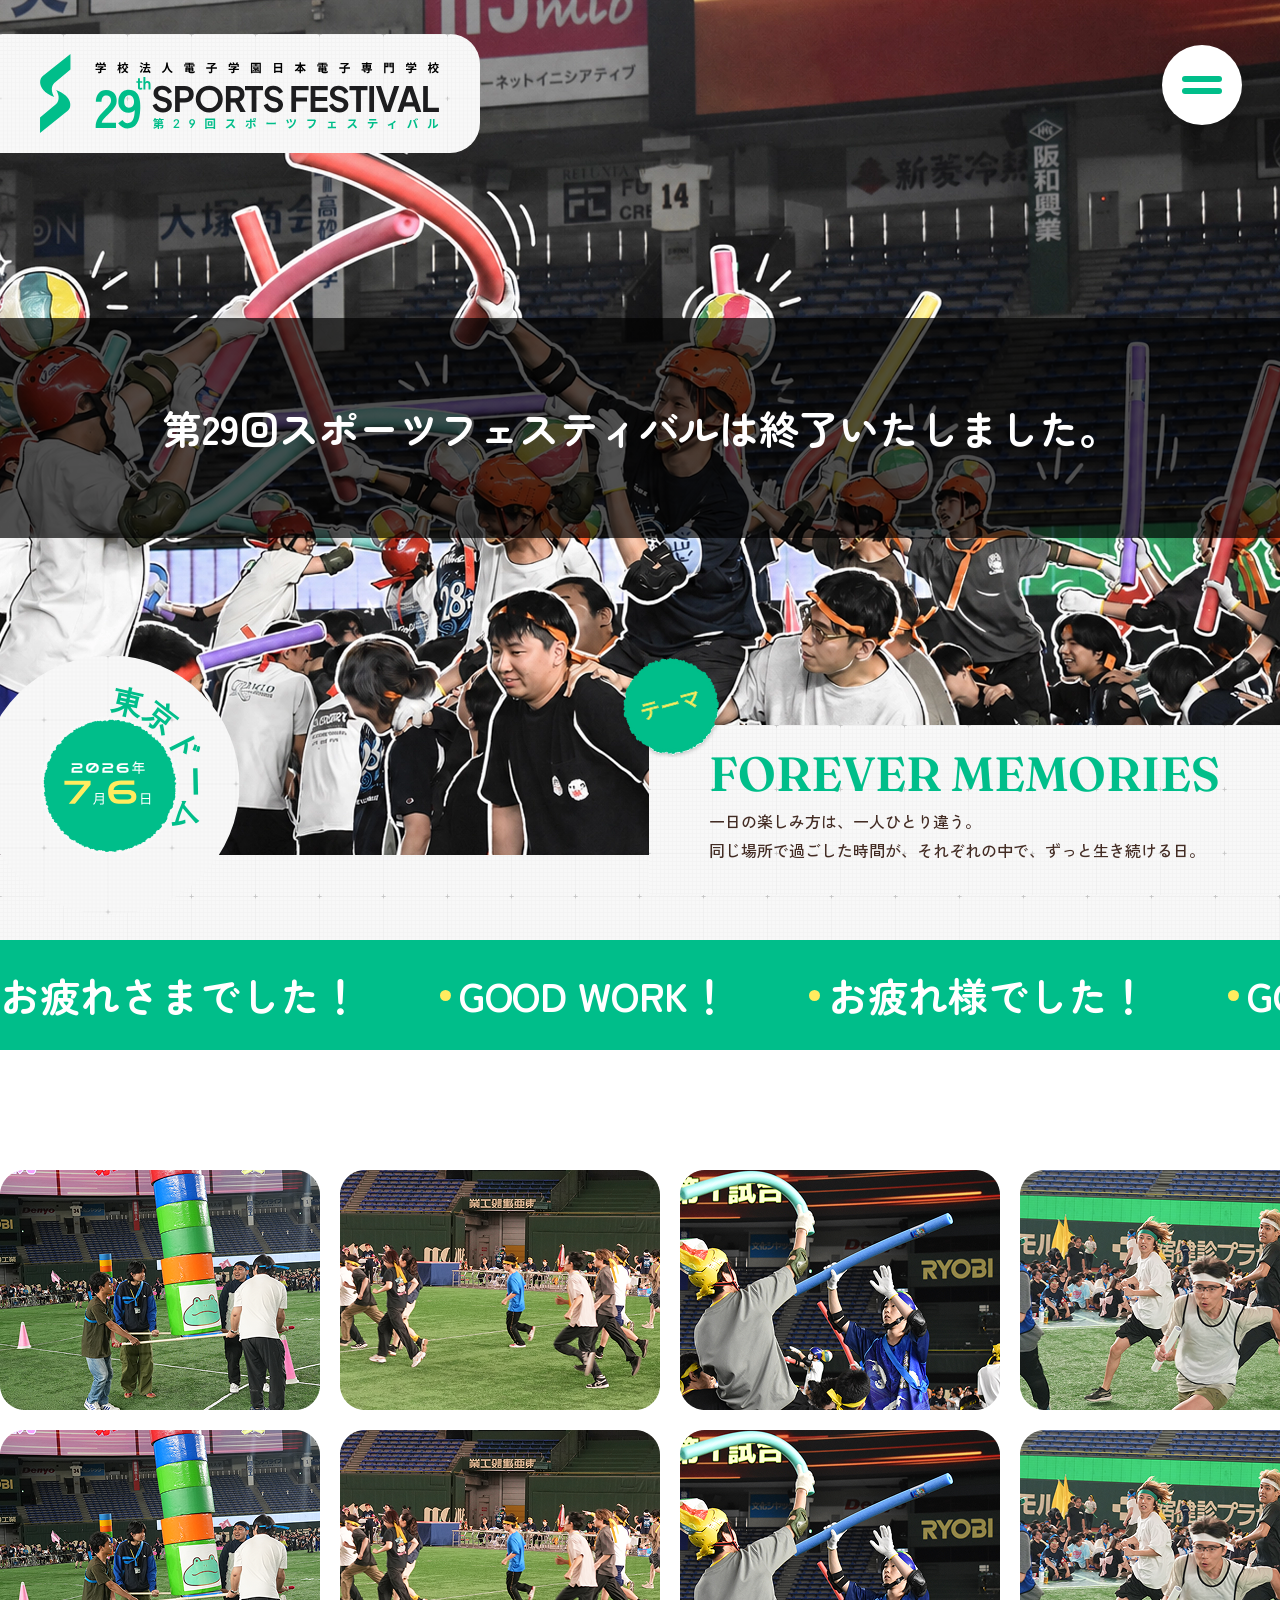
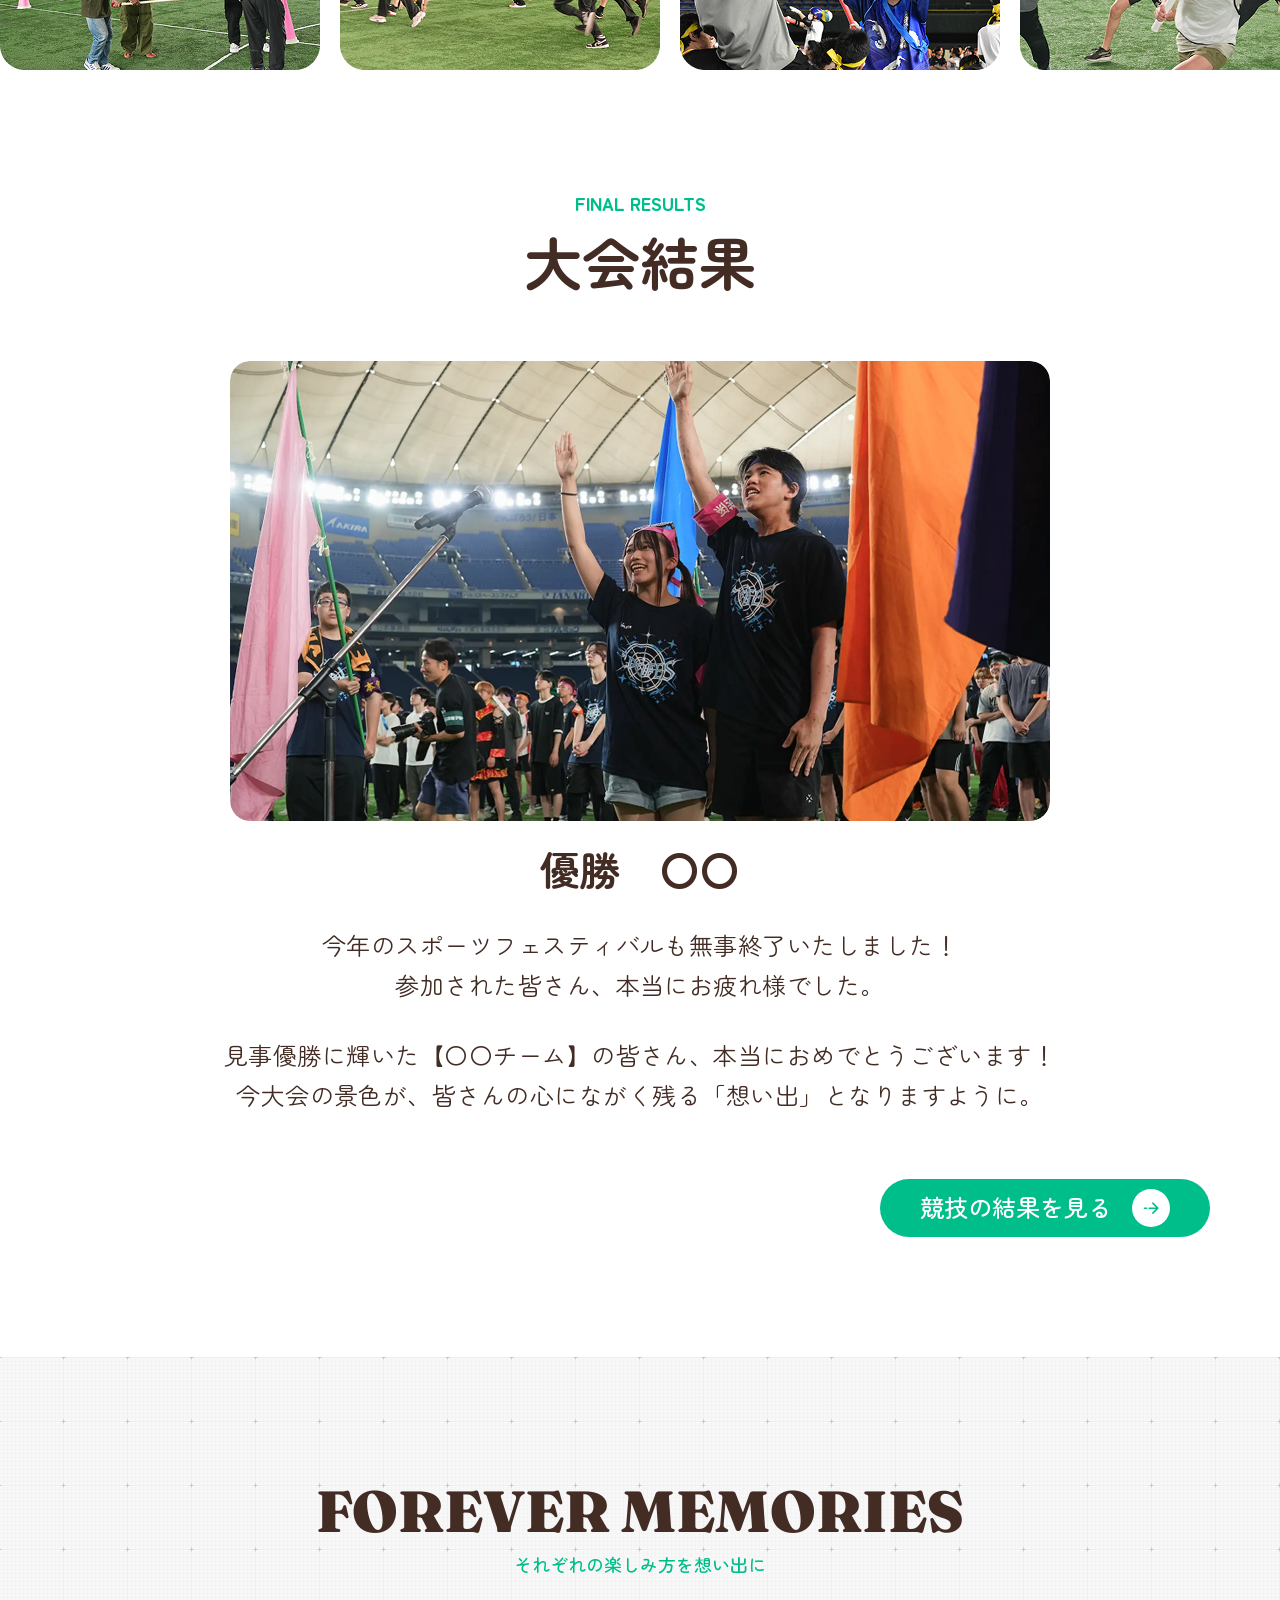
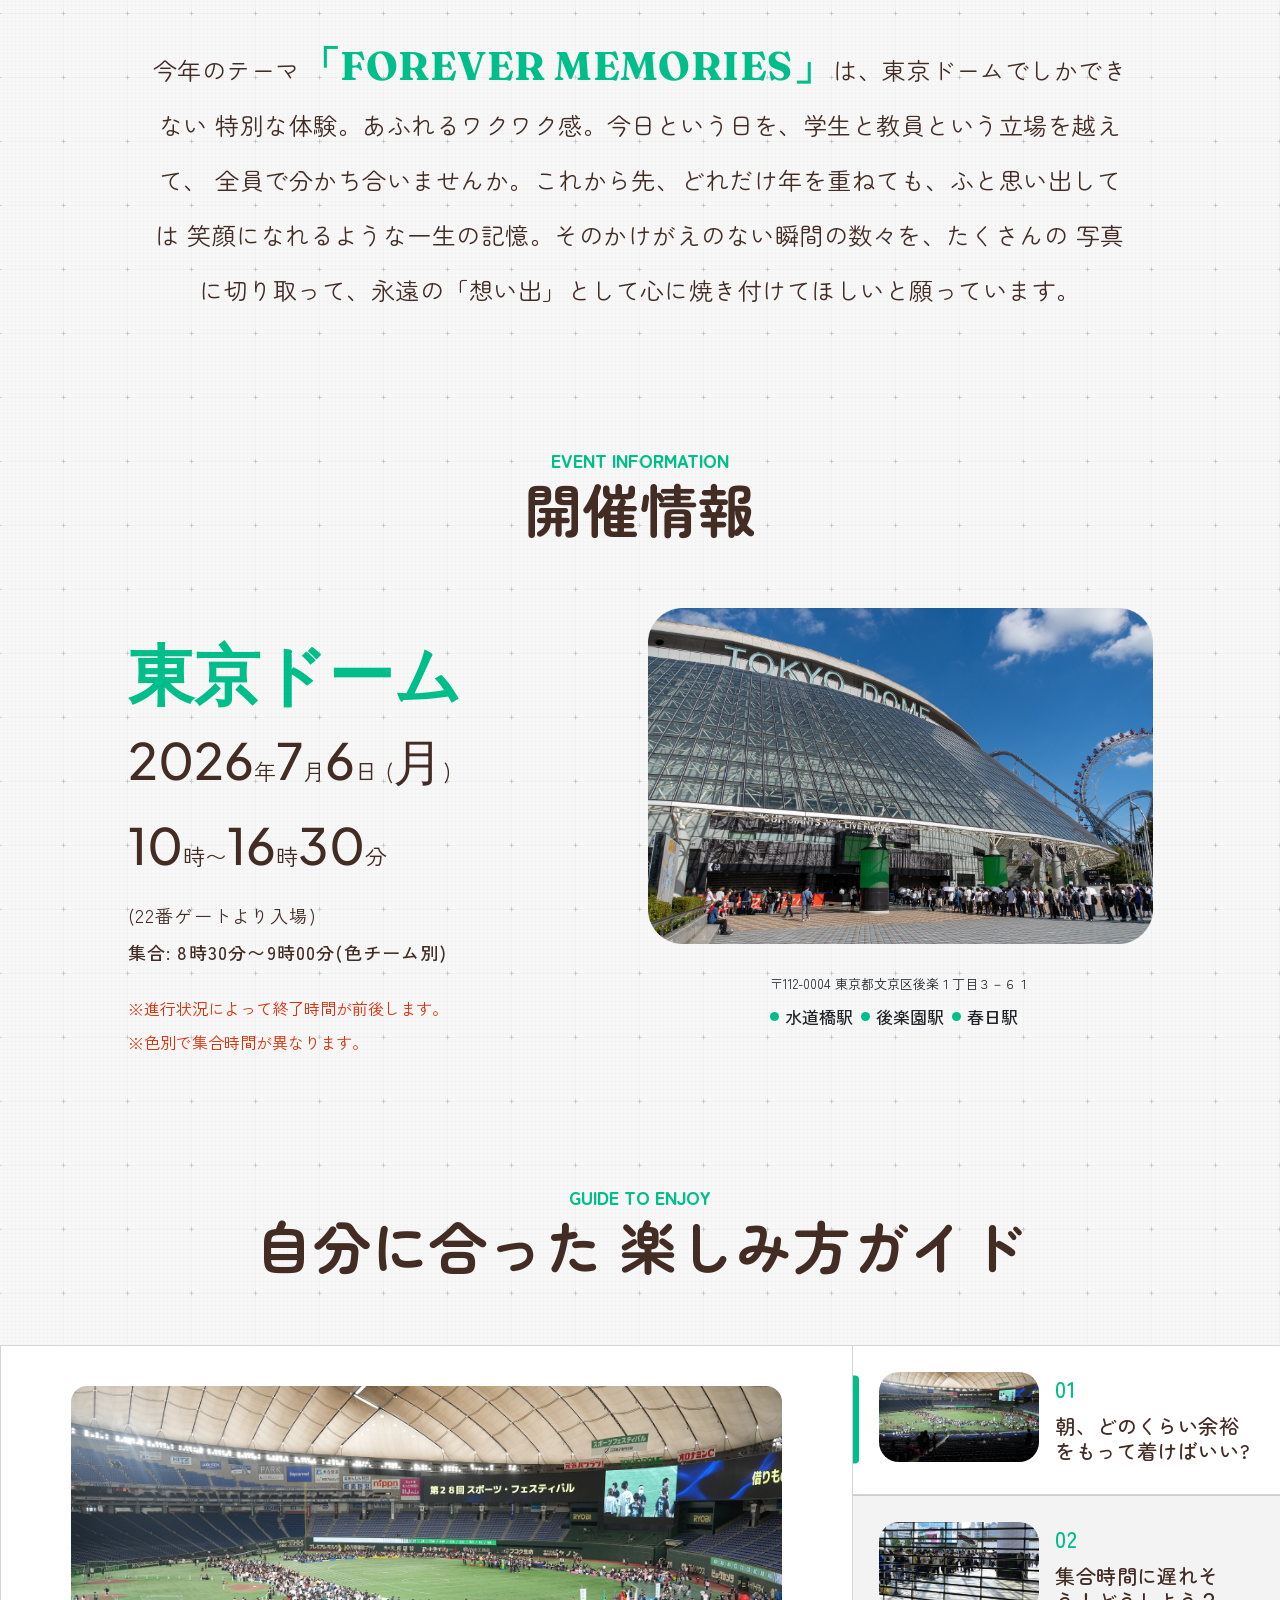
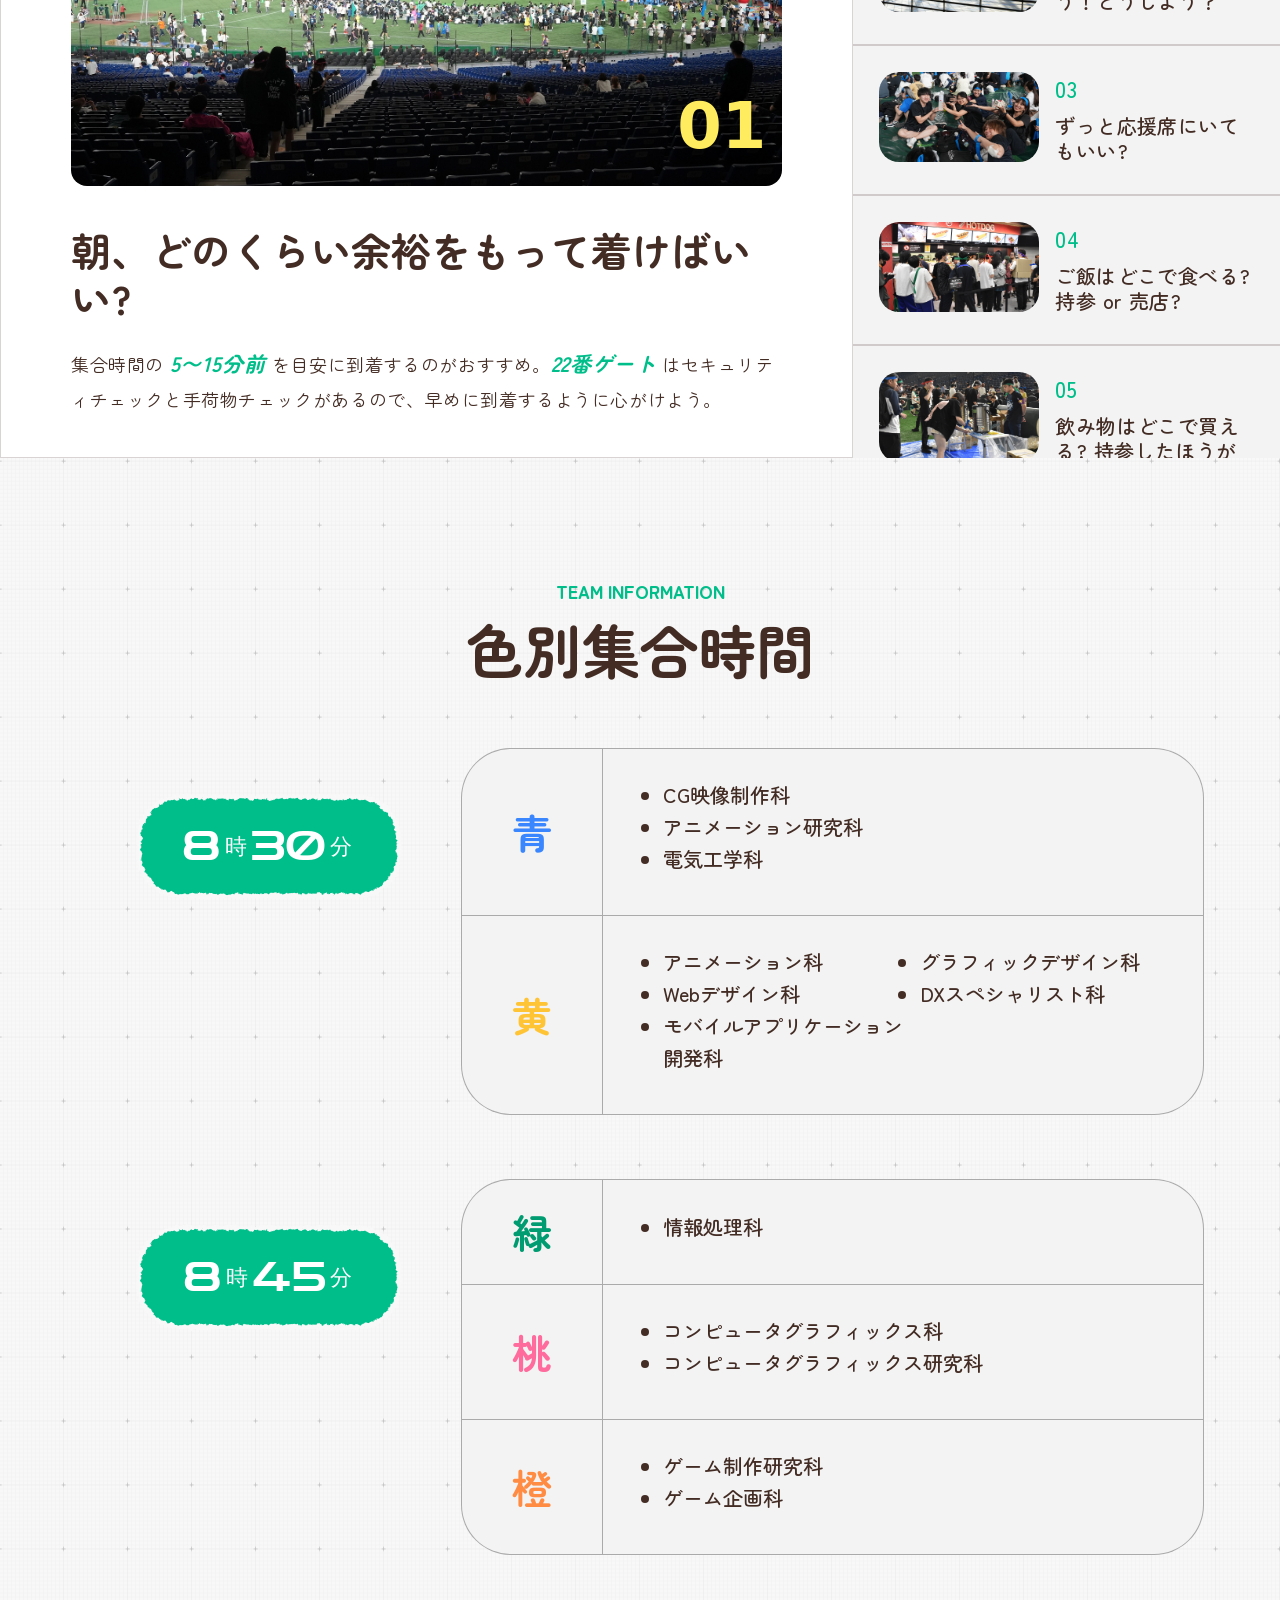
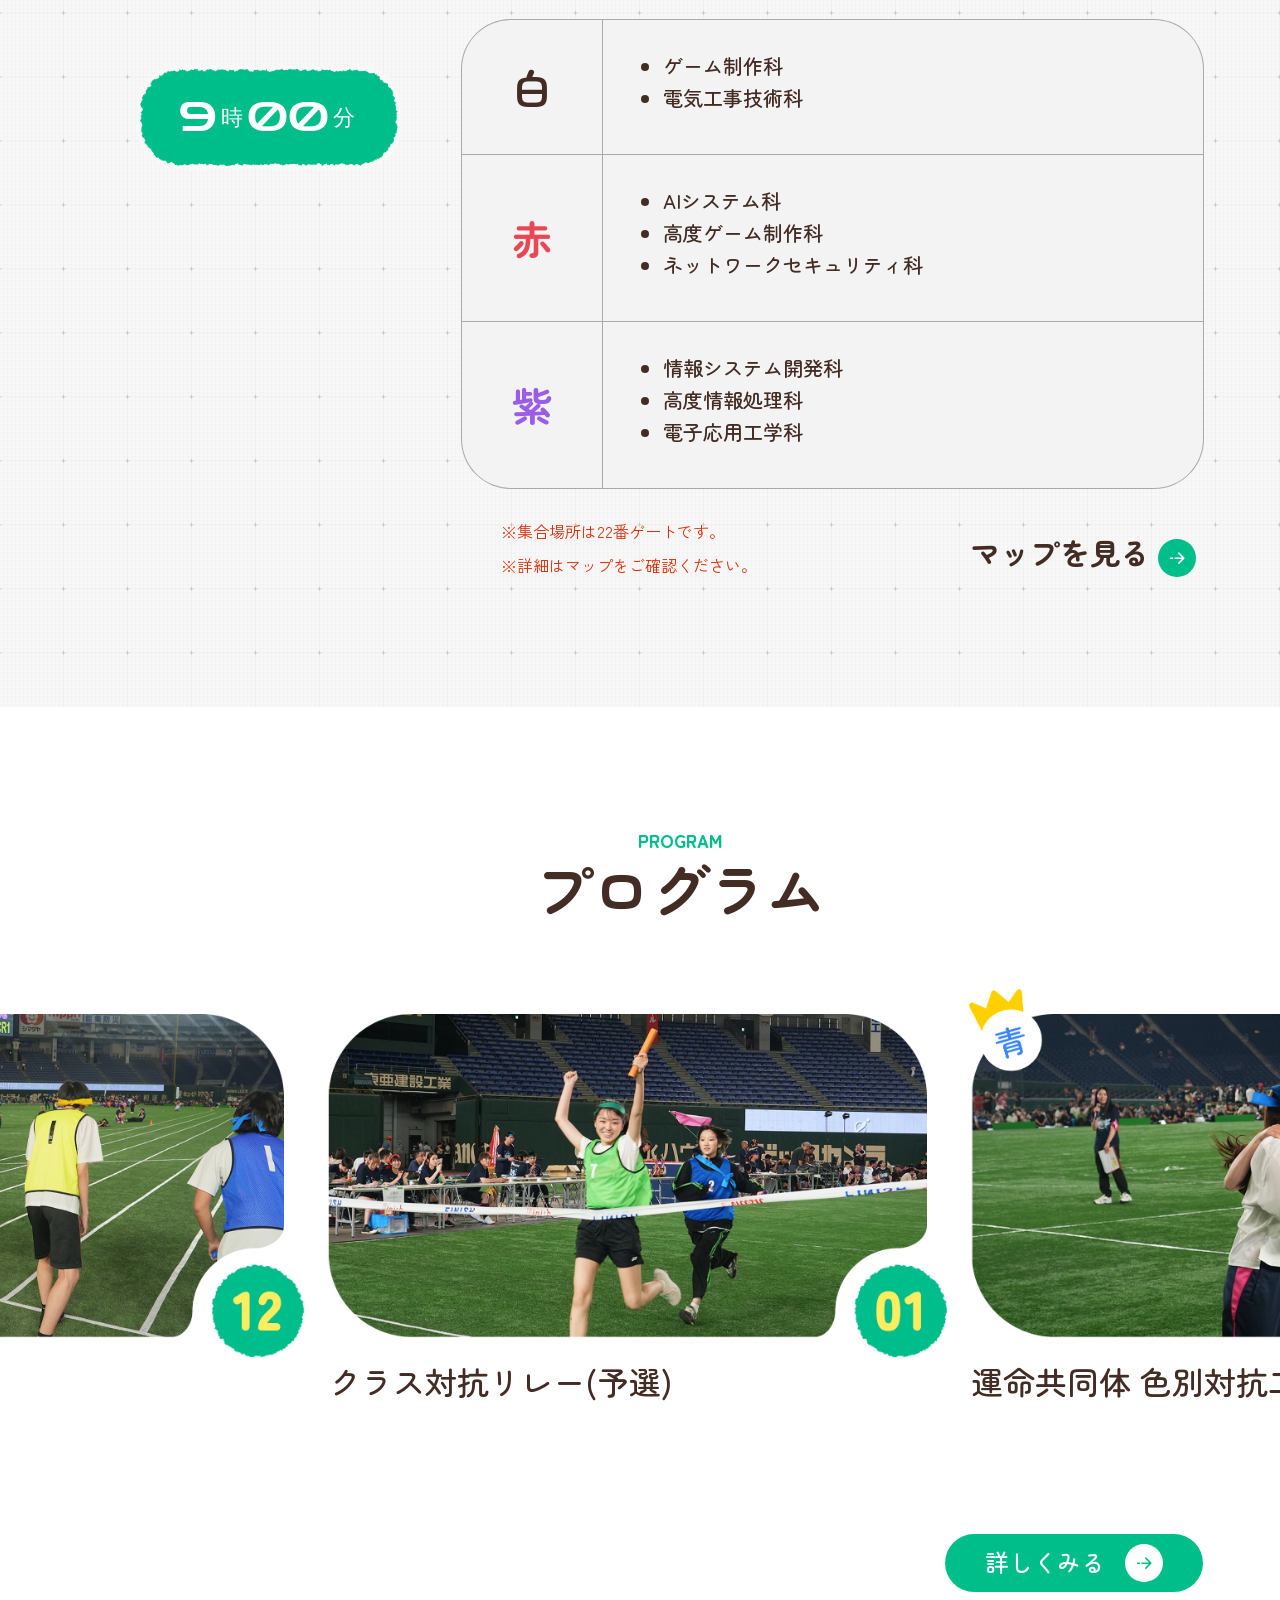
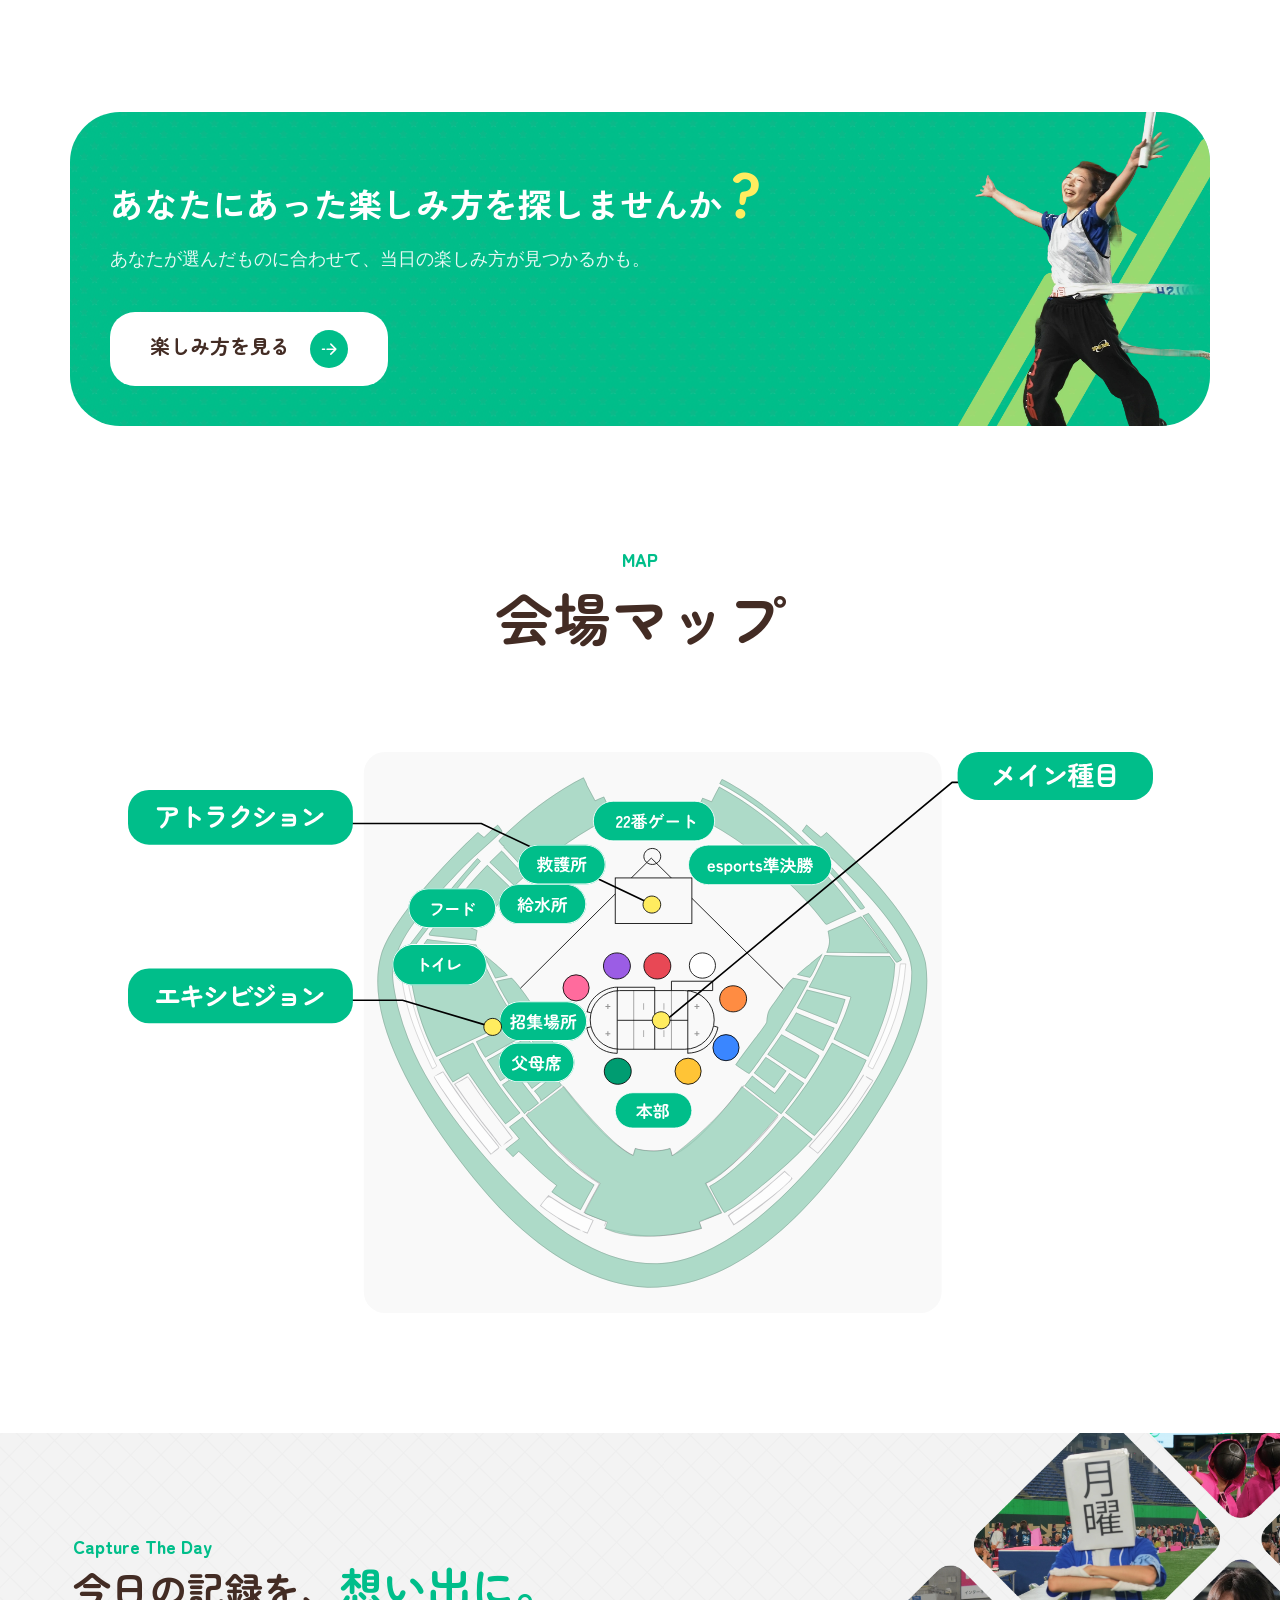
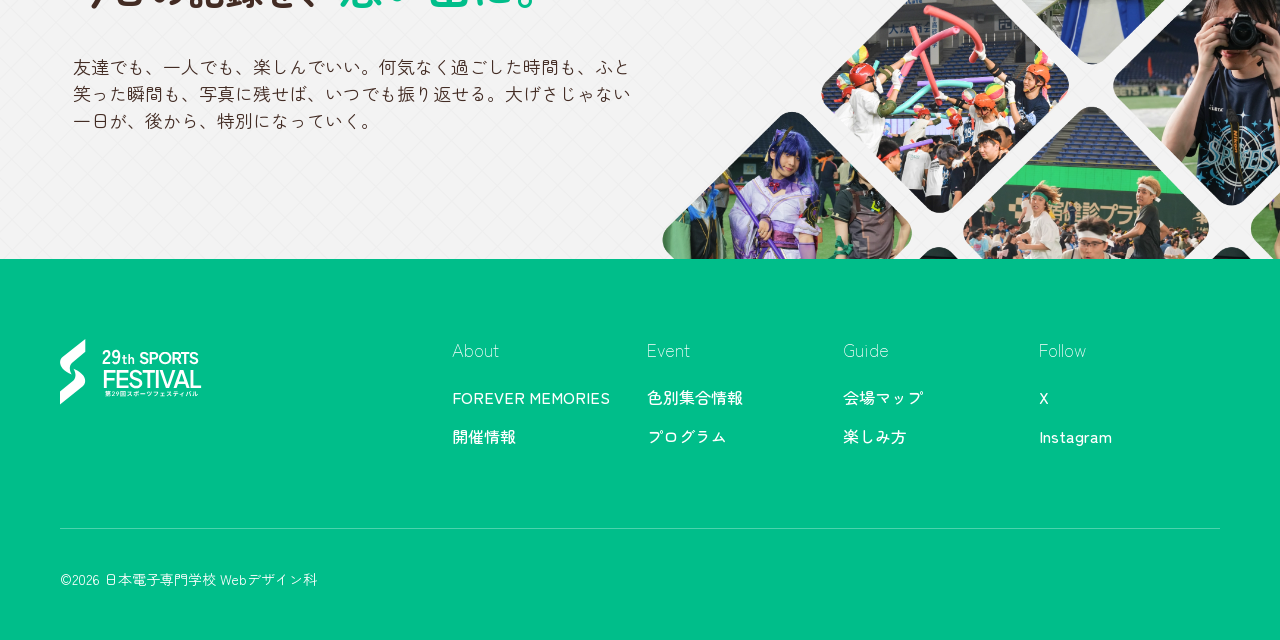
==== commit 5b4f3a74: "add crown images" ====
--- a/index.html
+++ b/index.html
@@ -668,6 +668,9 @@
                                 <div class="program__card-image-wrap">
                                     <img src="assets/images/competitions/unmei.webp" alt="運命共同体:二人三脚障害物競争" class="program__card-image">
                                 </div>
+                                <div class="one_crown">
+                                     <img src="assets/images/icons/blue-crown.png" alt="blue crown">
+                                </div>
                                 <h2 class="program__card-title">運命共同体 色別対抗二人三脚障害物競争</h2>
                             </div>
                         </div>	     	     
@@ -676,6 +679,10 @@
                                 <div class="program__card-image-wrap">
                                     <img src="assets/images/competitions/tamai.webp" alt="一球入魂：色別対抗玉入れ" class="program__card-image">
                                 </div>
+                                <div class="two_crown">
+                                    <img src="assets/images/icons/blue-crown.png" alt="blue crown">
+                                    <img src="assets/images/icons/gold-crown.png" alt="gold crown">
+                                </div>
                                 <h2 class="program__card-title">一球入魂  色別対抗玉入れ</h2>
                             </div>
                         </div>	     	     
@@ -684,6 +691,10 @@
                                 <div class="program__card-image-wrap">
                                     <img src="assets/images/competitions/saba.webp" alt="サバイバルハント色別対抗" class="program__card-image">
                                 </div>
+                                <div class="two_crown">
+                                    <img src="assets/images/icons/blue-crown.png" alt="blue crown">
+                                    <img src="assets/images/icons/gold-crown.png" alt="gold crown">
+                                </div>
                                 <h2 class="program__card-title">サバイバルハント 色別対抗スティック鬼ごっこ</h2>
                             </div>
                         </div>	     	     
@@ -692,6 +703,9 @@
                                 <div class="program__card-image-wrap">
                                     <img src="assets/images/competitions/rire-semi.webp" alt="クラス対抗リレー(準決勝)" class="program__card-image">
                                 </div>
+                                <div class="one_crown">
+                                <img src="assets/images/icons/blue-crown.png" alt="blue crown">
+                                </div>
                                 <h2 class="program__card-title">クラス対抗リレー(準決勝)</h2>
                             </div>
                         </div>	     	     
@@ -700,6 +714,10 @@
                                 <div class="program__card-image-wrap">
                                     <img src="assets/images/competitions/daruma.webp" alt="だるま神輿色別対抗だるま運びリレー" class="program__card-image">
                                 </div>
+                                <div class="two_crown">
+                                    <img src="assets/images/icons/blue-crown.png" alt="blue crown">
+                                    <img src="assets/images/icons/gold-crown.png" alt="gold crown">
+                                </div>
                                 <h2 class="program__card-title">だるま神輿 色別対抗だるま運びリレー</h2>
                             </div>
                         </div>	     	          	     
@@ -716,6 +734,9 @@
                                 <div class="program__card-image-wrap">
                                     <img src="assets/images/competitions/oodama.webp" alt="玉げた色別対抗大玉運び" class="program__card-image">
                                 </div>
+                                <div class="one_crown">
+                                     <img src="assets/images/icons/blue-crown.png" alt="blue crown">
+                                </div>
                                 <h2 class="program__card-title">玉げた 色別対抗大玉運び</h2>
                             </div>
                         </div>	     	     
@@ -724,6 +745,9 @@
                                 <div class="program__card-image-wrap">
                                     <img src="assets/images/competitions/kiba.webp" alt="THE 決戦! ! 色別対抗騎馬戦" class="program__card-image">
                                 </div>
+                                <div class="one_crown">
+                                     <img src="assets/images/icons/blue-crown.png" alt="blue crown">
+                                </div>
                                 <h2 class="program__card-title">THE 決戦！！ 色別対抗騎馬戦</h2>
                             </div>
                         </div>	     	     
@@ -747,6 +771,9 @@
                             <div class="program__card">
                                 <div class="program__card-image-wrap">
                                     <img src="assets/images/competitions/irorire.webp" alt="色別対抗リレー" class="program__card-image">
+                                </div>
+                                <div class="one_crown">
+                                     <img src="assets/images/icons/blue-crown.png" alt="blue crown">
                                 </div>
                                 <h2 class="program__card-title">色別対抗リレー</h2>
 
--- a/assets/css/index.css
+++ b/assets/css/index.css
@@ -1505,6 +1505,30 @@
 .footer__bottom .footer__bottom-inner a:hover {
     opacity: 0.8;
 }
+
+/* after sport festival */
+.program__card{
+    position: relative;
+}
+.one_crown img{
+    width: 105px;
+    position: absolute;
+    top: -43px;
+    left: -21px;
+}
+.two_crown{
+    display: flex;
+}
+.two_crown img{
+    width: 105px;
+    position: absolute;
+    top: -43px;
+    left: -21px;
+}
+.two_crown img:last-child{
+    left: 55px;
+}
+
 /* MOBILE */
 
 @media screen and (max-width: 998px) {
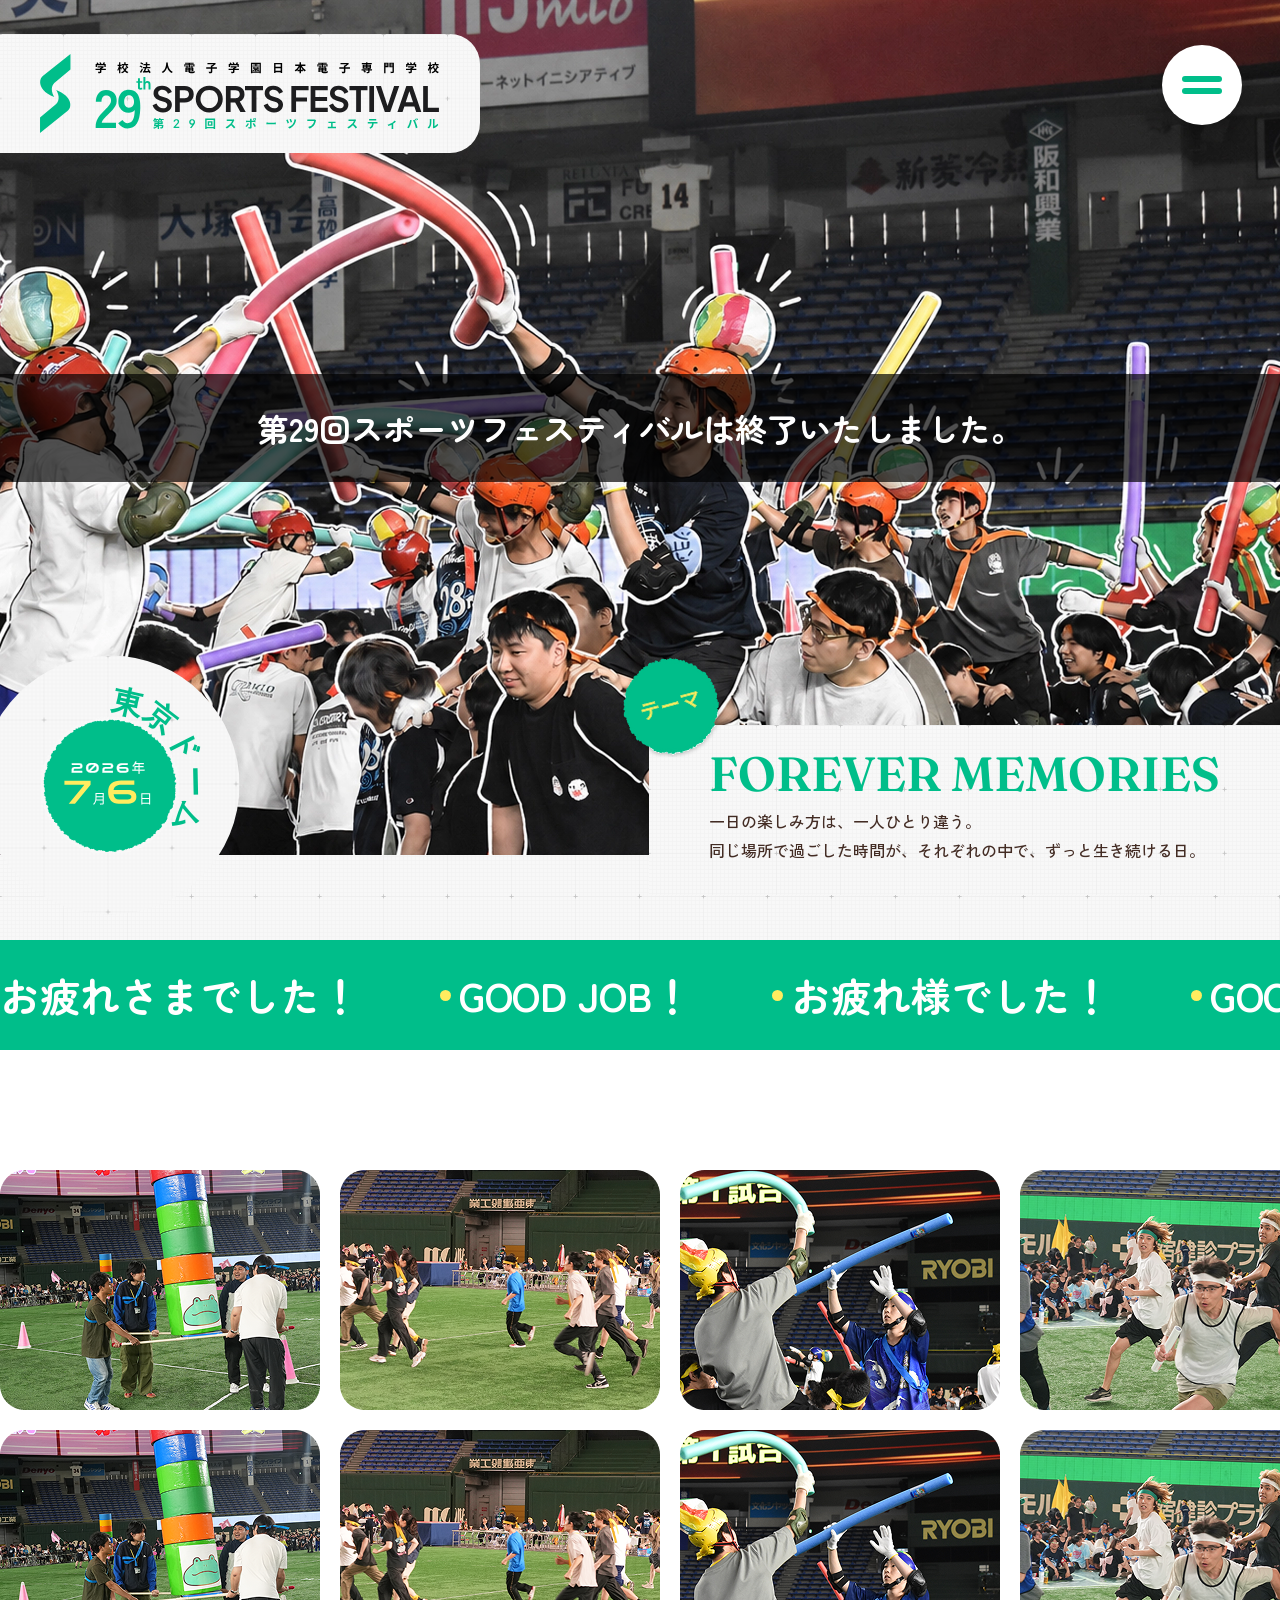
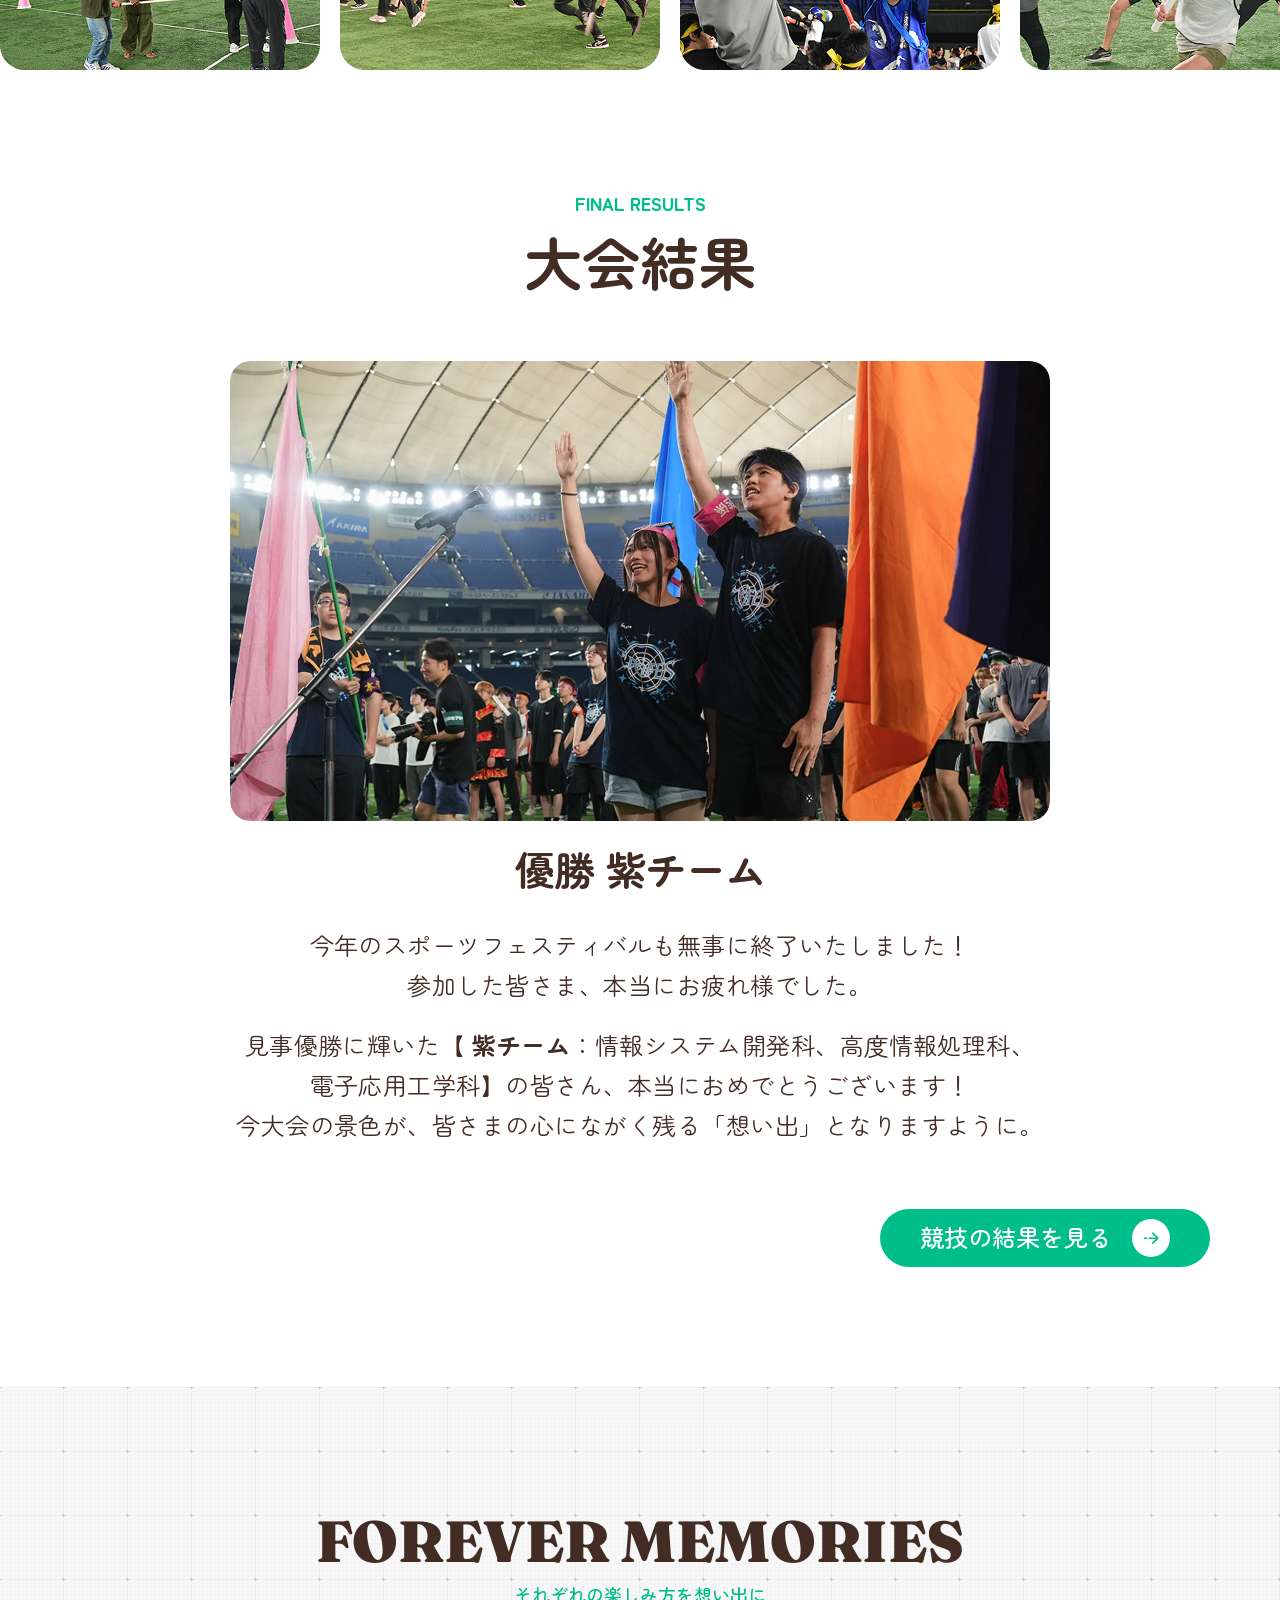
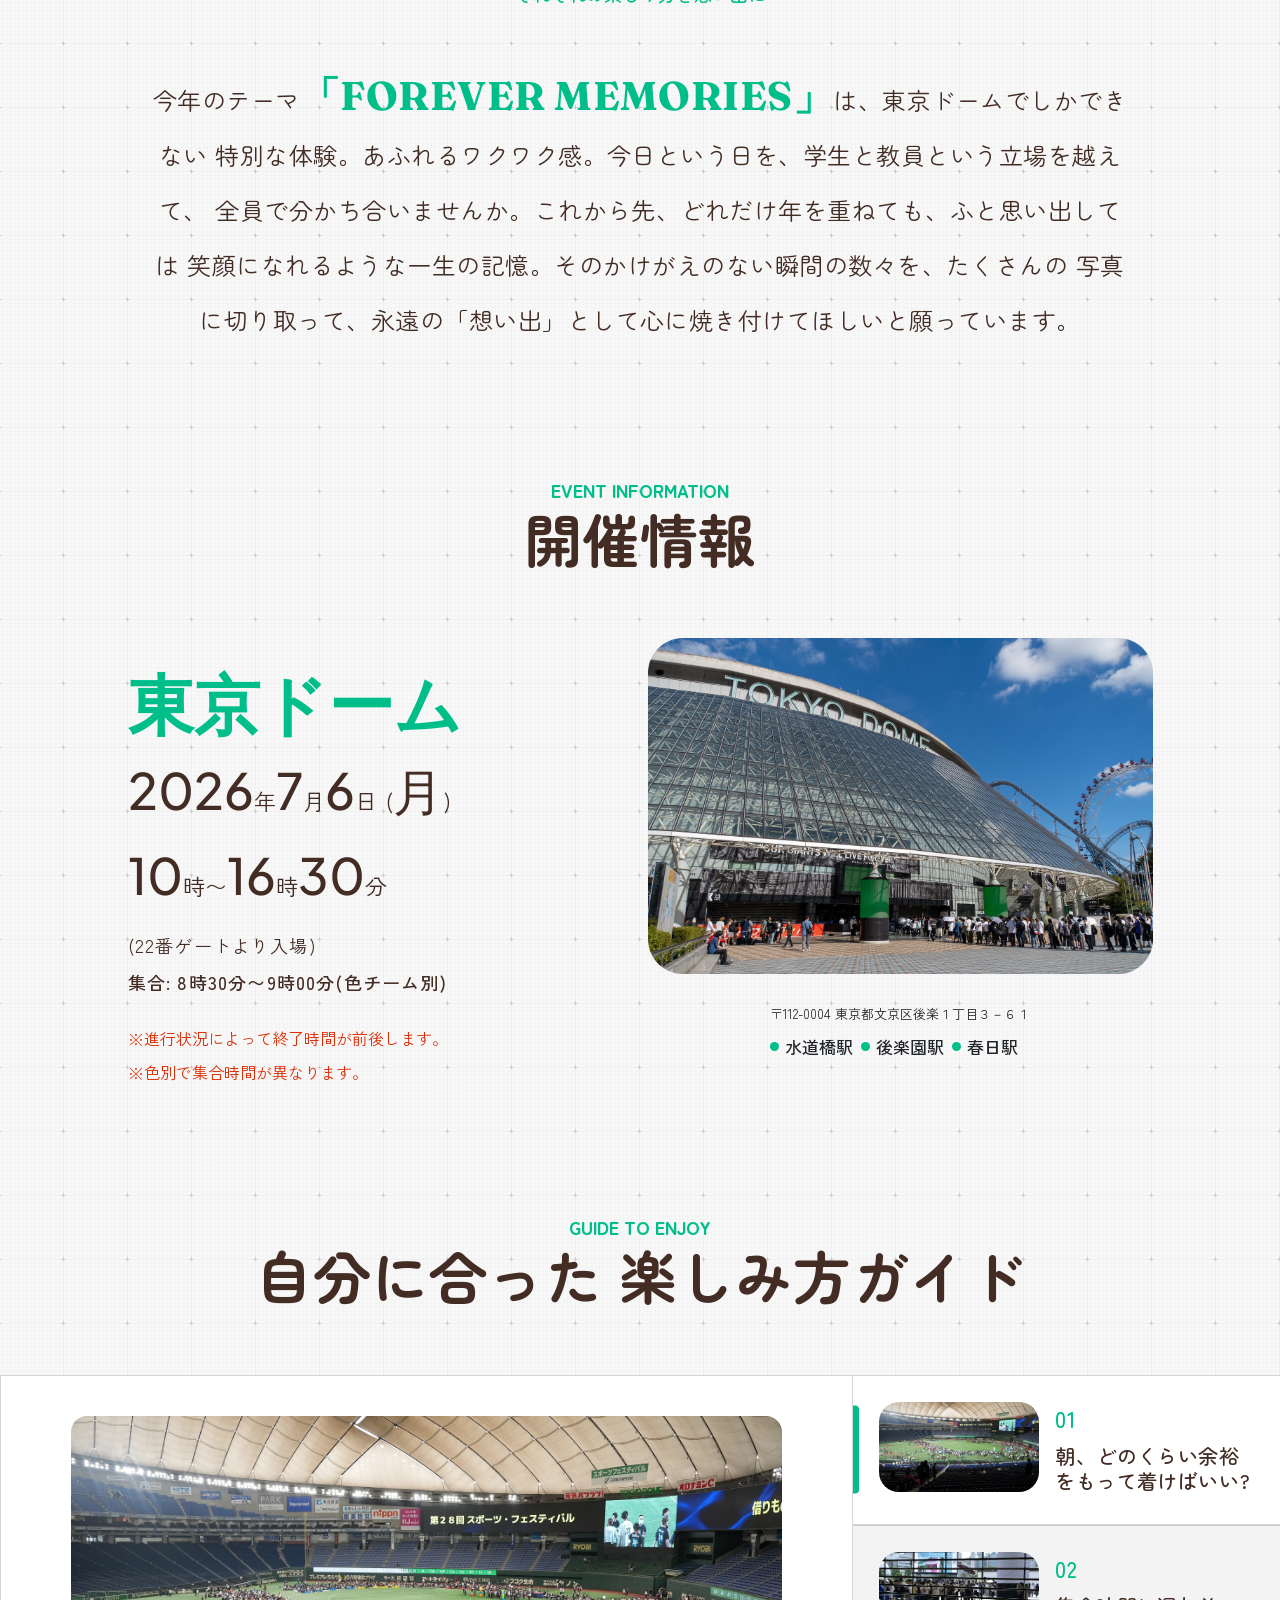
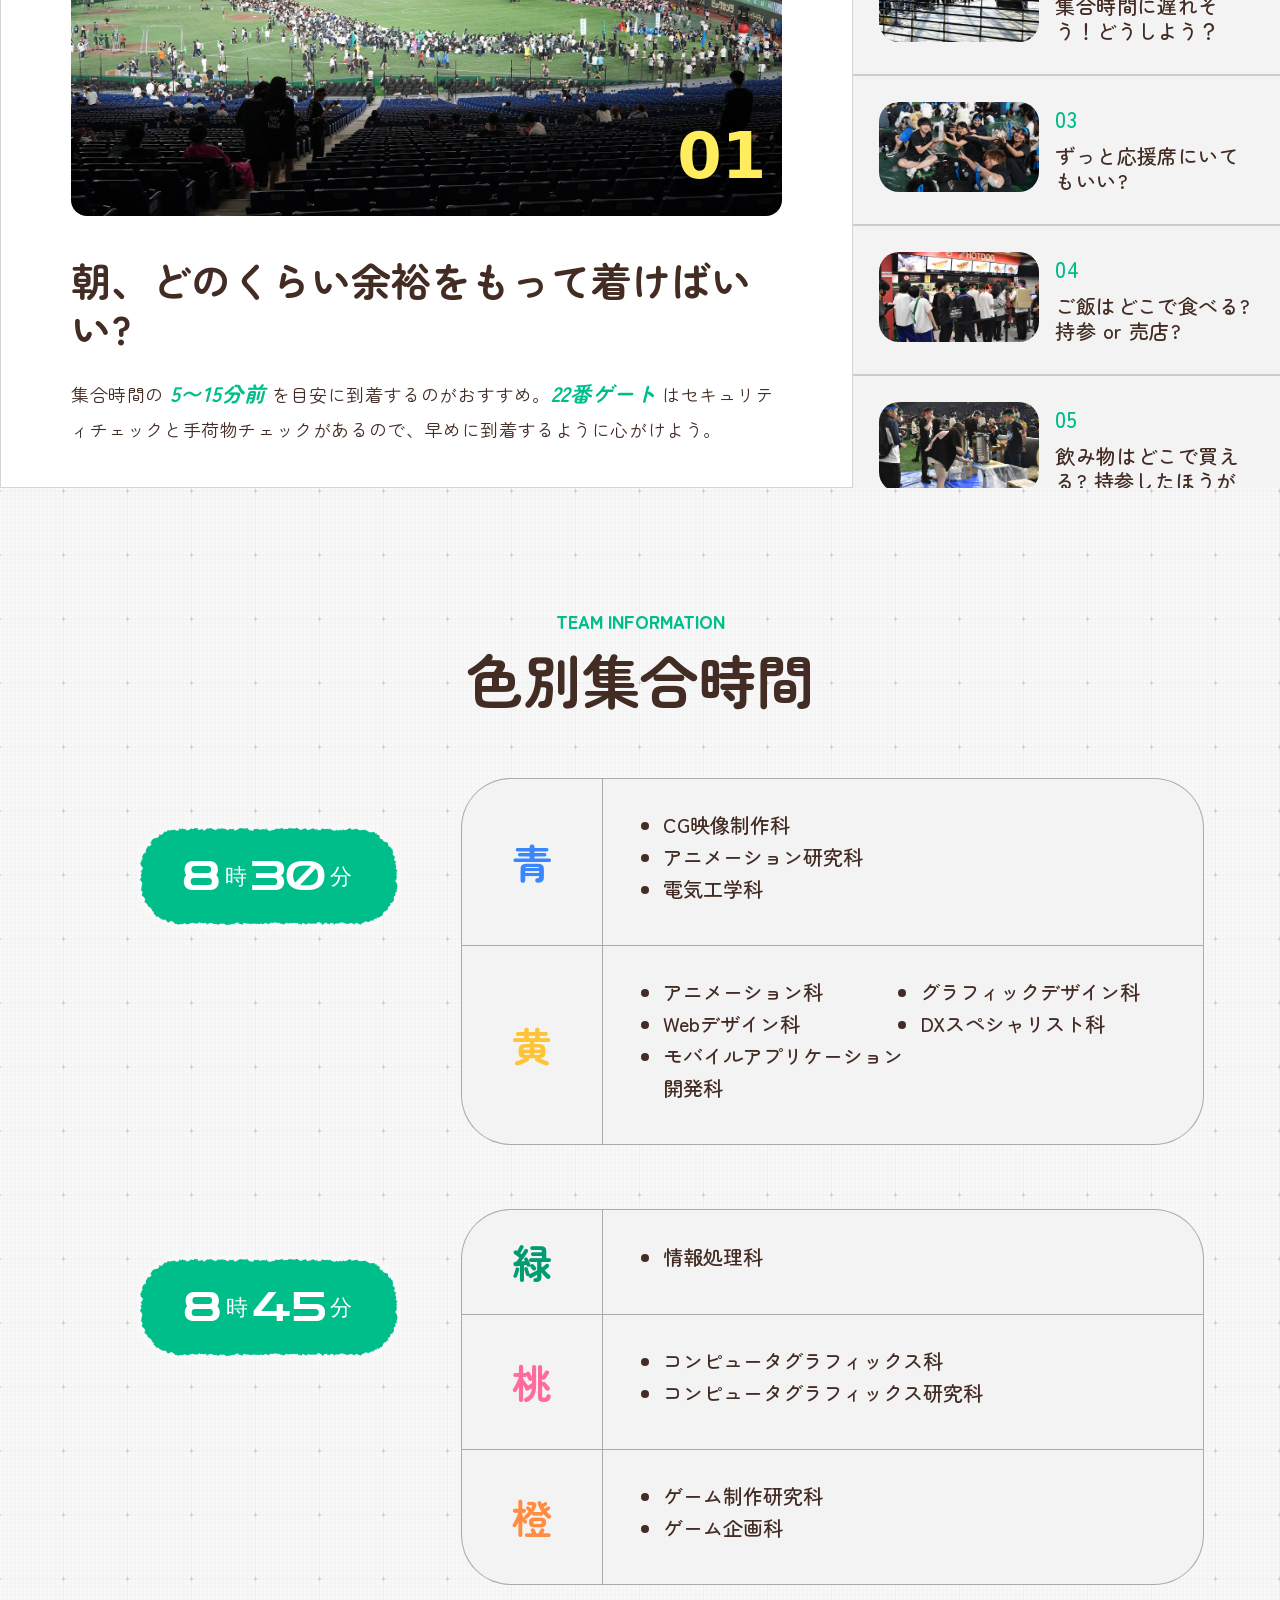
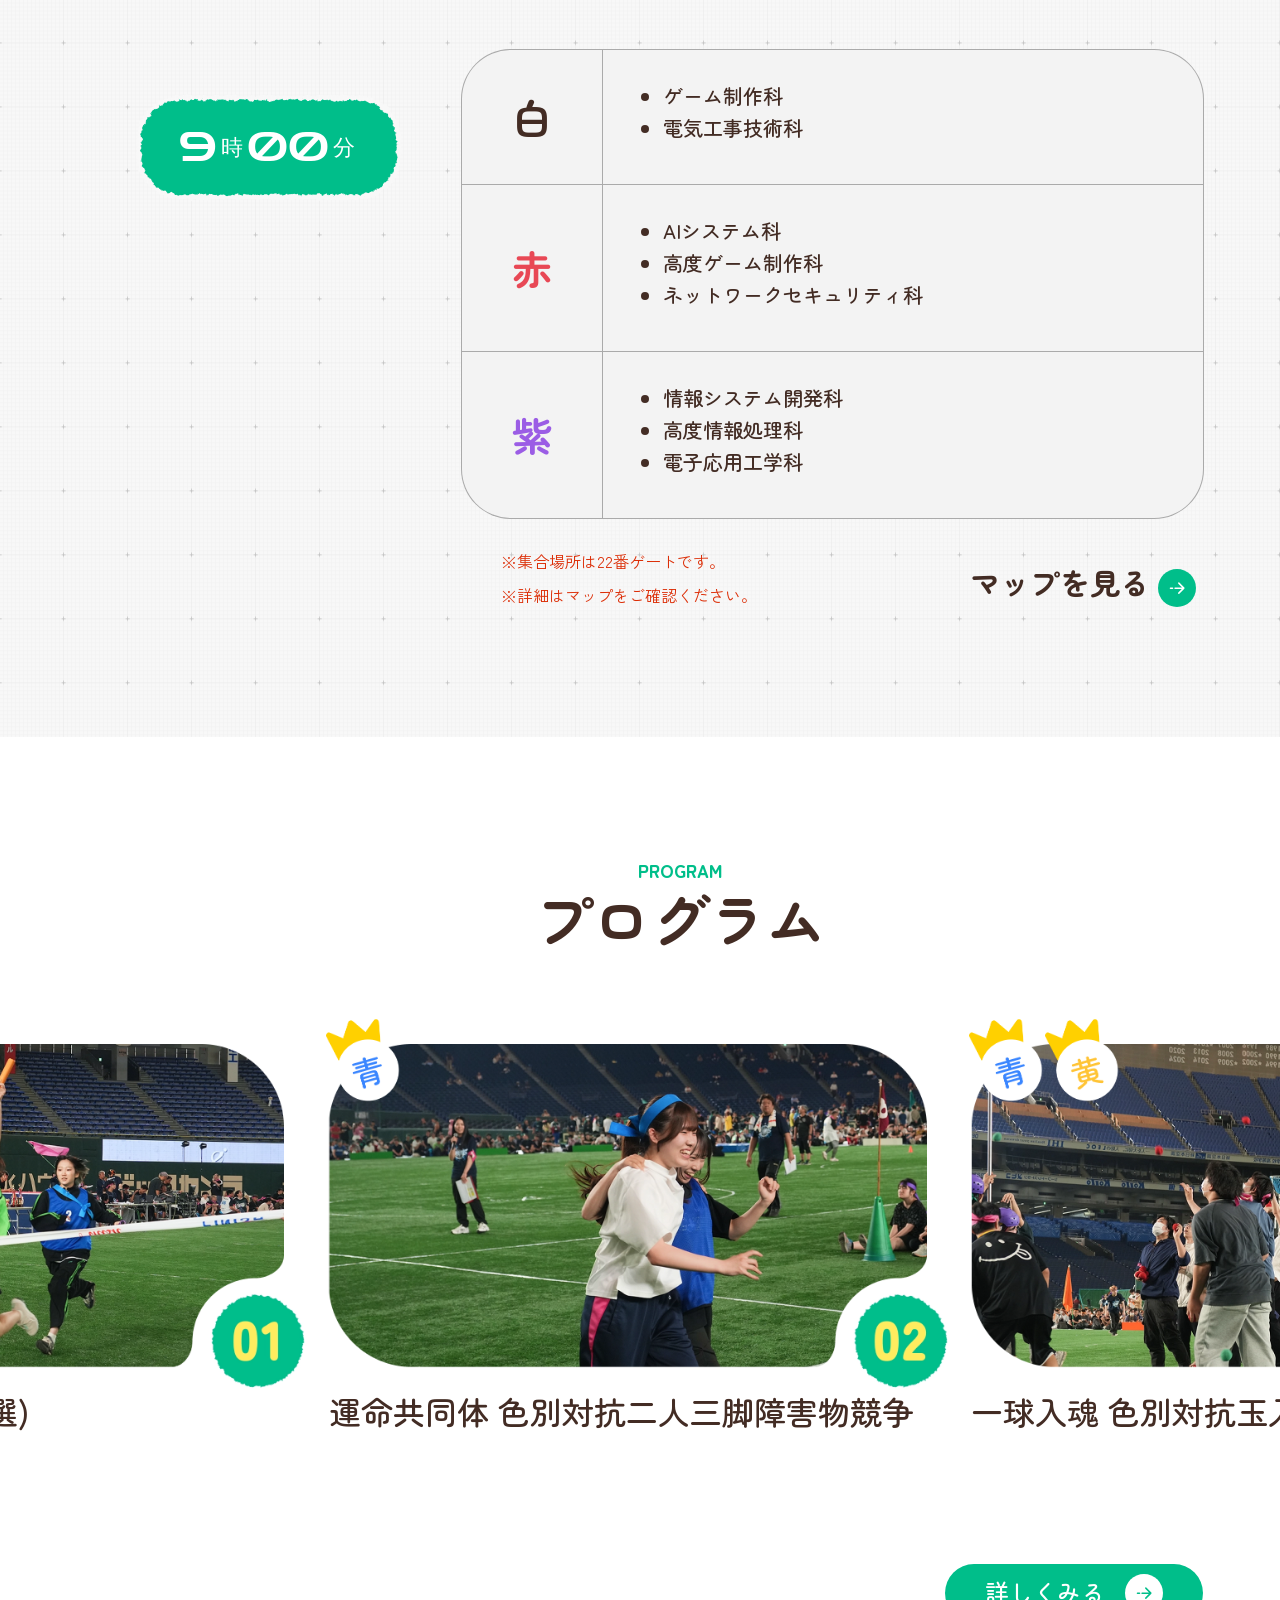
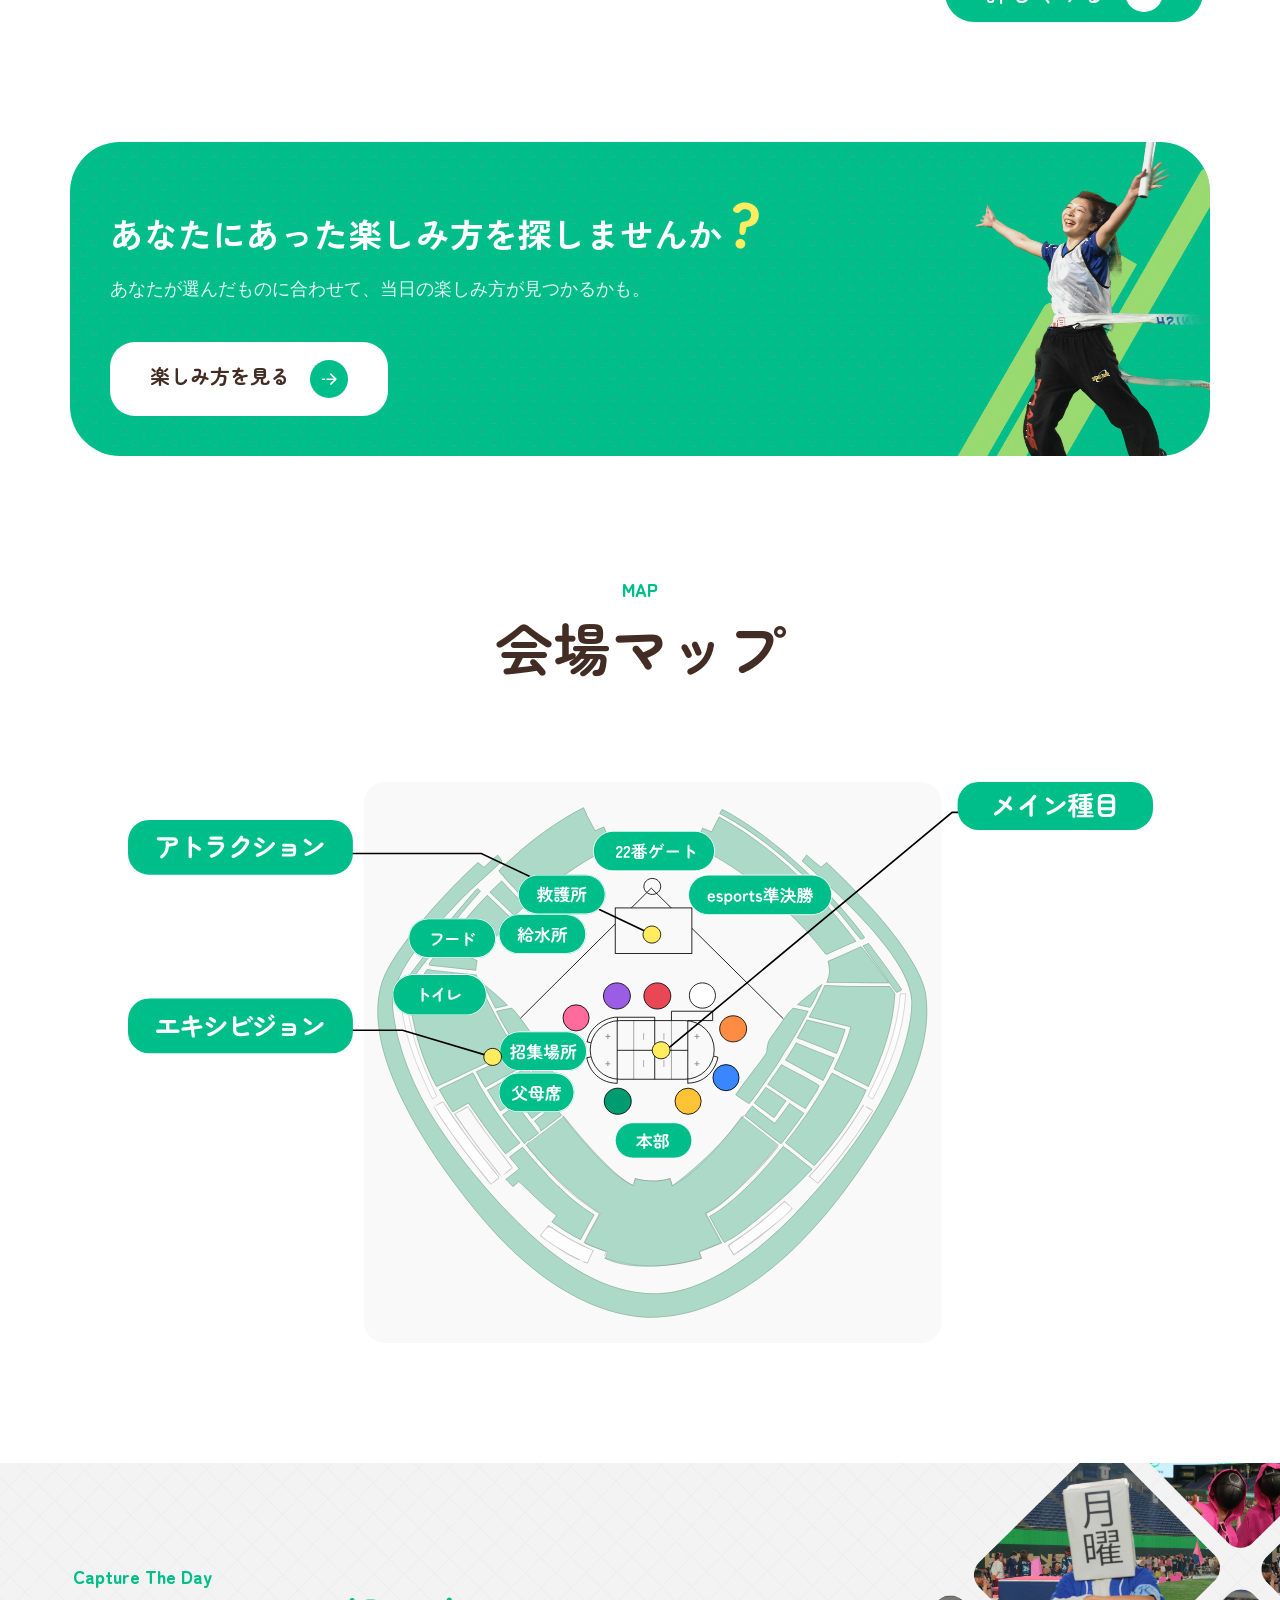
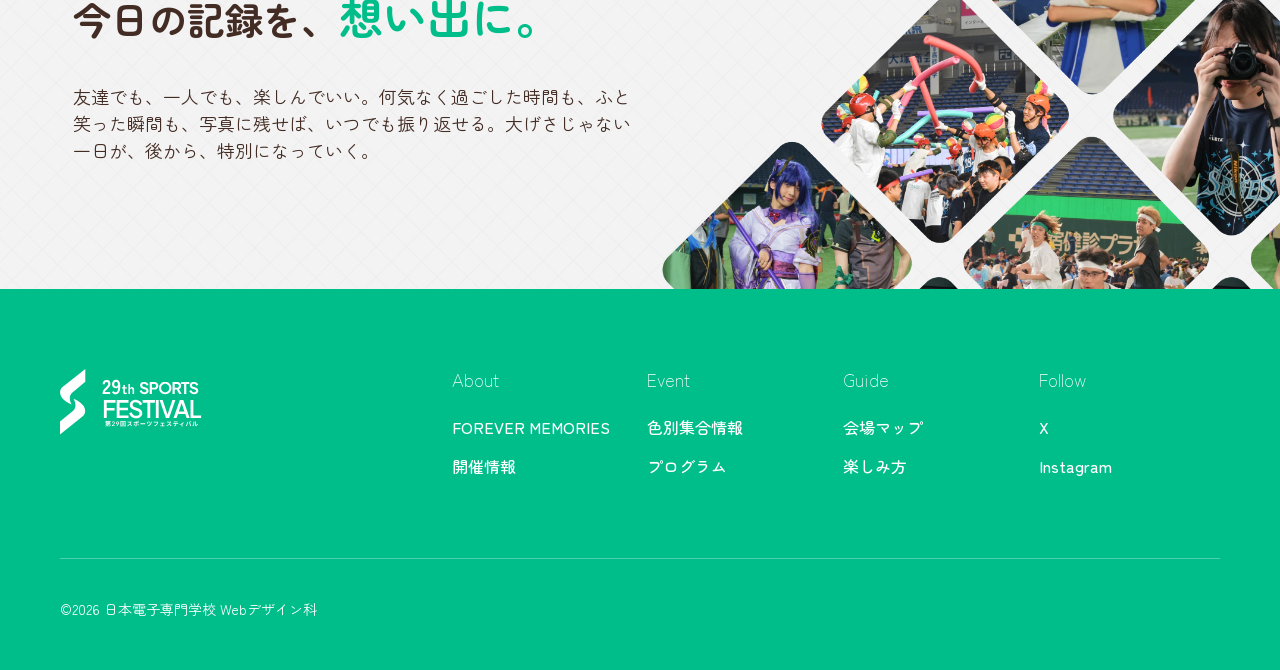
==== commit 567d9acb: "index detail changed" ====
--- a/index.html
+++ b/index.html
@@ -119,11 +119,11 @@
             <div class="marquee__track">
                 <span class="marquee__item">お疲れさまでした！</span>
                 <span class="marquee__dot"></span>
-                <span class="marquee__item">GOOD WORK！</span>
+                <span class="marquee__item">GOOD JOB！</span>
                 <span class="marquee__dot"></span>
                 <span class="marquee__item">お疲れ様でした！</span>
                 <span class="marquee__dot"></span>
-                <span class="marquee__item">GOOD WORK！</span>
+                <span class="marquee__item">GOOD JOB！</span>
                 <span class="marquee__dot"></span>
             </div>
         </div>
@@ -185,16 +185,20 @@
                 <div class="results-content">
                     <img class="results__image" src="assets/images/venues/winner.webp" alt=優勝旗授与の様子（仮）>
                     <h3 class="results__text-title">
-                        優勝　〇〇
+                        優勝 紫チーム
                     </h3>
                     <div class="results__body">
                         <p class="results__body--p">
-                            今年のスポーツフェスティバルも<br class="mb">無事終了いたしました！<br>
-                            参加された皆さん、本当にお疲れ様でした。
+                            <!-- 今年のスポーツフェスティバルも<br class="mb">無事終了いたしました！<br>
+                            参加された皆さん、本当にお疲れ様でした。 -->
+                            今年のスポーツフェスティバルも無事に終了いたしました！<br>参加した皆さま、本当にお疲れ様でした。
                         </p>
                         <p class="results__body--p-bottom">
-                            見事優勝に輝いた【〇〇チーム】の皆さん、本当におめでとうございます！<br>
-                            今大会の景色が、皆さんの心にながく残る「想い出」となりますように。
+                            <!-- 見事優勝に輝いた【〇〇チーム】の皆さん、本当におめでとうございます！<br>
+                            今大会の景色が、皆さんの心にながく残る「想い出」となりますように。 -->
+                            見事優勝に輝いた【 <span class="winner_team">紫チーム</span>：情報システム開発科、高度情報処理科、 <br>
+                            電子応用工学科】の皆さん、本当におめでとうございます！  <br>
+                            今大会の景色が、皆さまの心にながく残る「想い出」となりますように。
                         </p>
                     </div>
                 </div>
--- a/assets/css/index.css
+++ b/assets/css/index.css
@@ -380,7 +380,7 @@
 
 .event-ended {
     width: 100%;
-    height: 20vh;
+    height: 24vh;
     position: absolute;
     top: 0;
     bottom: 0;
@@ -391,10 +391,10 @@
 }
 .event-ended__text {
     width: 100%;
-    padding: 80px;
+    padding: 30px;
     margin: 0;
     font-family: var(--font-maru);
-    font-size: var(--font-size40);
+    font-size: var(--font-size32);
     font-weight: bold;
     color: #fff;
     background-color: #000000ae;
@@ -515,21 +515,24 @@
     text-align: center;
 }
 #results .results__body--p-bottom{
-    margin-top: 30px;
+    margin-top: 20px;
+}
+#results .winner_team {
+    font-weight : 600;
 }
 #results .results__header .results__label {
     font-family: var(--font-maru);
     color: var(--color-primary);
     font-size: var(--font-size18);
     font-weight: 900;
-    text-align: center;
+    
 }
 #results .results__header .results__title {
     font-family: var(--font-maru);
     color: var(--font-color);
     font-size: var(--font-size58);
     font-weight: 700;
-    text-align: center;
+   
 }
 #results .results-content {
     margin: 64px auto;
@@ -1509,6 +1512,7 @@
 /* after sport festival */
 .program__card{
     position: relative;
+    display: inline-block;
 }
 .one_crown img{
     width: 105px;
@@ -1647,7 +1651,7 @@
         letter-spacing: 1px;
     }
     .event-ended__text {
-        padding: 40px;
+        padding: 20px;
         font-size: clamp(20px, 3.236vw + 7.7px, 40px);
     }
     /* MARQUEE MOBILE */
@@ -1681,8 +1685,11 @@
     }
     
     /* RESULTS MOBILE */
+    #results br{
+        display: contents;
+    }
     #results {
-        padding: 60px 0 60px 0;
+        padding: 60px 0 30px 0;
     }
     #result .results__header .results__label {
         font-size: var(--font-size14);
@@ -1708,8 +1715,8 @@
         padding:0px;
         color:var(--font-color);
         margin-top: 8px;
-        line-height: 15px;
-        font-size: var(--font-size20);
+        line-height: 22px;
+        font-size: var(--font-size14);
         letter-spacing: 0.48px;
         font-family: var(--font-maru);
         font-weight: 400;
@@ -1717,8 +1724,7 @@
     }
     #results .results__body{
         margin-top: 20px;
-        font-size: 12px;
-        line-height: 20px;
+        line-height: 23px;
         text-align: center;
         padding: 0 50px;
     }
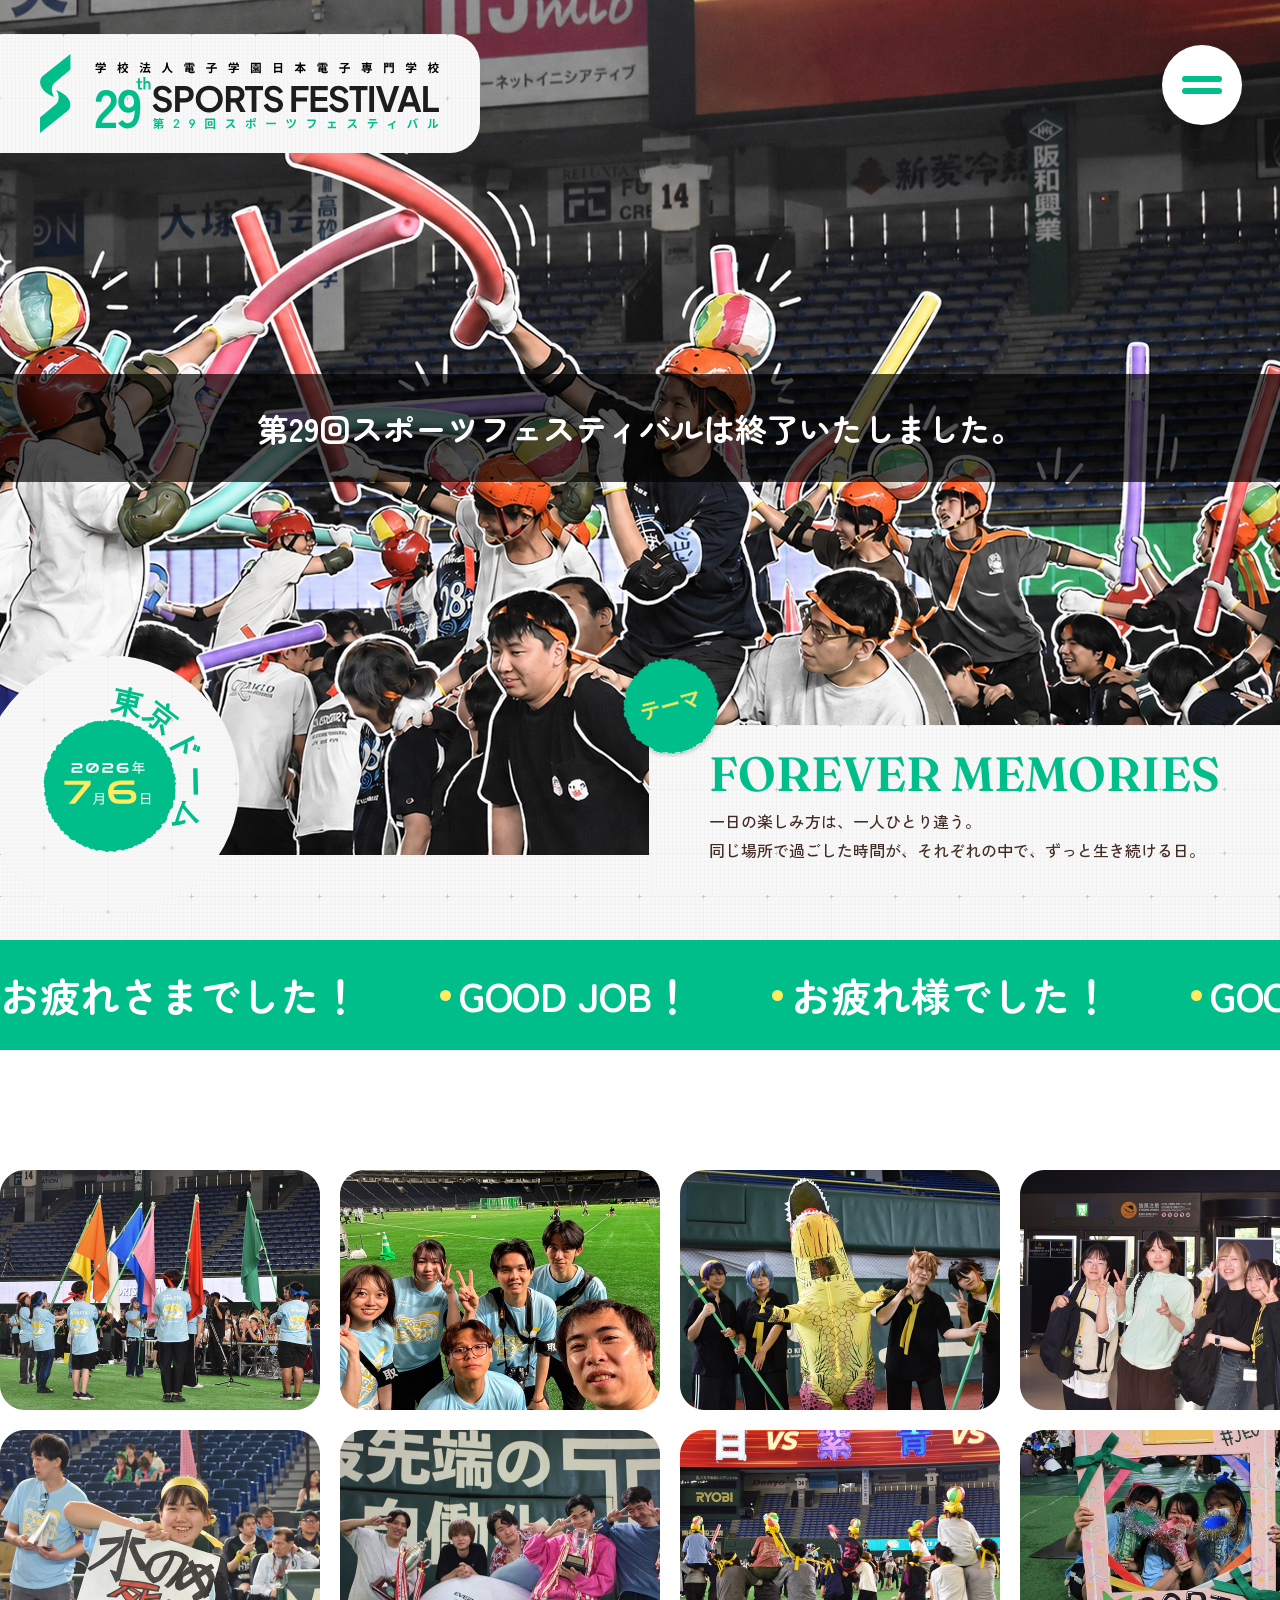
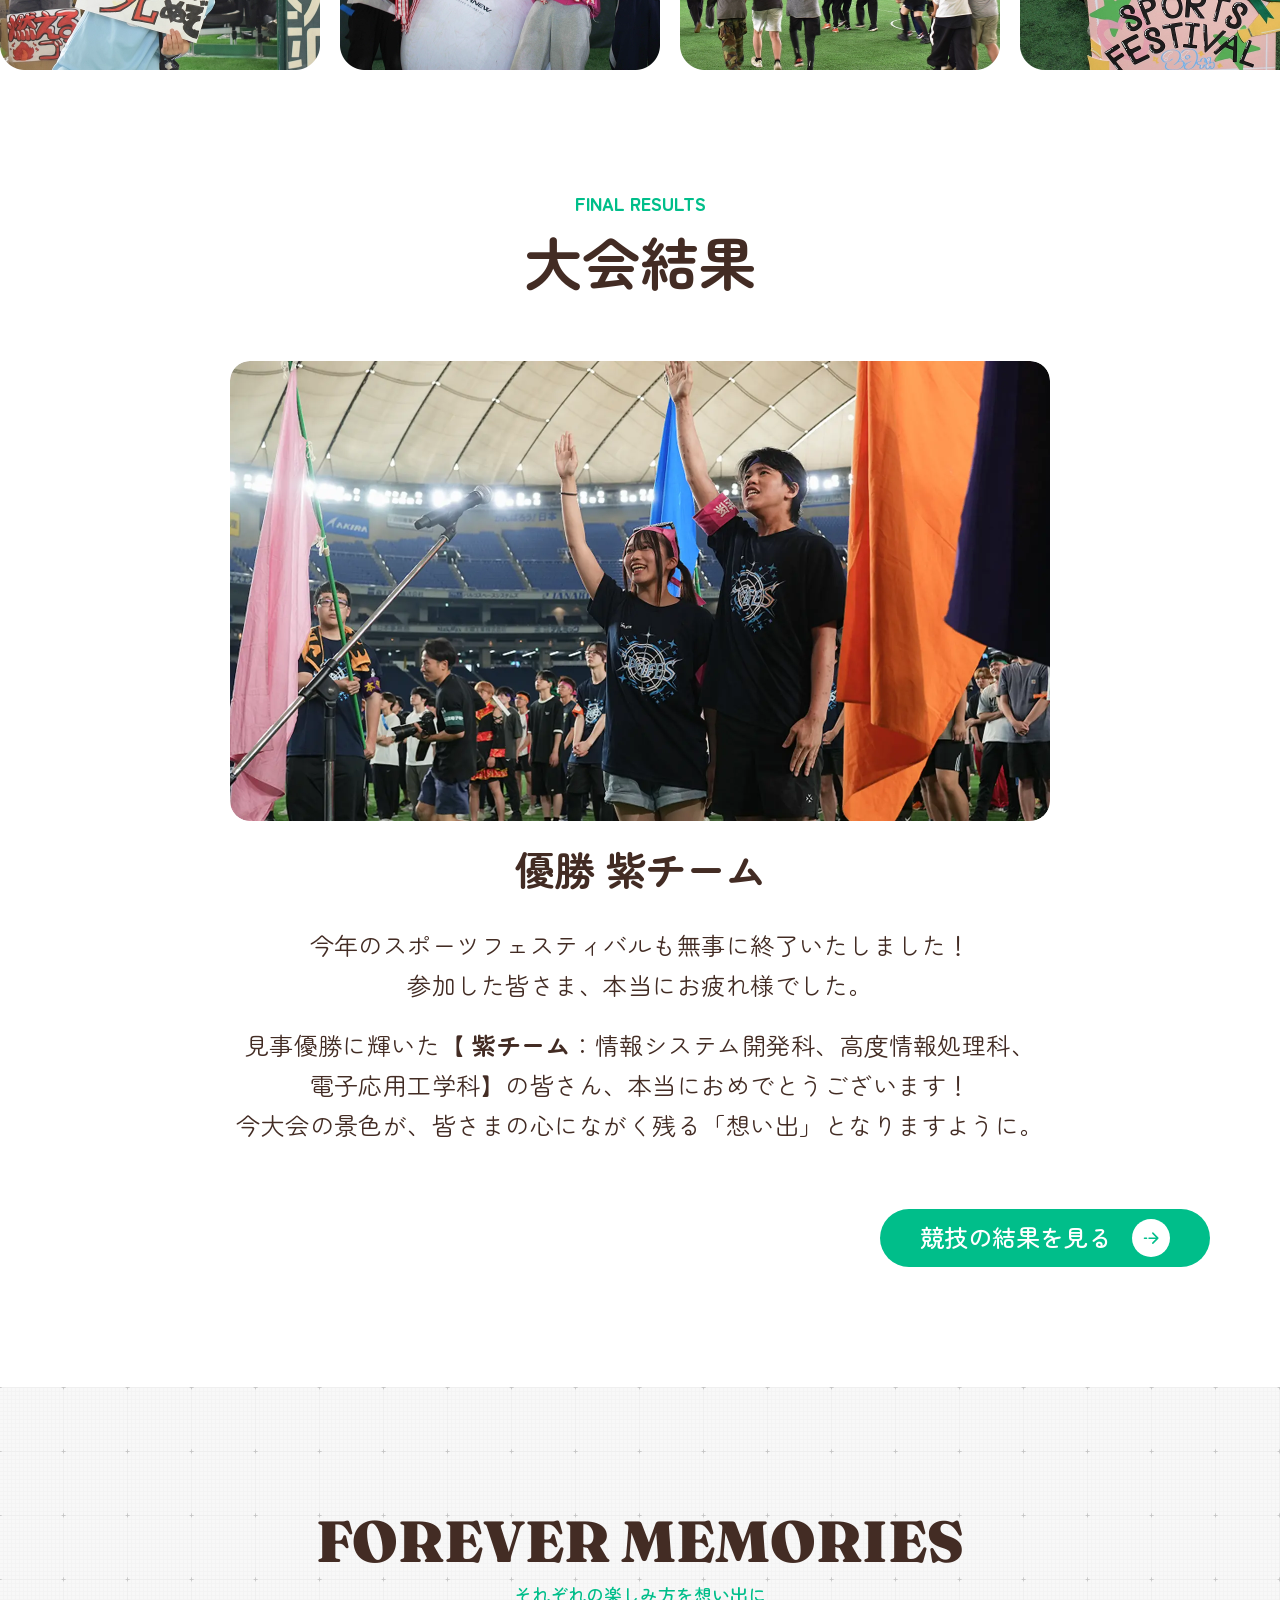
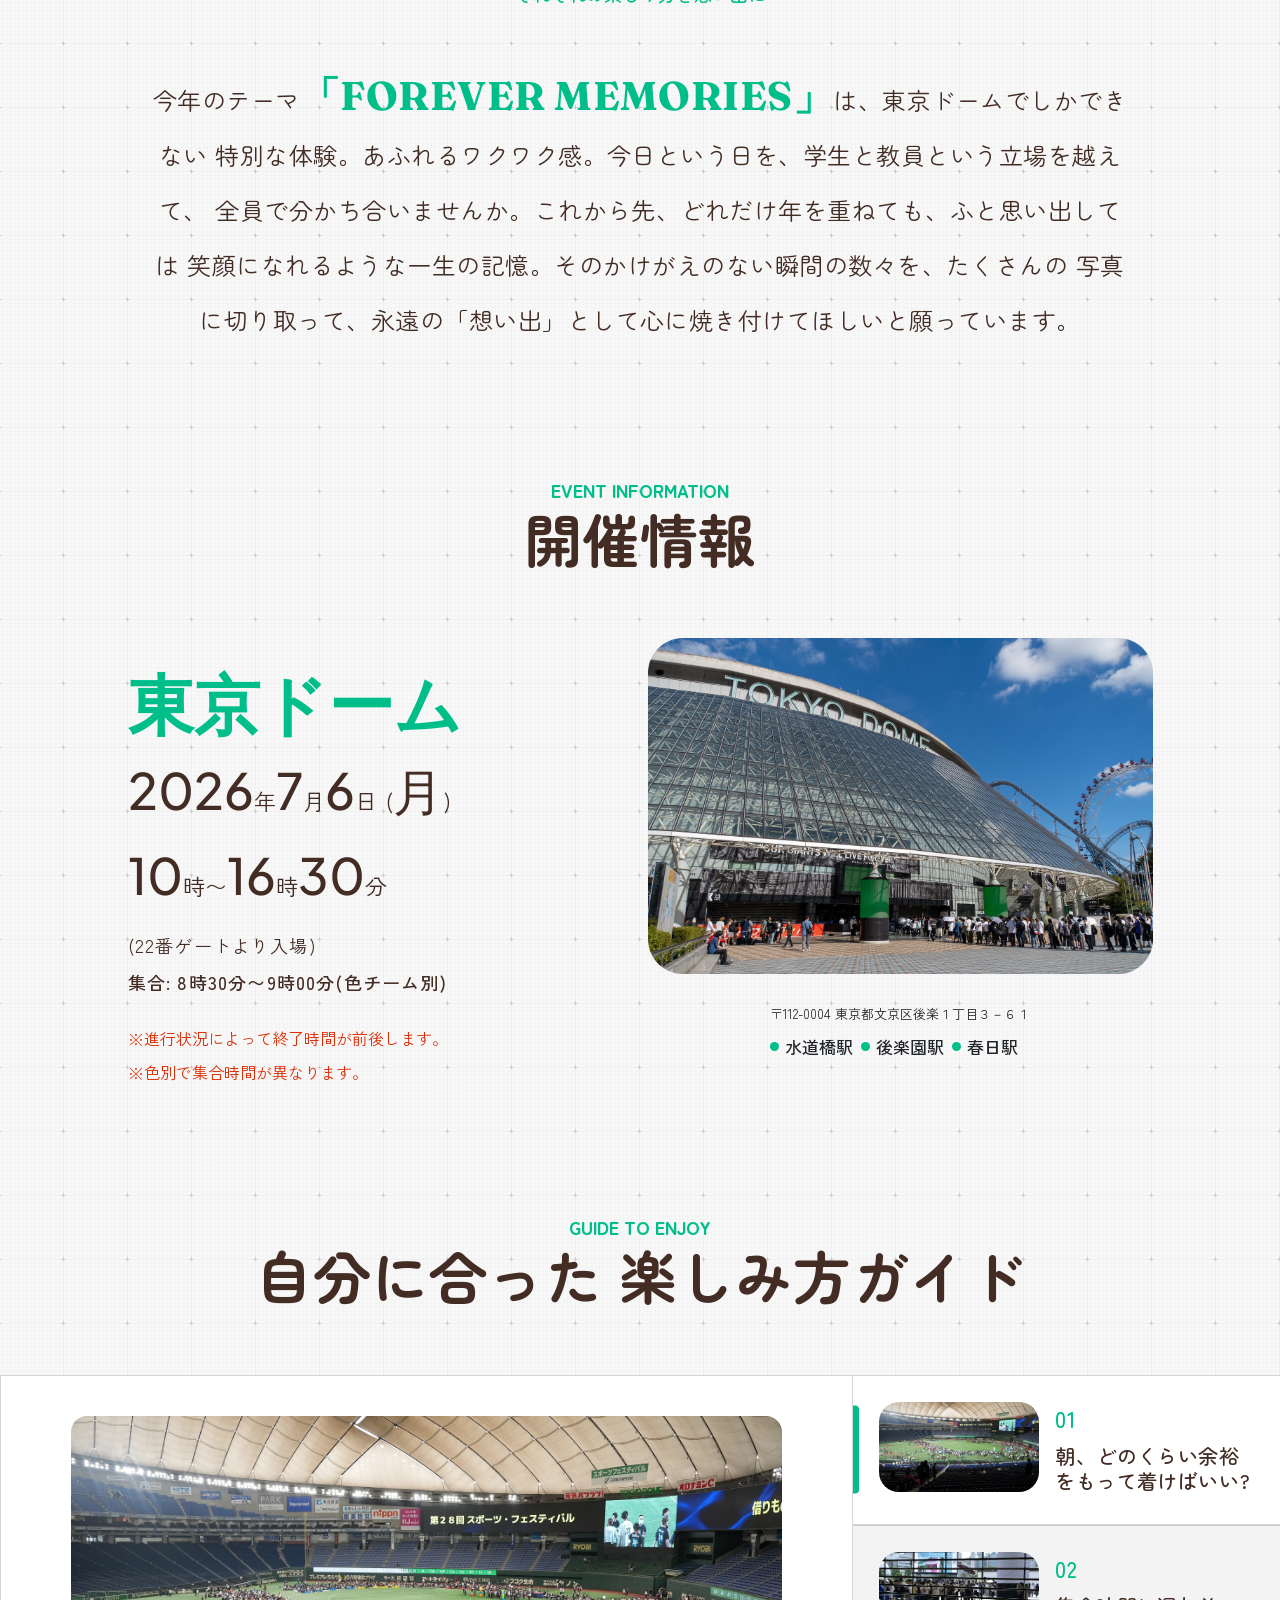
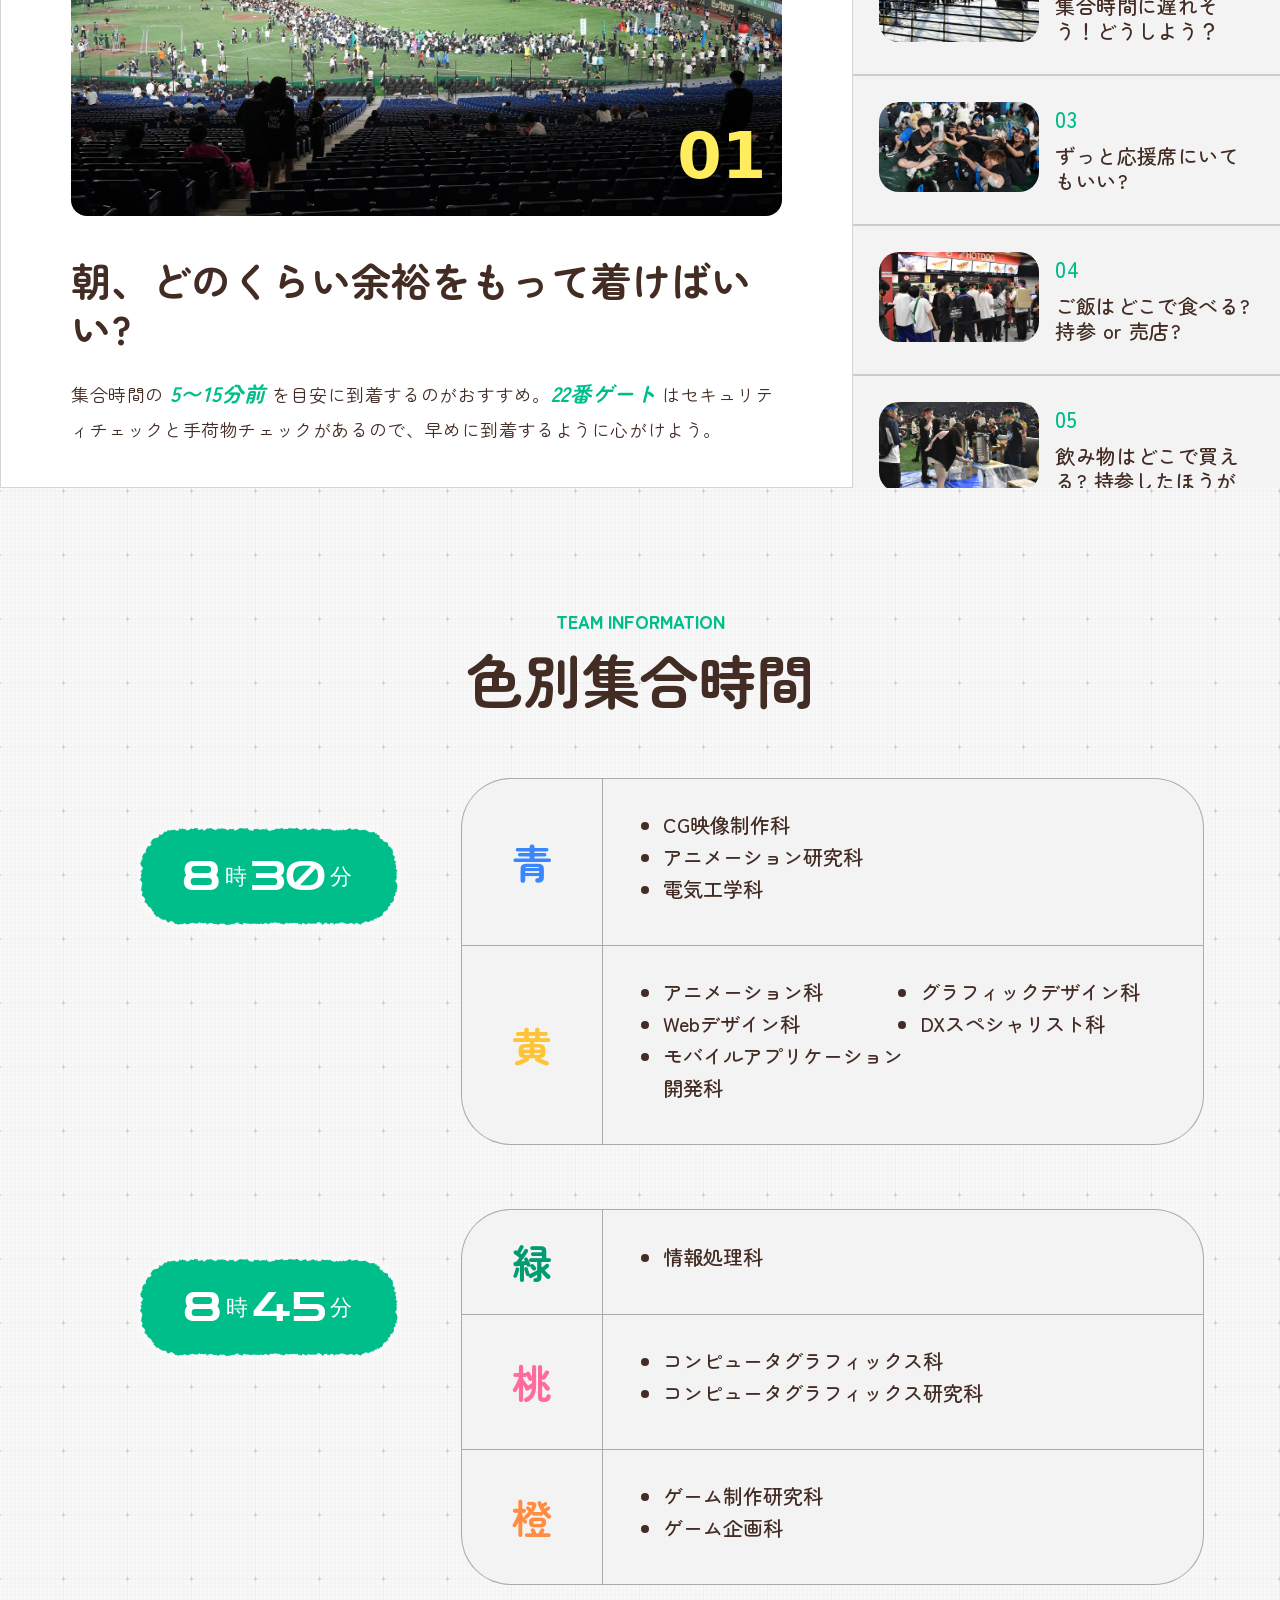
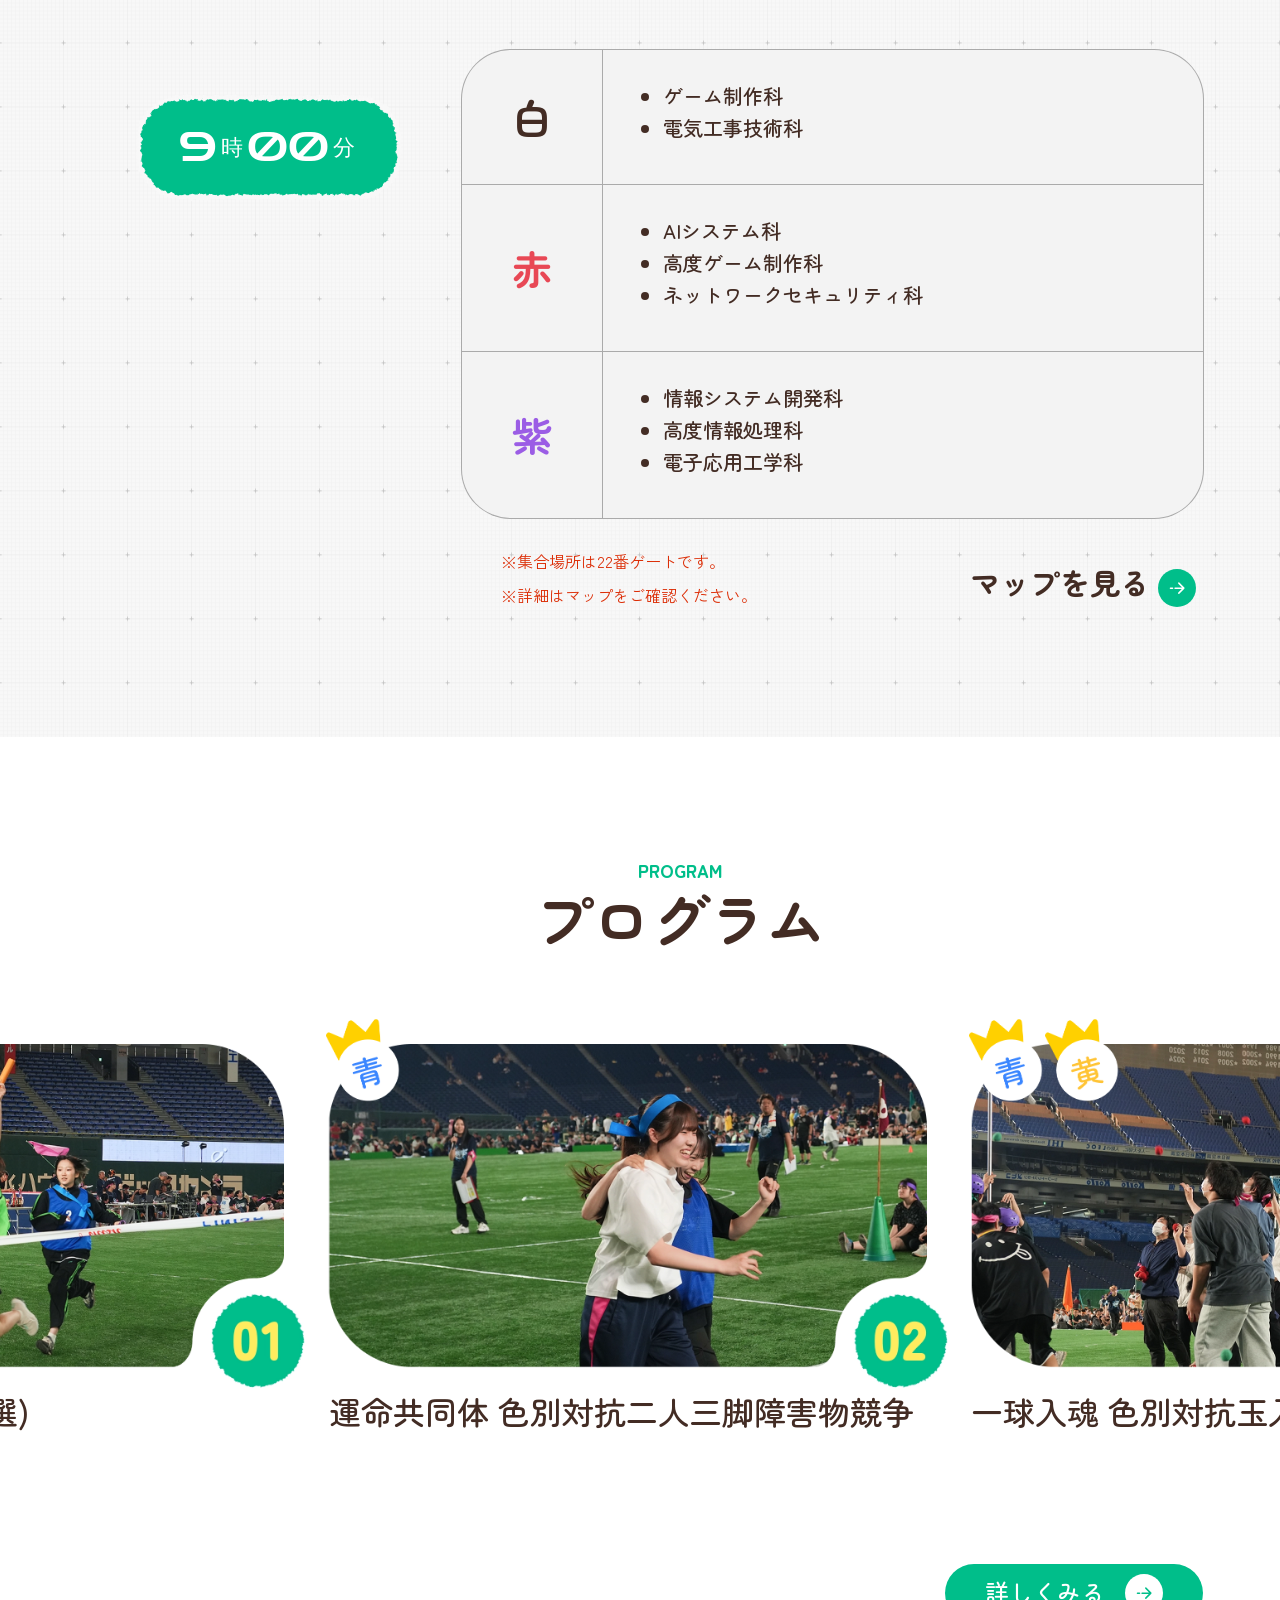
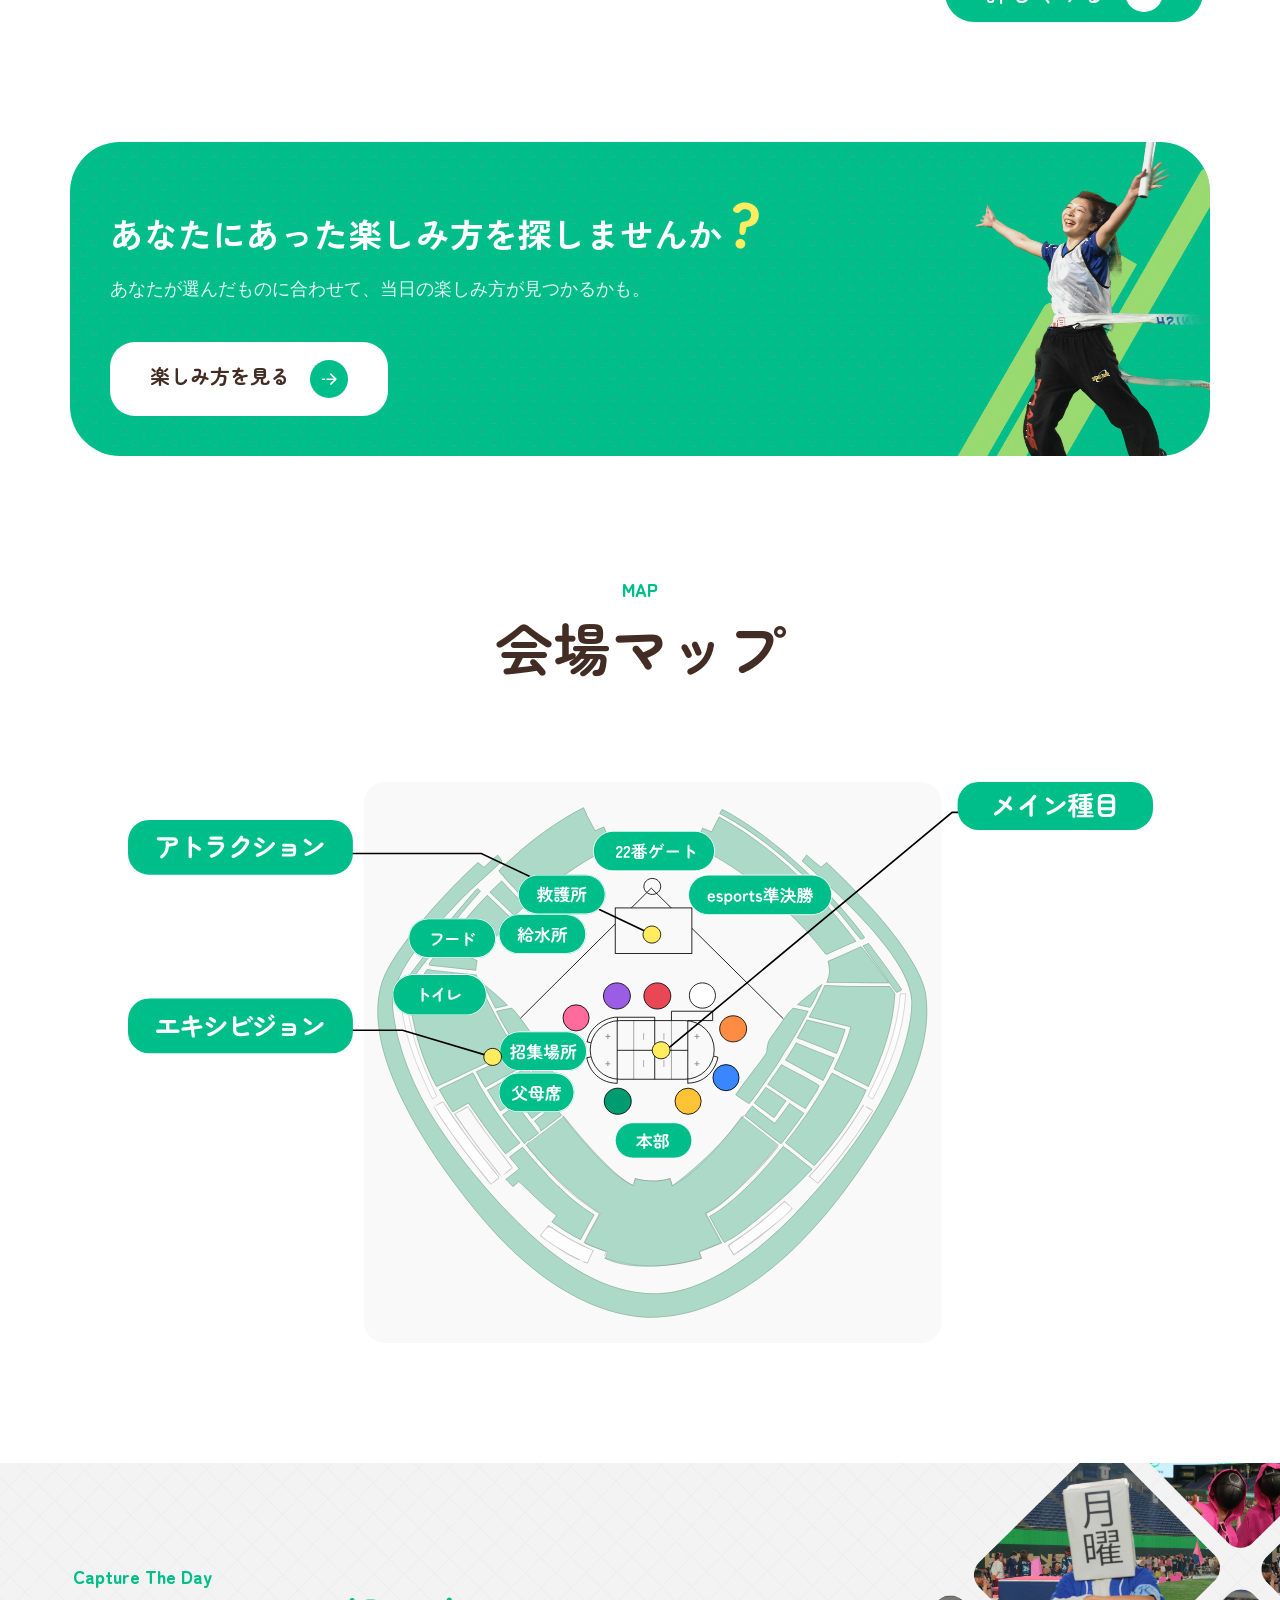
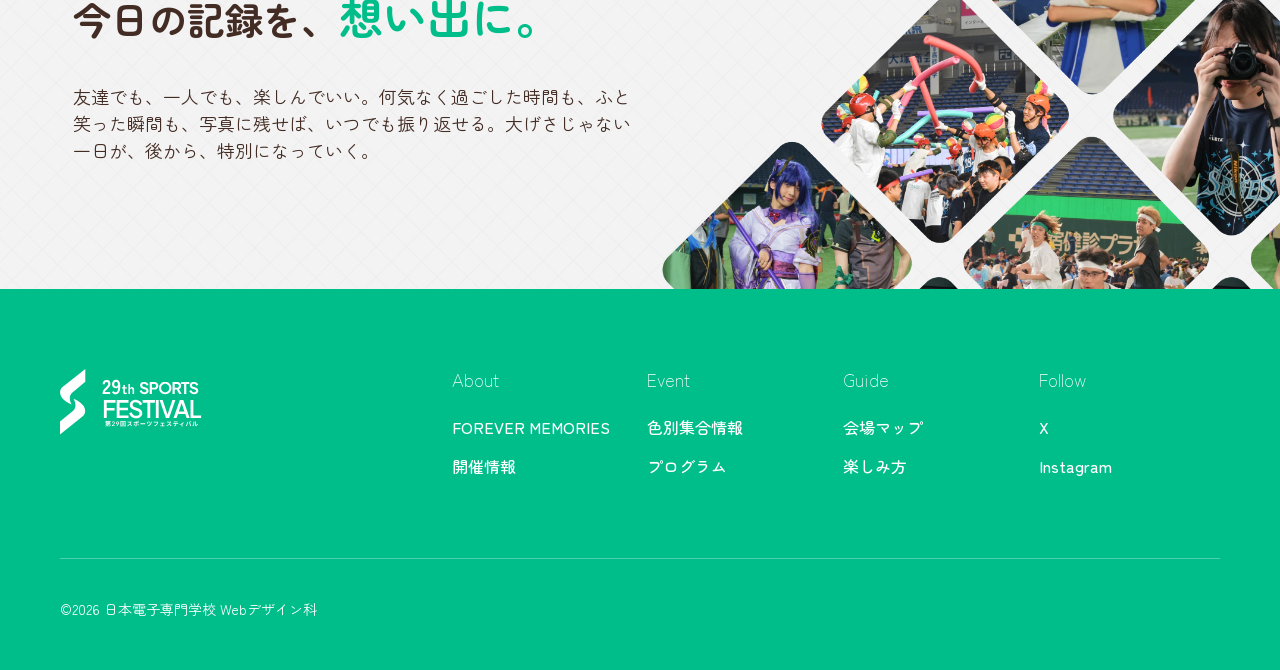
==== commit f233b757: "slide show completed" ====
--- a/index.html
+++ b/index.html
@@ -141,39 +141,72 @@
         </div>
         
         <!-- SLIDESHOW SCRIPT START -->
-
-        <section id="slide-show">
-            <div class="slider-wrapper slider-left">
-                <ul class="slider">
-                <li class="slide"><img src="assets/images/slideshow/Rectangle-6.png" alt="仮置き"></li>
-                <li class="slide"><img src="assets/images/slideshow/Rectangle-7.png" alt="仮置き"></li>
-                <li class="slide"><img src="assets/images/slideshow/Rectangle-8.png" alt="仮置き"></li>
-                <li class="slide"><img src="assets/images/slideshow/Rectangle-9.png" alt="仮置き"></li>
-                <li class="slide"><img src="assets/images/slideshow/Rectangle-10.png" alt="仮置き"></li>
-                <!-- duplicates -->
-                <li class="slide"><img src="assets/images/slideshow/Rectangle-6.png" alt="仮置き"></li>
-                <li class="slide"><img src="assets/images/slideshow/Rectangle-7.png" alt="仮置き"></li>
-                <li class="slide"><img src="assets/images/slideshow/Rectangle-8.png" alt="仮置き"></li>
-                <li class="slide"><img src="assets/images/slideshow/Rectangle-9.png" alt="仮置き"></li>
-                <li class="slide"><img src="assets/images/slideshow/Rectangle-10.png" alt="仮置き"></li>
-                </ul>
-            </div>
-            <div class="slider-wrapper slider-right">
-                <ul class="slider">
-                <li class="slide"><img src="assets/images/slideshow/Rectangle-6.png" alt="仮置き"></li>
-                <li class="slide"><img src="assets/images/slideshow/Rectangle-7.png" alt="仮置き"></li>
-                <li class="slide"><img src="assets/images/slideshow/Rectangle-8.png" alt="仮置き"></li>
-                <li class="slide"><img src="assets/images/slideshow/Rectangle-9.png" alt="仮置き"></li>
-                <li class="slide"><img src="assets/images/slideshow/Rectangle-10.png" alt="仮置き"></li>
-                <!-- duplicates -->
-                <li class="slide"><img src="assets/images/slideshow/Rectangle-6.png" alt="仮置き"></li>
-                <li class="slide"><img src="assets/images/slideshow/Rectangle-7.png" alt="仮置き"></li>
-                <li class="slide"><img src="assets/images/slideshow/Rectangle-8.png" alt="仮置き"></li>
-                <li class="slide"><img src="assets/images/slideshow/Rectangle-9.png" alt="仮置き"></li>
-                <li class="slide"><img src="assets/images/slideshow/Rectangle-10.png" alt="仮置き"></li>
-                </ul>
-            </div>
-        </section>
+      <section id="slide-show">
+    <div class="slider-wrapper slider-left">
+        <ul class="slider">
+            <li class="slide"><img src="assets/images/slideshow/slide-1.webp" alt="想い出"></li>
+            <li class="slide"><img src="assets/images/slideshow/slide-2.webp" alt="想い出"></li>
+            <li class="slide"><img src="assets/images/slideshow/slide-3.webp" alt="想い出"></li>
+            <li class="slide"><img src="assets/images/slideshow/slide-4.webp" alt="想い出"></li>
+            <li class="slide"><img src="assets/images/slideshow/slide-5.webp" alt="想い出"></li>
+            <li class="slide"><img src="assets/images/slideshow/slide-6.webp" alt="想い出"></li>
+            <li class="slide"><img src="assets/images/slideshow/slide-7.webp" alt="想い出"></li>
+            <li class="slide"><img src="assets/images/slideshow/slide-8.webp" alt="想い出"></li>
+            <li class="slide"><img src="assets/images/slideshow/slide-9.webp" alt="想い出"></li>
+            <li class="slide"><img src="assets/images/slideshow/slide-10.webp" alt="想い出"></li>
+            <li class="slide"><img src="assets/images/slideshow/slide-11.webp" alt="想い出"></li>
+            <li class="slide"><img src="assets/images/slideshow/slide-12.webp" alt="想い出"></li>
+            <li class="slide"><img src="assets/images/slideshow/slide-13.webp" alt="想い出"></li>
+            <li class="slide"><img src="assets/images/slideshow/slide-14.webp" alt="想い出"></li>
+            <li class="slide"><img src="assets/images/slideshow/slide-15.webp" alt="想い出"></li>
+            <li class="slide"><img src="assets/images/slideshow/slide-16.webp" alt="想い出"></li>
+            <li class="slide"><img src="assets/images/slideshow/slide-17.webp" alt="想い出"></li>
+            <li class="slide"><img src="assets/images/slideshow/slide-18.webp" alt="想い出"></li>
+            <li class="slide"><img src="assets/images/slideshow/slide-19.webp" alt="想い出"></li>
+            <li class="slide"><img src="assets/images/slideshow/slide-20.webp" alt="想い出"></li>
+            <li class="slide"><img src="assets/images/slideshow/slide-21.webp" alt="想い出"></li>
+            <li class="slide"><img src="assets/images/slideshow/slide-22.webp" alt="想い出"></li>
+            <li class="slide"><img src="assets/images/slideshow/slide-23.webp" alt="想い出"></li>
+            <li class="slide"><img src="assets/images/slideshow/slide-24.webp" alt="想い出"></li>
+            <li class="slide"><img src="assets/images/slideshow/slide-25.webp" alt="想い出"></li>
+            <li class="slide"><img src="assets/images/slideshow/slide-26.webp" alt="想い出"></li>
+            <li class="slide"><img src="assets/images/slideshow/slide-27.webp" alt="想い出"></li>
+            <li class="slide"><img src="assets/images/slideshow/slide-28.webp" alt="想い出"></li>
+        </ul>
+    </div>
+    <div class="slider-wrapper slider-right">
+        <ul class="slider">
+            <li class="slide"><img src="assets/images/slideshow/slide-29.webp" alt="想い出"></li>
+            <li class="slide"><img src="assets/images/slideshow/slide-30.webp" alt="想い出"></li>
+            <li class="slide"><img src="assets/images/slideshow/slide-31.webp" alt="想い出"></li>
+            <li class="slide"><img src="assets/images/slideshow/slide-32.webp" alt="想い出"></li>
+            <li class="slide"><img src="assets/images/slideshow/slide-33.webp" alt="想い出"></li>
+            <li class="slide"><img src="assets/images/slideshow/slide-34.webp" alt="想い出"></li>
+            <li class="slide"><img src="assets/images/slideshow/slide-35.webp" alt="想い出"></li>
+            <li class="slide"><img src="assets/images/slideshow/slide-36.webp" alt="想い出"></li>
+            <li class="slide"><img src="assets/images/slideshow/slide-37.webp" alt="想い出"></li>
+            <li class="slide"><img src="assets/images/slideshow/slide-38.webp" alt="想い出"></li>
+            <li class="slide"><img src="assets/images/slideshow/slide-39.webp" alt="想い出"></li>
+            <li class="slide"><img src="assets/images/slideshow/slide-40.webp" alt="想い出"></li>
+            <li class="slide"><img src="assets/images/slideshow/slide-41.webp" alt="想い出"></li>
+            <li class="slide"><img src="assets/images/slideshow/slide-42.webp" alt="想い出"></li>
+            <li class="slide"><img src="assets/images/slideshow/slide-43.webp" alt="想い出"></li>
+            <li class="slide"><img src="assets/images/slideshow/slide-44.webp" alt="想い出"></li>
+            <li class="slide"><img src="assets/images/slideshow/slide-45.webp" alt="想い出"></li>
+            <li class="slide"><img src="assets/images/slideshow/slide-46.webp" alt="想い出"></li>
+            <li class="slide"><img src="assets/images/slideshow/slide-47.webp" alt="想い出"></li>
+            <li class="slide"><img src="assets/images/slideshow/slide-48.webp" alt="想い出"></li>
+            <li class="slide"><img src="assets/images/slideshow/slide-49.webp" alt="想い出"></li>
+            <li class="slide"><img src="assets/images/slideshow/slide-50.webp" alt="想い出"></li>
+            <li class="slide"><img src="assets/images/slideshow/slide-51.webp" alt="想い出"></li>
+            <li class="slide"><img src="assets/images/slideshow/slide-52.webp" alt="想い出"></li>
+            <li class="slide"><img src="assets/images/slideshow/slide-53.webp" alt="想い出"></li>
+            <li class="slide"><img src="assets/images/slideshow/slide-54.webp" alt="想い出"></li>
+            <li class="slide"><img src="assets/images/slideshow/slide-55.webp" alt="想い出"></li>
+            <li class="slide"><img src="assets/images/slideshow/slide-56.webp" alt="想い出"></li>
+        </ul>
+    </div>
+</section>
         <!-- SLIDESHOW SCRIPT END -->
         <!-- TOURNAMENT RESULTS START -->
         <section id="results">
--- a/assets/css/index.css
+++ b/assets/css/index.css
@@ -458,7 +458,9 @@
   margin: 120px 0 40px;
   overflow: hidden;
 }
-
+#slide-show img{
+    
+}
 #slide-show .slider-wrapper {
   overflow: hidden;
 }
@@ -474,11 +476,11 @@
 }
 
 #slide-show .slider-left .slider {
-  animation: marquee-left 60s linear infinite;
+  animation: marquee-left 300s linear infinite;
 }
 
 #slide-show .slider-right .slider {
-  animation: marquee-right 60s linear infinite;
+  animation: marquee-right 300s linear infinite;
 }
 
 #slide-show .slide {
@@ -487,7 +489,8 @@
 
 #slide-show .slide img {
   display: block;
-  width: 100%;
+  width : 320px;
+    height : 240px;
   height: auto;
   object-fit: cover;
 }
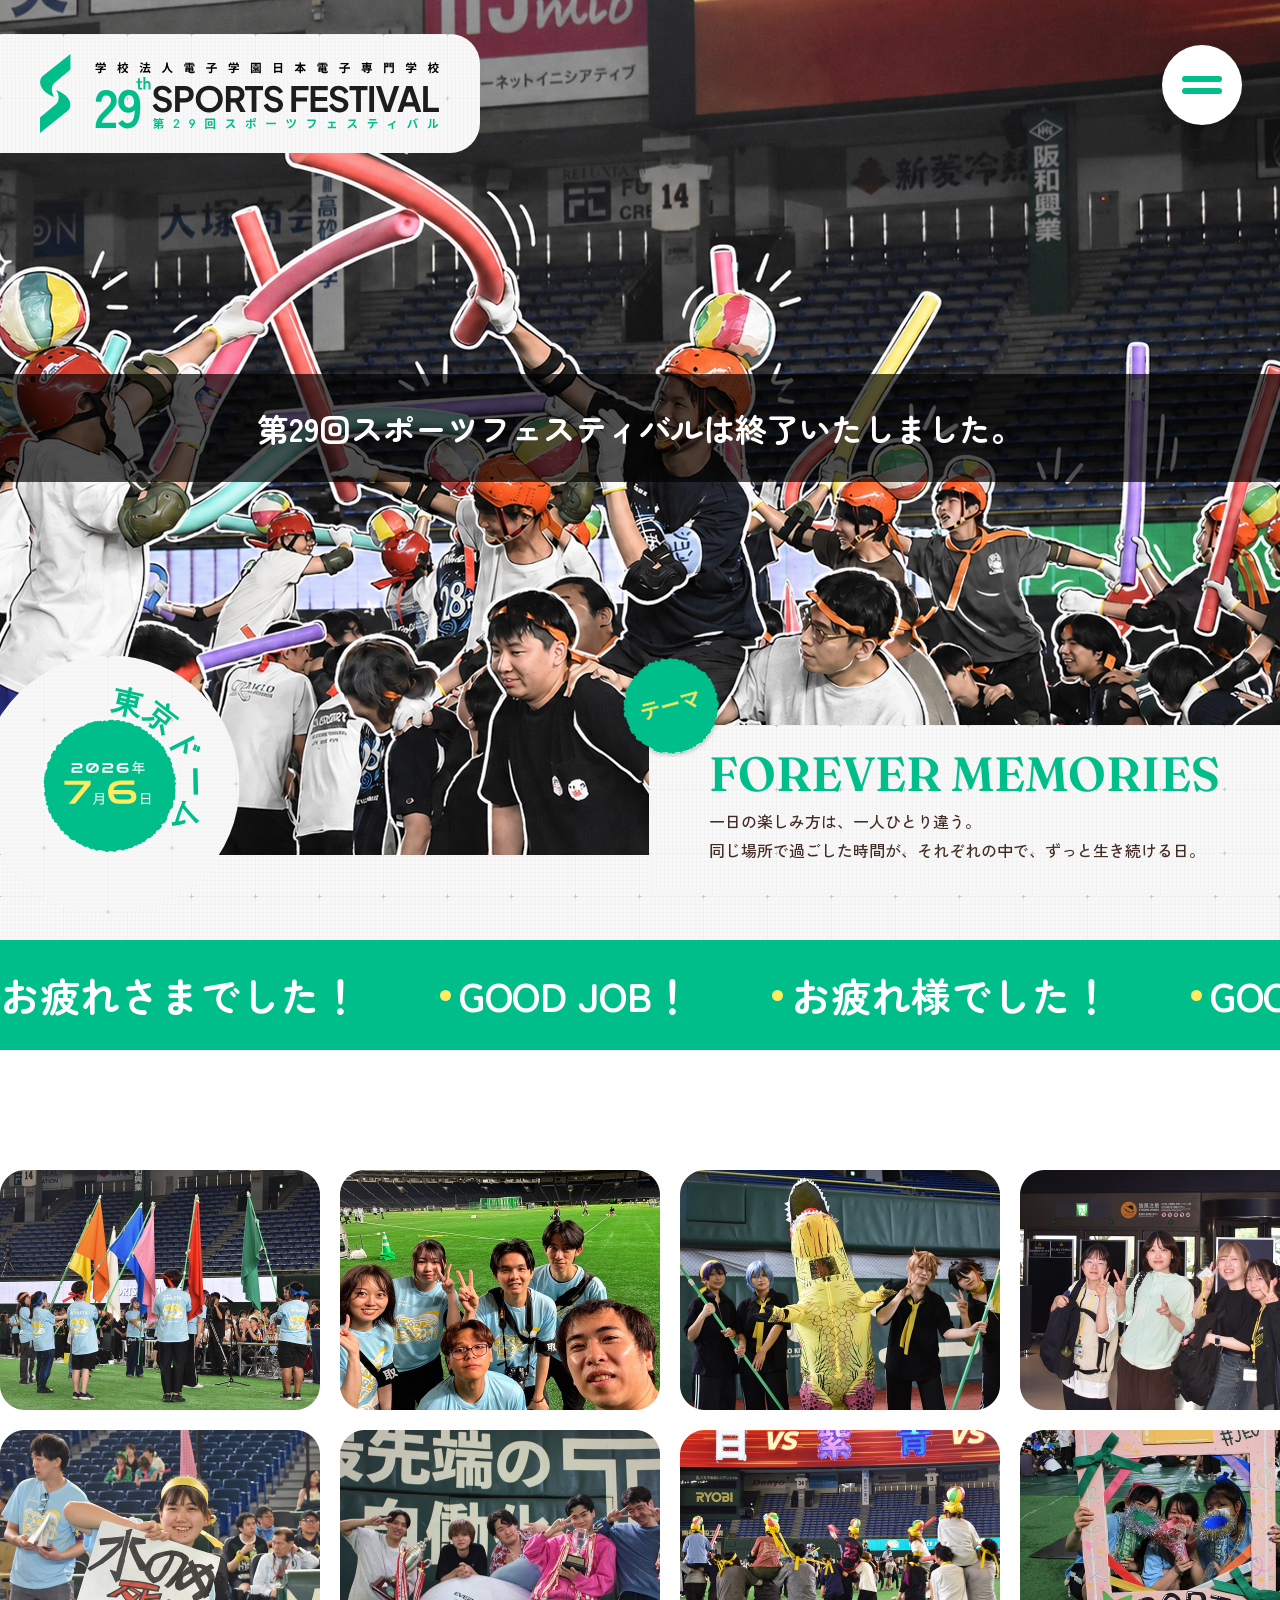
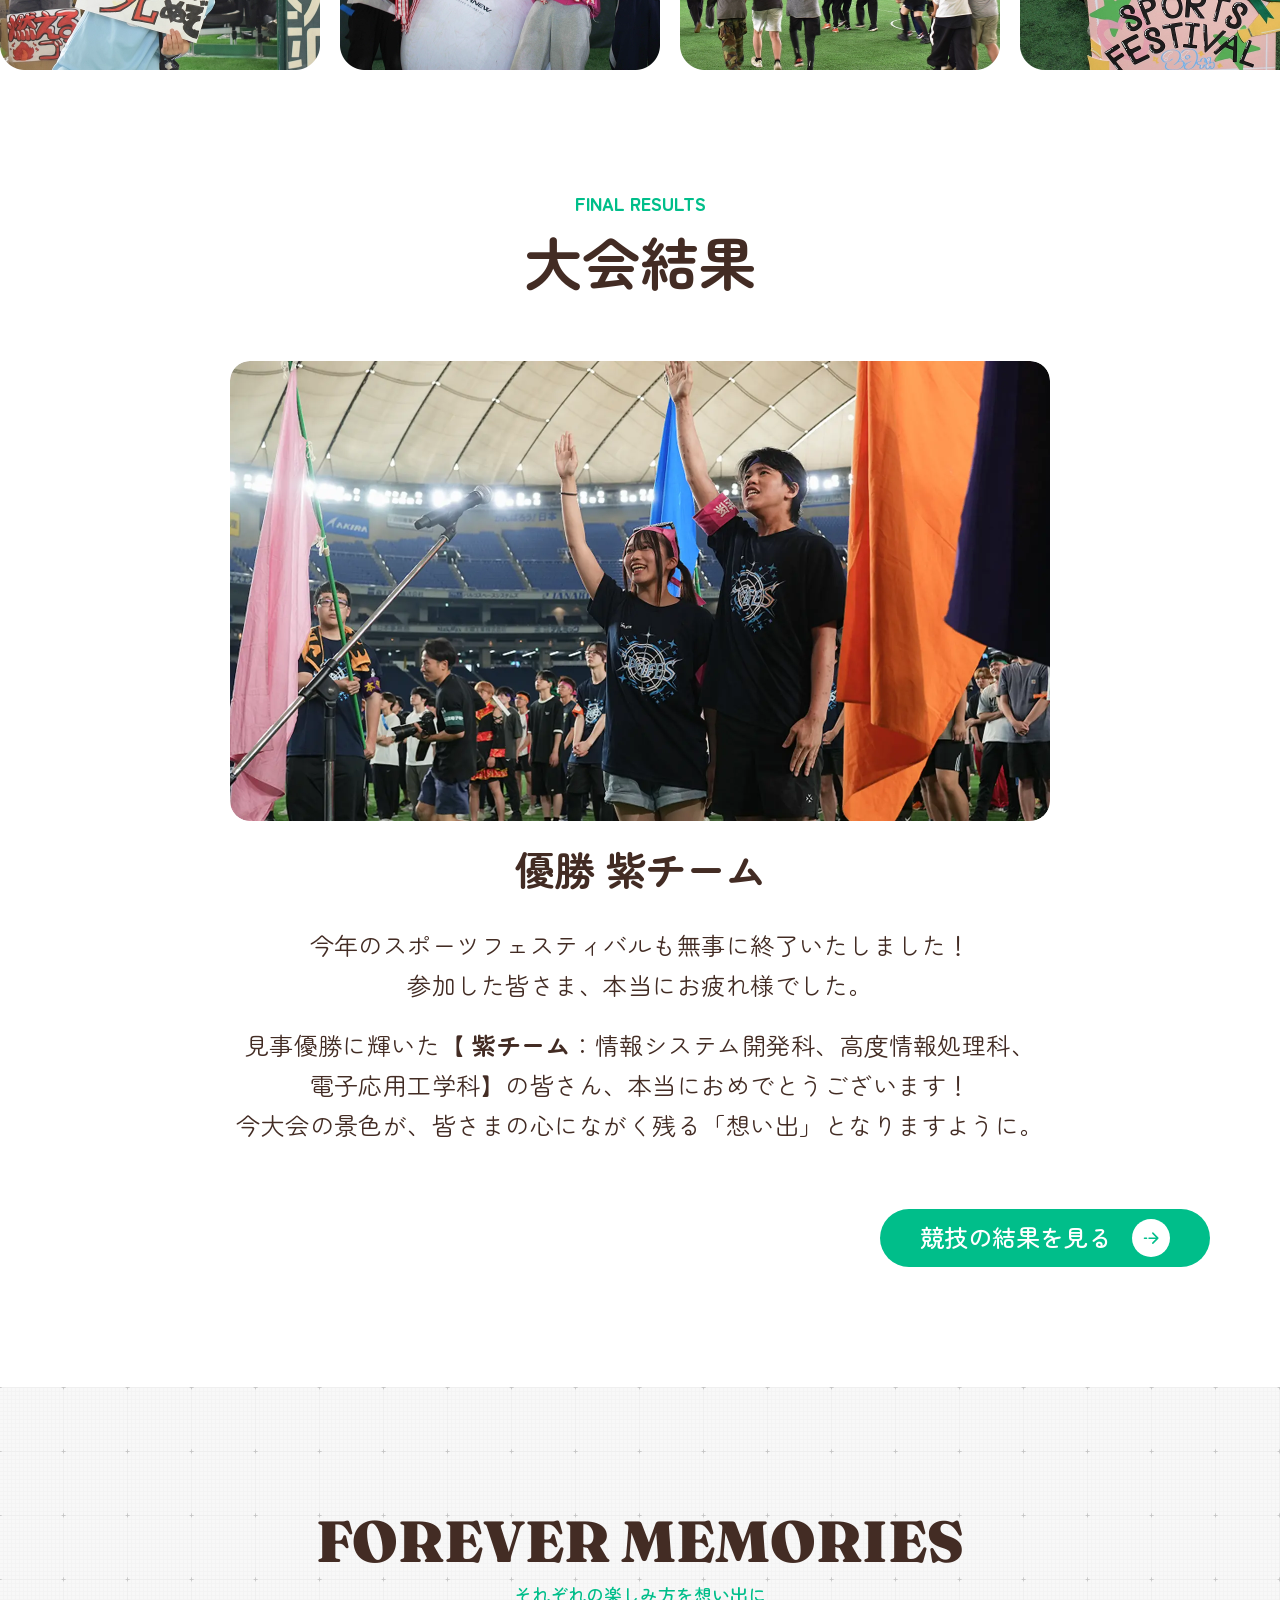
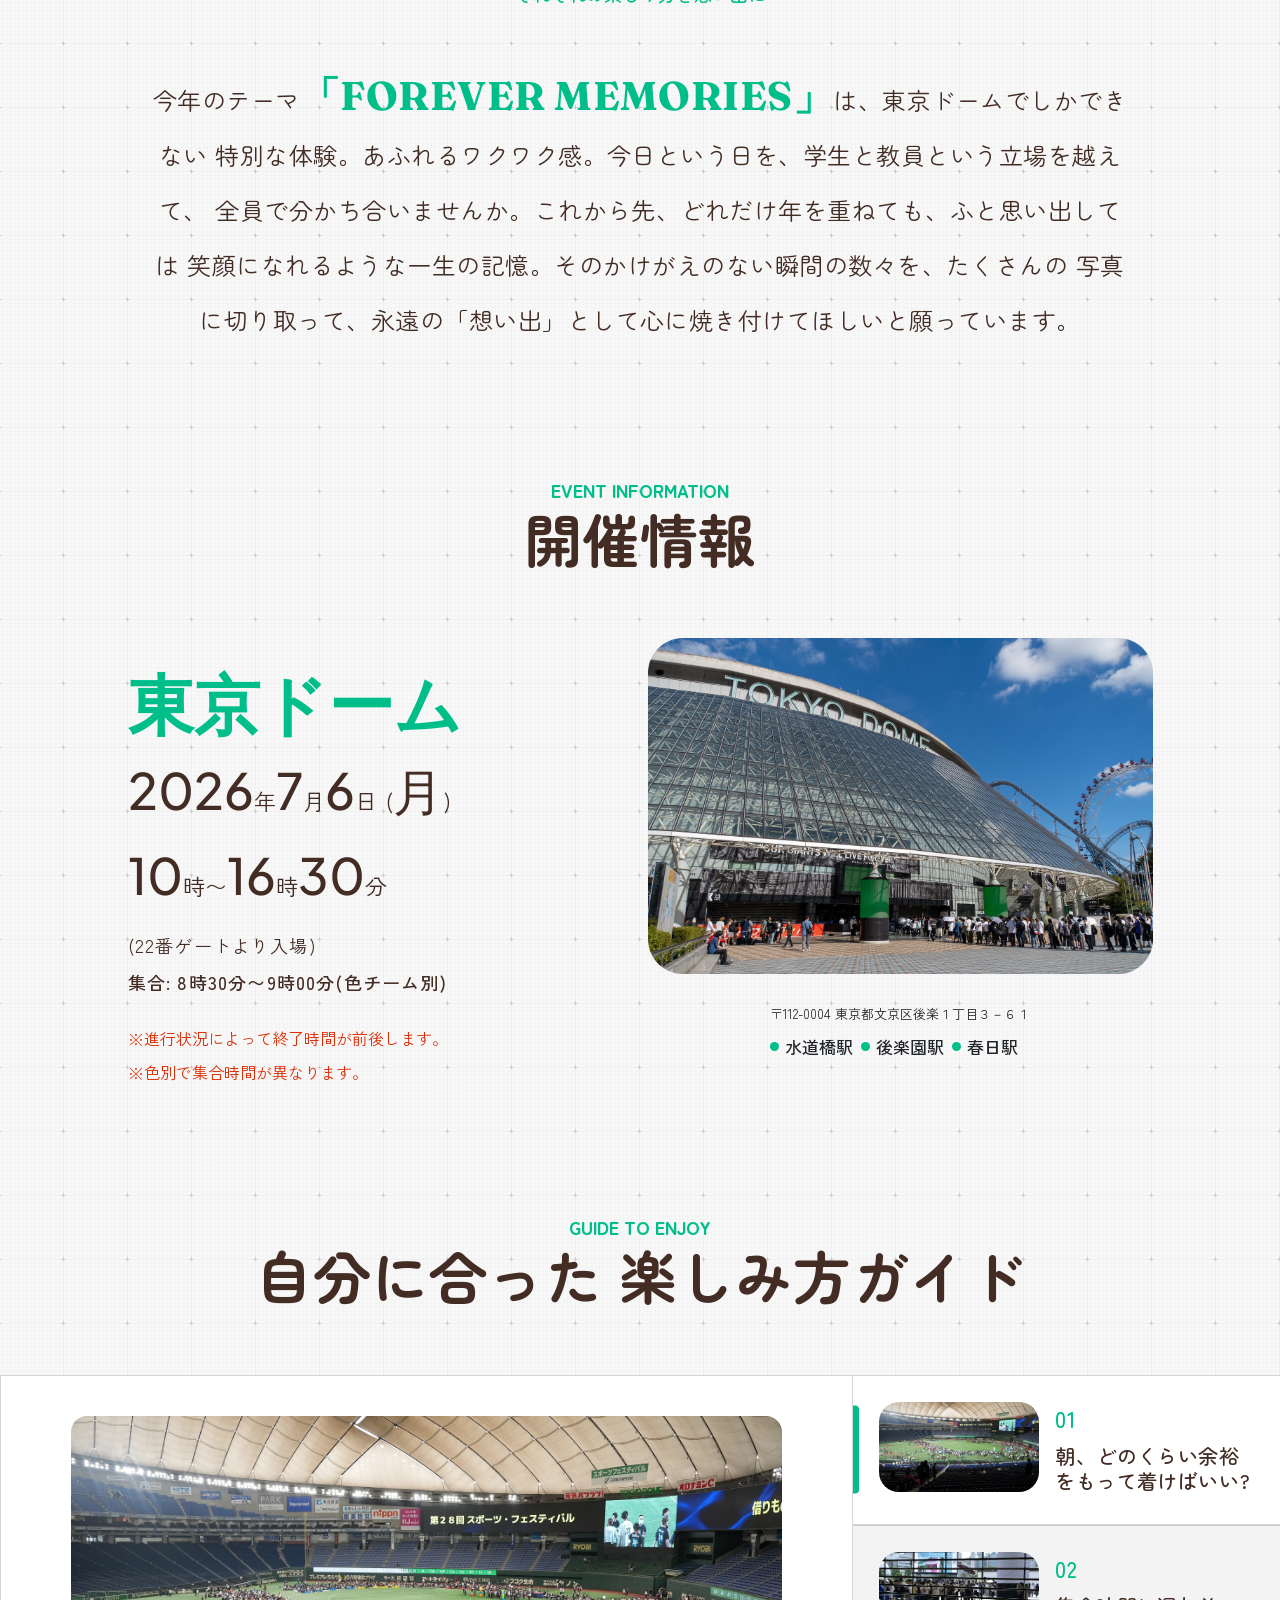
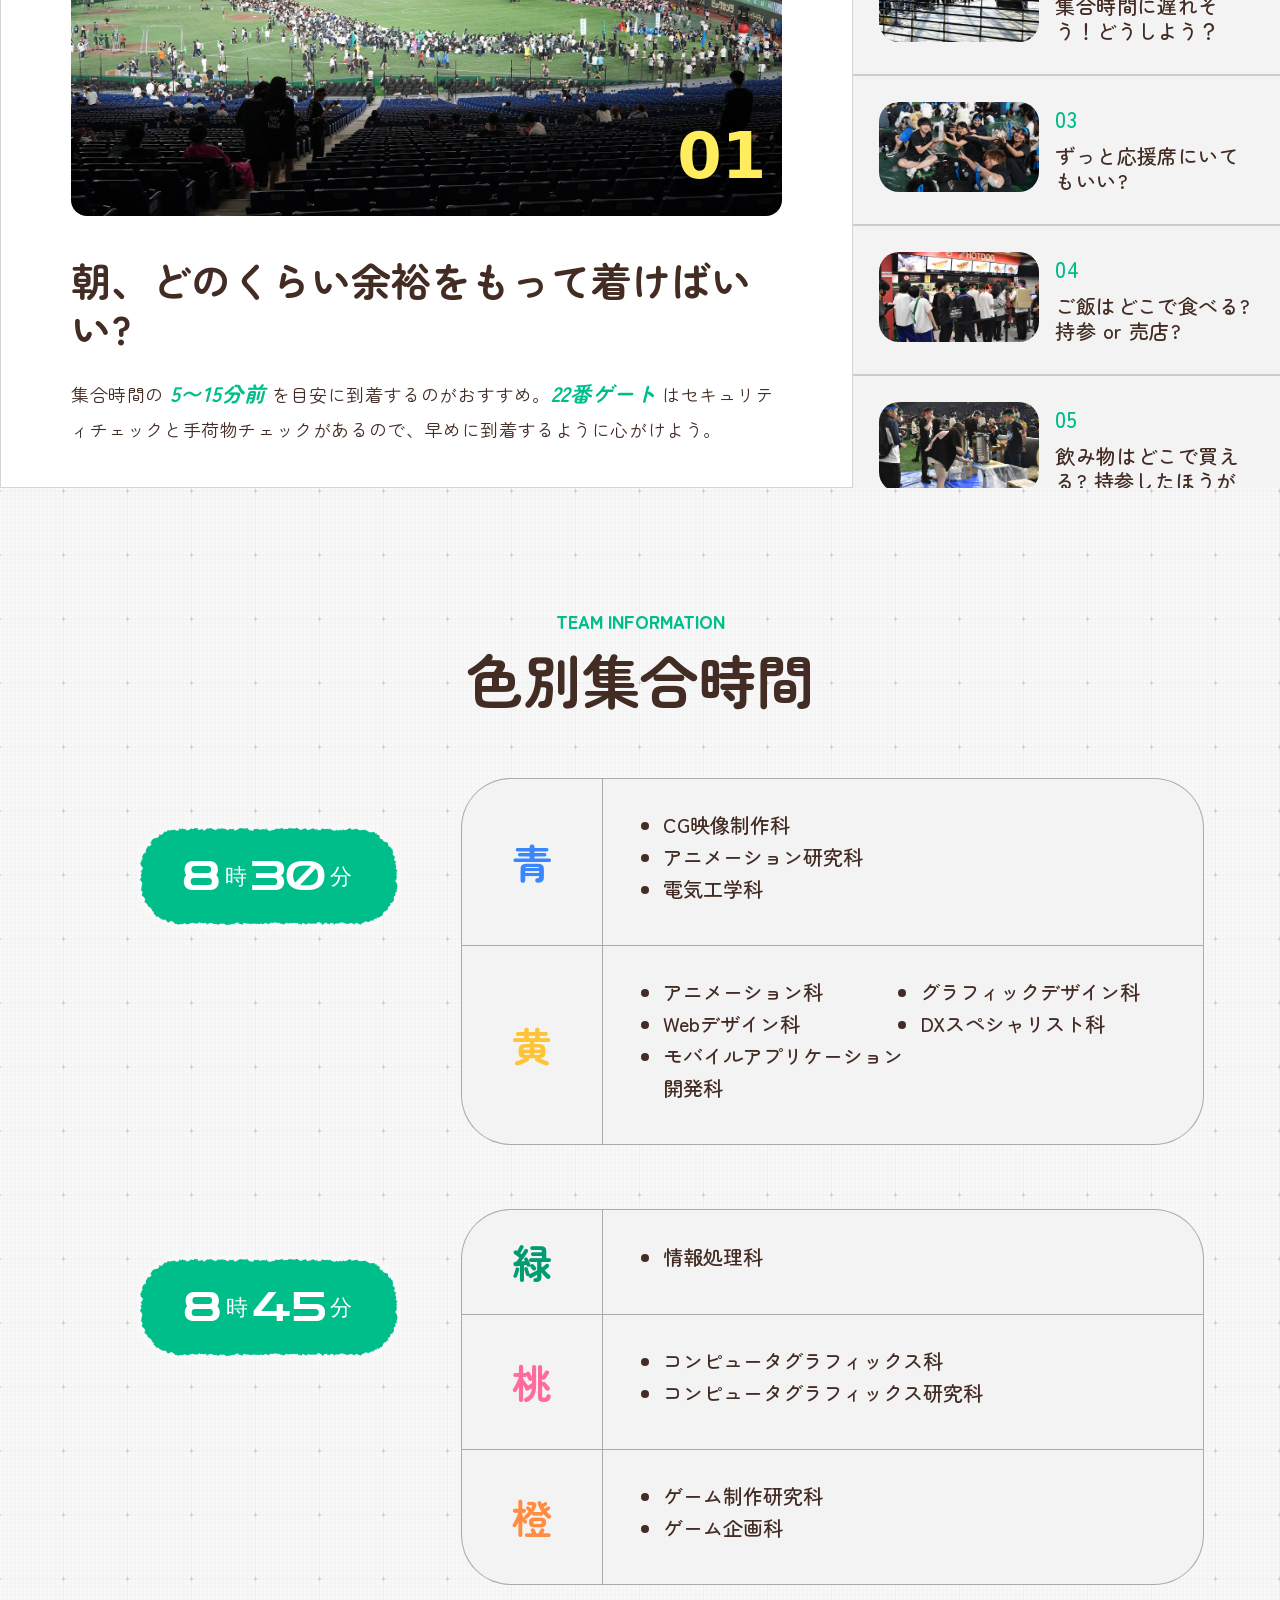
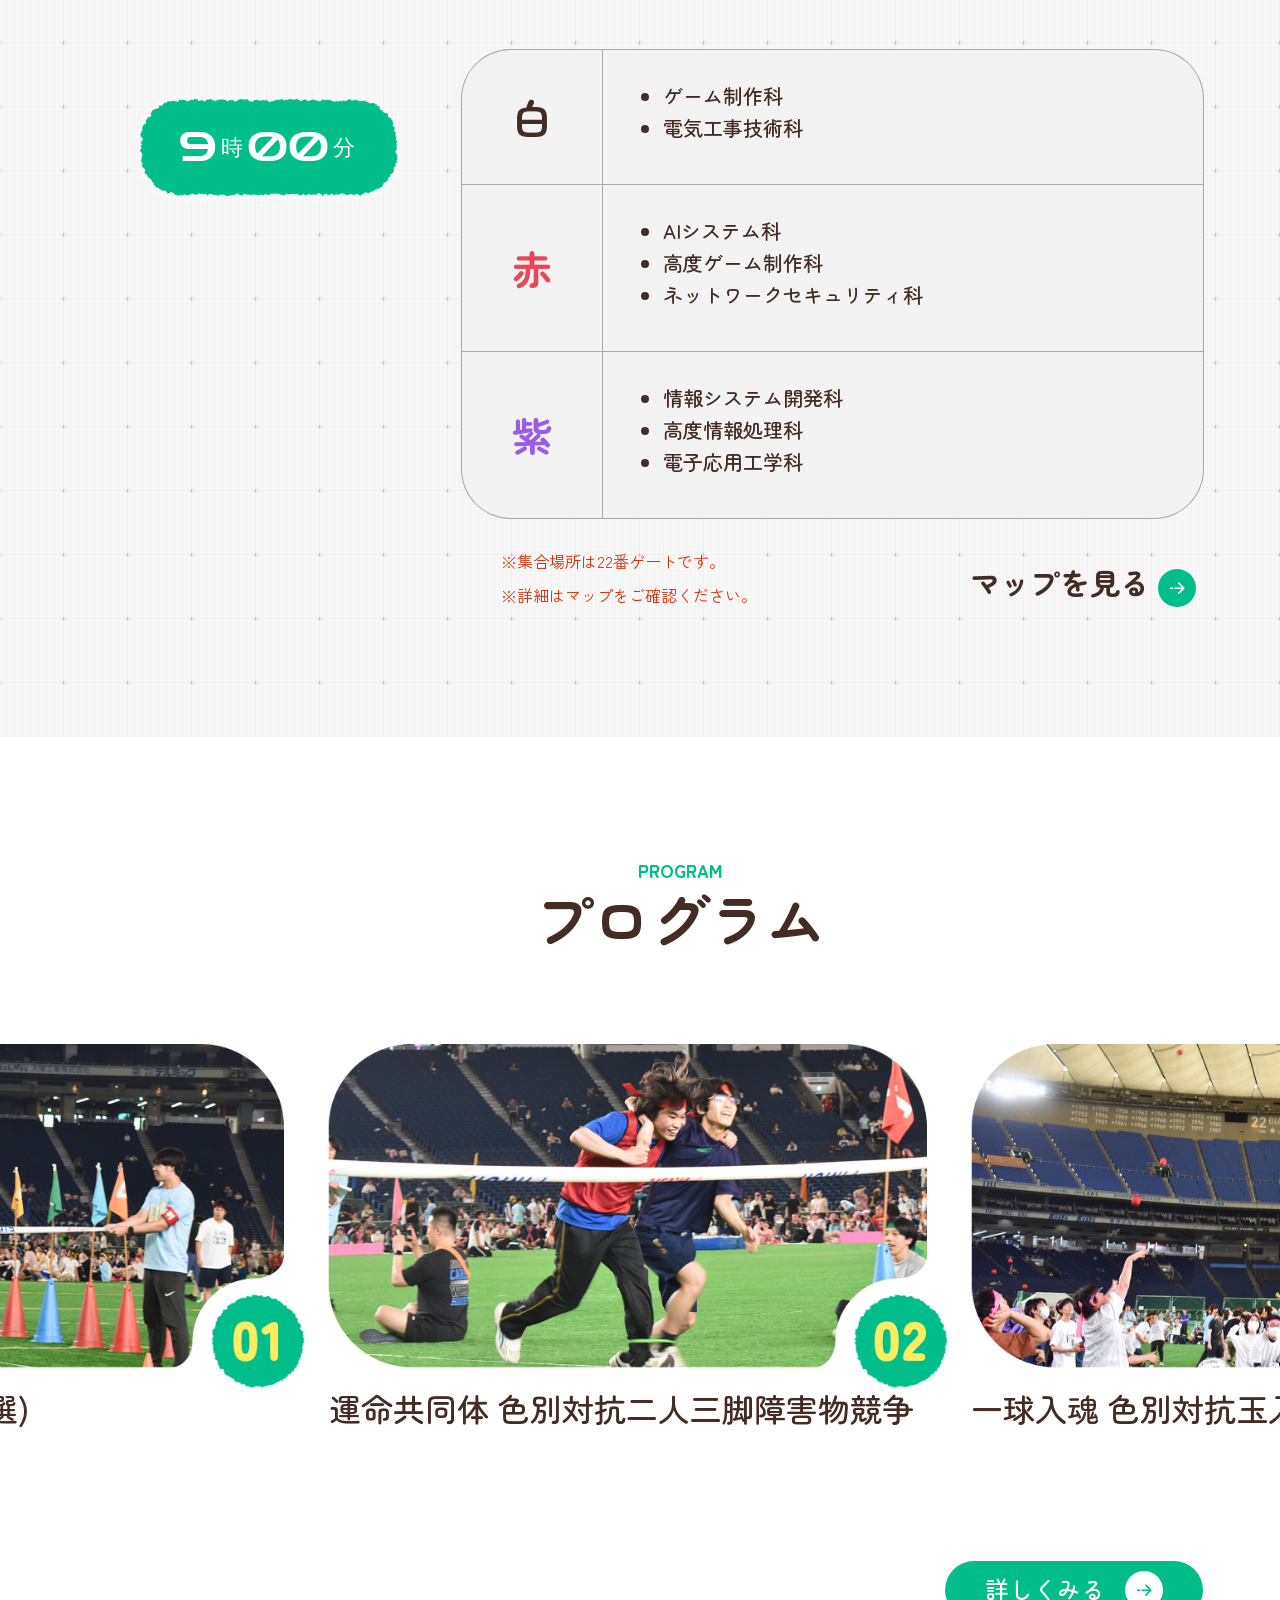
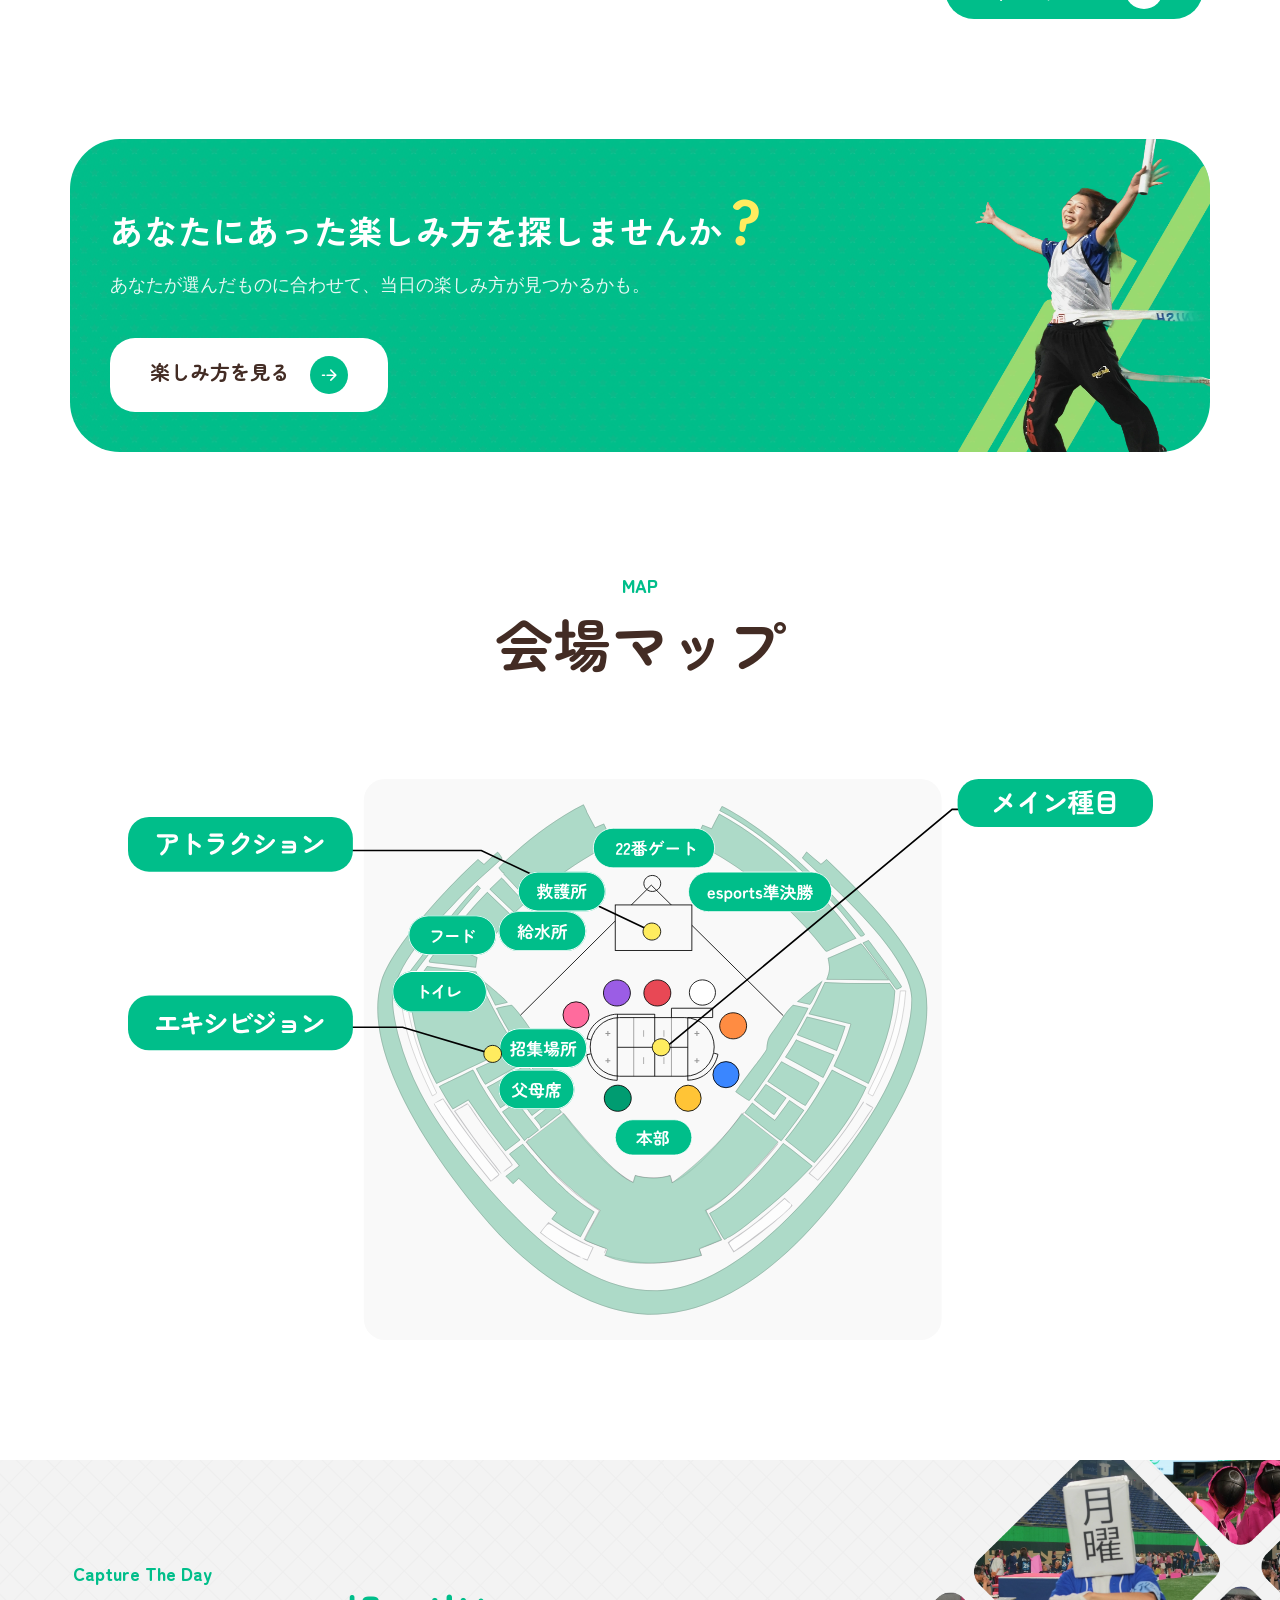
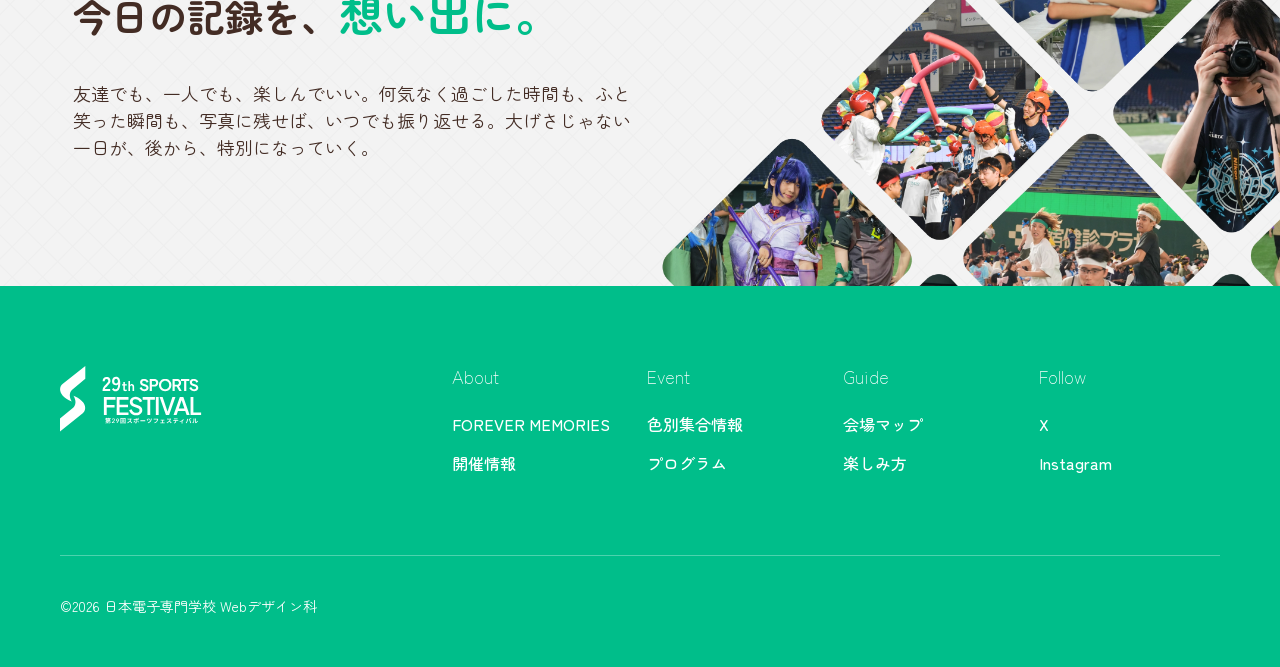
==== commit 8be328b1: "fixing the progam images of the index" ====
--- a/index.html
+++ b/index.html
@@ -141,72 +141,72 @@
         </div>
         
         <!-- SLIDESHOW SCRIPT START -->
-      <section id="slide-show">
-    <div class="slider-wrapper slider-left">
-        <ul class="slider">
-            <li class="slide"><img src="assets/images/slideshow/slide-1.webp" alt="想い出"></li>
-            <li class="slide"><img src="assets/images/slideshow/slide-2.webp" alt="想い出"></li>
-            <li class="slide"><img src="assets/images/slideshow/slide-3.webp" alt="想い出"></li>
-            <li class="slide"><img src="assets/images/slideshow/slide-4.webp" alt="想い出"></li>
-            <li class="slide"><img src="assets/images/slideshow/slide-5.webp" alt="想い出"></li>
-            <li class="slide"><img src="assets/images/slideshow/slide-6.webp" alt="想い出"></li>
-            <li class="slide"><img src="assets/images/slideshow/slide-7.webp" alt="想い出"></li>
-            <li class="slide"><img src="assets/images/slideshow/slide-8.webp" alt="想い出"></li>
-            <li class="slide"><img src="assets/images/slideshow/slide-9.webp" alt="想い出"></li>
-            <li class="slide"><img src="assets/images/slideshow/slide-10.webp" alt="想い出"></li>
-            <li class="slide"><img src="assets/images/slideshow/slide-11.webp" alt="想い出"></li>
-            <li class="slide"><img src="assets/images/slideshow/slide-12.webp" alt="想い出"></li>
-            <li class="slide"><img src="assets/images/slideshow/slide-13.webp" alt="想い出"></li>
-            <li class="slide"><img src="assets/images/slideshow/slide-14.webp" alt="想い出"></li>
-            <li class="slide"><img src="assets/images/slideshow/slide-15.webp" alt="想い出"></li>
-            <li class="slide"><img src="assets/images/slideshow/slide-16.webp" alt="想い出"></li>
-            <li class="slide"><img src="assets/images/slideshow/slide-17.webp" alt="想い出"></li>
-            <li class="slide"><img src="assets/images/slideshow/slide-18.webp" alt="想い出"></li>
-            <li class="slide"><img src="assets/images/slideshow/slide-19.webp" alt="想い出"></li>
-            <li class="slide"><img src="assets/images/slideshow/slide-20.webp" alt="想い出"></li>
-            <li class="slide"><img src="assets/images/slideshow/slide-21.webp" alt="想い出"></li>
-            <li class="slide"><img src="assets/images/slideshow/slide-22.webp" alt="想い出"></li>
-            <li class="slide"><img src="assets/images/slideshow/slide-23.webp" alt="想い出"></li>
-            <li class="slide"><img src="assets/images/slideshow/slide-24.webp" alt="想い出"></li>
-            <li class="slide"><img src="assets/images/slideshow/slide-25.webp" alt="想い出"></li>
-            <li class="slide"><img src="assets/images/slideshow/slide-26.webp" alt="想い出"></li>
-            <li class="slide"><img src="assets/images/slideshow/slide-27.webp" alt="想い出"></li>
-            <li class="slide"><img src="assets/images/slideshow/slide-28.webp" alt="想い出"></li>
-        </ul>
-    </div>
-    <div class="slider-wrapper slider-right">
-        <ul class="slider">
-            <li class="slide"><img src="assets/images/slideshow/slide-29.webp" alt="想い出"></li>
-            <li class="slide"><img src="assets/images/slideshow/slide-30.webp" alt="想い出"></li>
-            <li class="slide"><img src="assets/images/slideshow/slide-31.webp" alt="想い出"></li>
-            <li class="slide"><img src="assets/images/slideshow/slide-32.webp" alt="想い出"></li>
-            <li class="slide"><img src="assets/images/slideshow/slide-33.webp" alt="想い出"></li>
-            <li class="slide"><img src="assets/images/slideshow/slide-34.webp" alt="想い出"></li>
-            <li class="slide"><img src="assets/images/slideshow/slide-35.webp" alt="想い出"></li>
-            <li class="slide"><img src="assets/images/slideshow/slide-36.webp" alt="想い出"></li>
-            <li class="slide"><img src="assets/images/slideshow/slide-37.webp" alt="想い出"></li>
-            <li class="slide"><img src="assets/images/slideshow/slide-38.webp" alt="想い出"></li>
-            <li class="slide"><img src="assets/images/slideshow/slide-39.webp" alt="想い出"></li>
-            <li class="slide"><img src="assets/images/slideshow/slide-40.webp" alt="想い出"></li>
-            <li class="slide"><img src="assets/images/slideshow/slide-41.webp" alt="想い出"></li>
-            <li class="slide"><img src="assets/images/slideshow/slide-42.webp" alt="想い出"></li>
-            <li class="slide"><img src="assets/images/slideshow/slide-43.webp" alt="想い出"></li>
-            <li class="slide"><img src="assets/images/slideshow/slide-44.webp" alt="想い出"></li>
-            <li class="slide"><img src="assets/images/slideshow/slide-45.webp" alt="想い出"></li>
-            <li class="slide"><img src="assets/images/slideshow/slide-46.webp" alt="想い出"></li>
-            <li class="slide"><img src="assets/images/slideshow/slide-47.webp" alt="想い出"></li>
-            <li class="slide"><img src="assets/images/slideshow/slide-48.webp" alt="想い出"></li>
-            <li class="slide"><img src="assets/images/slideshow/slide-49.webp" alt="想い出"></li>
-            <li class="slide"><img src="assets/images/slideshow/slide-50.webp" alt="想い出"></li>
-            <li class="slide"><img src="assets/images/slideshow/slide-51.webp" alt="想い出"></li>
-            <li class="slide"><img src="assets/images/slideshow/slide-52.webp" alt="想い出"></li>
-            <li class="slide"><img src="assets/images/slideshow/slide-53.webp" alt="想い出"></li>
-            <li class="slide"><img src="assets/images/slideshow/slide-54.webp" alt="想い出"></li>
-            <li class="slide"><img src="assets/images/slideshow/slide-55.webp" alt="想い出"></li>
-            <li class="slide"><img src="assets/images/slideshow/slide-56.webp" alt="想い出"></li>
-        </ul>
-    </div>
-</section>
+        <section id="slide-show">
+        <div class="slider-wrapper slider-left">
+            <ul class="slider">
+                <li class="slide"><img src="assets/images/slideshow/slide-1.webp" alt="想い出"></li>
+                <li class="slide"><img src="assets/images/slideshow/slide-2.webp" alt="想い出"></li>
+                <li class="slide"><img src="assets/images/slideshow/slide-3.webp" alt="想い出"></li>
+                <li class="slide"><img src="assets/images/slideshow/slide-4.webp" alt="想い出"></li>
+                <li class="slide"><img src="assets/images/slideshow/slide-5.webp" alt="想い出"></li>
+                <li class="slide"><img src="assets/images/slideshow/slide-6.webp" alt="想い出"></li>
+                <li class="slide"><img src="assets/images/slideshow/slide-7.webp" alt="想い出"></li>
+                <li class="slide"><img src="assets/images/slideshow/slide-8.webp" alt="想い出"></li>
+                <li class="slide"><img src="assets/images/slideshow/slide-9.webp" alt="想い出"></li>
+                <li class="slide"><img src="assets/images/slideshow/slide-10.webp" alt="想い出"></li>
+                <li class="slide"><img src="assets/images/slideshow/slide-11.webp" alt="想い出"></li>
+                <li class="slide"><img src="assets/images/slideshow/slide-12.webp" alt="想い出"></li>
+                <li class="slide"><img src="assets/images/slideshow/slide-13.webp" alt="想い出"></li>
+                <li class="slide"><img src="assets/images/slideshow/slide-14.webp" alt="想い出"></li>
+                <li class="slide"><img src="assets/images/slideshow/slide-15.webp" alt="想い出"></li>
+                <li class="slide"><img src="assets/images/slideshow/slide-16.webp" alt="想い出"></li>
+                <li class="slide"><img src="assets/images/slideshow/slide-17.webp" alt="想い出"></li>
+                <li class="slide"><img src="assets/images/slideshow/slide-18.webp" alt="想い出"></li>
+                <li class="slide"><img src="assets/images/slideshow/slide-19.webp" alt="想い出"></li>
+                <li class="slide"><img src="assets/images/slideshow/slide-20.webp" alt="想い出"></li>
+                <li class="slide"><img src="assets/images/slideshow/slide-21.webp" alt="想い出"></li>
+                <li class="slide"><img src="assets/images/slideshow/slide-22.webp" alt="想い出"></li>
+                <li class="slide"><img src="assets/images/slideshow/slide-23.webp" alt="想い出"></li>
+                <li class="slide"><img src="assets/images/slideshow/slide-24.webp" alt="想い出"></li>
+                <li class="slide"><img src="assets/images/slideshow/slide-25.webp" alt="想い出"></li>
+                <li class="slide"><img src="assets/images/slideshow/slide-26.webp" alt="想い出"></li>
+                <li class="slide"><img src="assets/images/slideshow/slide-27.webp" alt="想い出"></li>
+                <li class="slide"><img src="assets/images/slideshow/slide-28.webp" alt="想い出"></li>
+            </ul>
+        </div>
+        <div class="slider-wrapper slider-right">
+            <ul class="slider">
+                <li class="slide"><img src="assets/images/slideshow/slide-29.webp" alt="想い出"></li>
+                <li class="slide"><img src="assets/images/slideshow/slide-30.webp" alt="想い出"></li>
+                <li class="slide"><img src="assets/images/slideshow/slide-31.webp" alt="想い出"></li>
+                <li class="slide"><img src="assets/images/slideshow/slide-32.webp" alt="想い出"></li>
+                <li class="slide"><img src="assets/images/slideshow/slide-33.webp" alt="想い出"></li>
+                <li class="slide"><img src="assets/images/slideshow/slide-34.webp" alt="想い出"></li>
+                <li class="slide"><img src="assets/images/slideshow/slide-35.webp" alt="想い出"></li>
+                <li class="slide"><img src="assets/images/slideshow/slide-36.webp" alt="想い出"></li>
+                <li class="slide"><img src="assets/images/slideshow/slide-37.webp" alt="想い出"></li>
+                <li class="slide"><img src="assets/images/slideshow/slide-38.webp" alt="想い出"></li>
+                <li class="slide"><img src="assets/images/slideshow/slide-39.webp" alt="想い出"></li>
+                <li class="slide"><img src="assets/images/slideshow/slide-40.webp" alt="想い出"></li>
+                <li class="slide"><img src="assets/images/slideshow/slide-41.webp" alt="想い出"></li>
+                <li class="slide"><img src="assets/images/slideshow/slide-42.webp" alt="想い出"></li>
+                <li class="slide"><img src="assets/images/slideshow/slide-43.webp" alt="想い出"></li>
+                <li class="slide"><img src="assets/images/slideshow/slide-44.webp" alt="想い出"></li>
+                <li class="slide"><img src="assets/images/slideshow/slide-45.webp" alt="想い出"></li>
+                <li class="slide"><img src="assets/images/slideshow/slide-46.webp" alt="想い出"></li>
+                <li class="slide"><img src="assets/images/slideshow/slide-47.webp" alt="想い出"></li>
+                <li class="slide"><img src="assets/images/slideshow/slide-48.webp" alt="想い出"></li>
+                <li class="slide"><img src="assets/images/slideshow/slide-49.webp" alt="想い出"></li>
+                <li class="slide"><img src="assets/images/slideshow/slide-50.webp" alt="想い出"></li>
+                <li class="slide"><img src="assets/images/slideshow/slide-51.webp" alt="想い出"></li>
+                <li class="slide"><img src="assets/images/slideshow/slide-52.webp" alt="想い出"></li>
+                <li class="slide"><img src="assets/images/slideshow/slide-53.webp" alt="想い出"></li>
+                <li class="slide"><img src="assets/images/slideshow/slide-54.webp" alt="想い出"></li>
+                <li class="slide"><img src="assets/images/slideshow/slide-55.webp" alt="想い出"></li>
+                <li class="slide"><img src="assets/images/slideshow/slide-56.webp" alt="想い出"></li>
+            </ul>
+        </div>
+        </section>
         <!-- SLIDESHOW SCRIPT END -->
         <!-- TOURNAMENT RESULTS START -->
         <section id="results">
@@ -695,7 +695,7 @@
                         <div class="swiper-slide">
                             <div class="program__card">
                                 <div class="program__card-image-wrap">
-                                    <img src="assets/images/competitions/rire.webp" alt="クラス対抗リレー(予選)" class="program__card-image">
+                                    <img src="assets/images/venues/rire.webp" alt="クラス対抗リレー(予選)" class="program__card-image">
                                 </div>
                                 <h2 class="program__card-title">クラス対抗リレー(予選)</h2>                      
                             </div>
@@ -703,65 +703,65 @@
                         <div class="swiper-slide">
                             <div class="program__card">
                                 <div class="program__card-image-wrap">
-                                    <img src="assets/images/competitions/unmei.webp" alt="運命共同体:二人三脚障害物競争" class="program__card-image">
-                                </div>
-                                <div class="one_crown">
+                                    <img src="assets/images/venues/unmei.webp" alt="運命共同体:二人三脚障害物競争" class="program__card-image">
+                                </div>
+                                <!-- <div class="one_crown">
                                      <img src="assets/images/icons/blue-crown.png" alt="blue crown">
-                                </div>
+                                </div> -->
                                 <h2 class="program__card-title">運命共同体 色別対抗二人三脚障害物競争</h2>
                             </div>
                         </div>	     	     
                         <div class="swiper-slide">
                             <div class="program__card">
                                 <div class="program__card-image-wrap">
-                                    <img src="assets/images/competitions/tamai.webp" alt="一球入魂：色別対抗玉入れ" class="program__card-image">
-                                </div>
-                                <div class="two_crown">
+                                    <img src="assets/images/venues/tamai.webp" alt="一球入魂：色別対抗玉入れ" class="program__card-image">
+                                </div>
+                                <!-- <div class="two_crown">
                                     <img src="assets/images/icons/blue-crown.png" alt="blue crown">
                                     <img src="assets/images/icons/gold-crown.png" alt="gold crown">
-                                </div>
+                                </div> -->
                                 <h2 class="program__card-title">一球入魂  色別対抗玉入れ</h2>
                             </div>
                         </div>	     	     
                         <div class="swiper-slide">
                             <div class="program__card">
                                 <div class="program__card-image-wrap">
-                                    <img src="assets/images/competitions/saba.webp" alt="サバイバルハント色別対抗" class="program__card-image">
-                                </div>
-                                <div class="two_crown">
+                                    <img src="assets/images/venues/saba.webp" alt="サバイバルハント色別対抗" class="program__card-image">
+                                </div>
+                                <!-- <div class="two_crown">
                                     <img src="assets/images/icons/blue-crown.png" alt="blue crown">
                                     <img src="assets/images/icons/gold-crown.png" alt="gold crown">
-                                </div>
+                                </div> -->
                                 <h2 class="program__card-title">サバイバルハント 色別対抗スティック鬼ごっこ</h2>
                             </div>
                         </div>	     	     
                         <div class="swiper-slide">
                             <div class="program__card">
                                 <div class="program__card-image-wrap">
-                                    <img src="assets/images/competitions/rire-semi.webp" alt="クラス対抗リレー(準決勝)" class="program__card-image">
-                                </div>
-                                <div class="one_crown">
+                                    <img src="assets/images/venues/rire-semi.webp" alt="クラス対抗リレー(準決勝)" class="program__card-image">
+                                </div>
+                                <!-- <div class="one_crown">
                                 <img src="assets/images/icons/blue-crown.png" alt="blue crown">
-                                </div>
+                                </div> -->
                                 <h2 class="program__card-title">クラス対抗リレー(準決勝)</h2>
                             </div>
                         </div>	     	     
                         <div class="swiper-slide">
                             <div class="program__card">
                                 <div class="program__card-image-wrap">
-                                    <img src="assets/images/competitions/daruma.webp" alt="だるま神輿色別対抗だるま運びリレー" class="program__card-image">
-                                </div>
-                                <div class="two_crown">
+                                    <img src="assets/images/venues/daruma.webp" alt="だるま神輿色別対抗だるま運びリレー" class="program__card-image">
+                                </div>
+                                <!-- <div class="two_crown">
                                     <img src="assets/images/icons/blue-crown.png" alt="blue crown">
                                     <img src="assets/images/icons/gold-crown.png" alt="gold crown">
-                                </div>
+                                </div> -->
                                 <h2 class="program__card-title">だるま神輿 色別対抗だるま運びリレー</h2>
                             </div>
                         </div>	     	          	     
                         <div class="swiper-slide">
                             <div class="program__card">
                                 <div class="program__card-image-wrap">
-                                    <img src="assets/images/competitions/tamaire-teacher.webp" alt="借りもの競争(教員参加種目)" class="program__card-image">
+                                    <img src="assets/images/venues/tamaire-teacher.webp" alt="借りもの競争(教員参加種目)" class="program__card-image">
                                 </div>
                                 <h2 class="program__card-title">玉入れ(教員参加種目)</h2>
                             </div>
@@ -769,29 +769,29 @@
                         <div class="swiper-slide">
                             <div class="program__card">
                                 <div class="program__card-image-wrap">
-                                    <img src="assets/images/competitions/oodama.webp" alt="玉げた色別対抗大玉運び" class="program__card-image">
-                                </div>
-                                <div class="one_crown">
+                                    <img src="assets/images/venues/oodama.webp" alt="玉げた色別対抗大玉運び" class="program__card-image">
+                                </div>
+                                <!-- <div class="one_crown">
                                      <img src="assets/images/icons/blue-crown.png" alt="blue crown">
-                                </div>
+                                </div> -->
                                 <h2 class="program__card-title">玉げた 色別対抗大玉運び</h2>
                             </div>
                         </div>	     	     
                         <div class="swiper-slide">
                             <div class="program__card">
                                 <div class="program__card-image-wrap">
-                                    <img src="assets/images/competitions/kiba.webp" alt="THE 決戦! ! 色別対抗騎馬戦" class="program__card-image">
-                                </div>
-                                <div class="one_crown">
+                                    <img src="assets/images/venues/kiba.webp" alt="THE 決戦! ! 色別対抗騎馬戦" class="program__card-image">
+                                </div>
+                                <!-- <div class="one_crown">
                                      <img src="assets/images/icons/blue-crown.png" alt="blue crown">
-                                </div>
+                                </div> -->
                                 <h2 class="program__card-title">THE 決戦！！ 色別対抗騎馬戦</h2>
                             </div>
                         </div>	     	     
                         <div class="swiper-slide">
                             <div class="program__card">
                                 <div class="program__card-image-wrap">
-                                    <img src="assets/images/competitions/espo.webp" alt="Top of fighters Esports 決勝戦" class="program__card-image">
+                                    <img src="assets/images/venues/espo.webp" alt="Top of fighters Esports 決勝戦" class="program__card-image">
                                 </div>
                                 <h2 class="program__card-title">Top of fighters esports 決勝戦</h2>
                             </div>
@@ -799,7 +799,7 @@
                         <div class="swiper-slide">
                             <div class="program__card">
                                 <div class="program__card-image-wrap">
-                                    <img src="assets/images/competitions/rire-final.webp" alt="クラス対抗リレー決勝" class="program__card-image">
+                                    <img src="assets/images/venues/rire-final.webp" alt="クラス対抗リレー決勝" class="program__card-image">
                                 </div>
                                 <h2 class="program__card-title">クラス対抗リレー決勝</h2>
                             </div>
@@ -807,11 +807,11 @@
                         <div class="swiper-slide">
                             <div class="program__card">
                                 <div class="program__card-image-wrap">
-                                    <img src="assets/images/competitions/irorire.webp" alt="色別対抗リレー" class="program__card-image">
-                                </div>
-                                <div class="one_crown">
+                                    <img src="assets/images/venues/irorire.webp" alt="色別対抗リレー" class="program__card-image">
+                                </div>
+                                <!-- <div class="one_crown">
                                      <img src="assets/images/icons/blue-crown.png" alt="blue crown">
-                                </div>
+                                </div> -->
                                 <h2 class="program__card-title">色別対抗リレー</h2>
 
                             </div>
--- a/assets/css/index.css
+++ b/assets/css/index.css
@@ -458,9 +458,7 @@
   margin: 120px 0 40px;
   overflow: hidden;
 }
-#slide-show img{
-    
-}
+
 #slide-show .slider-wrapper {
   overflow: hidden;
 }
@@ -476,11 +474,11 @@
 }
 
 #slide-show .slider-left .slider {
-  animation: marquee-left 300s linear infinite;
+  animation: marquee-left 200s linear infinite;
 }
 
 #slide-show .slider-right .slider {
-  animation: marquee-right 300s linear infinite;
+  animation: marquee-right 200s linear infinite;
 }
 
 #slide-show .slide {
@@ -490,7 +488,7 @@
 #slide-show .slide img {
   display: block;
   width : 320px;
-    height : 240px;
+  height : 240px;
   height: auto;
   object-fit: cover;
 }
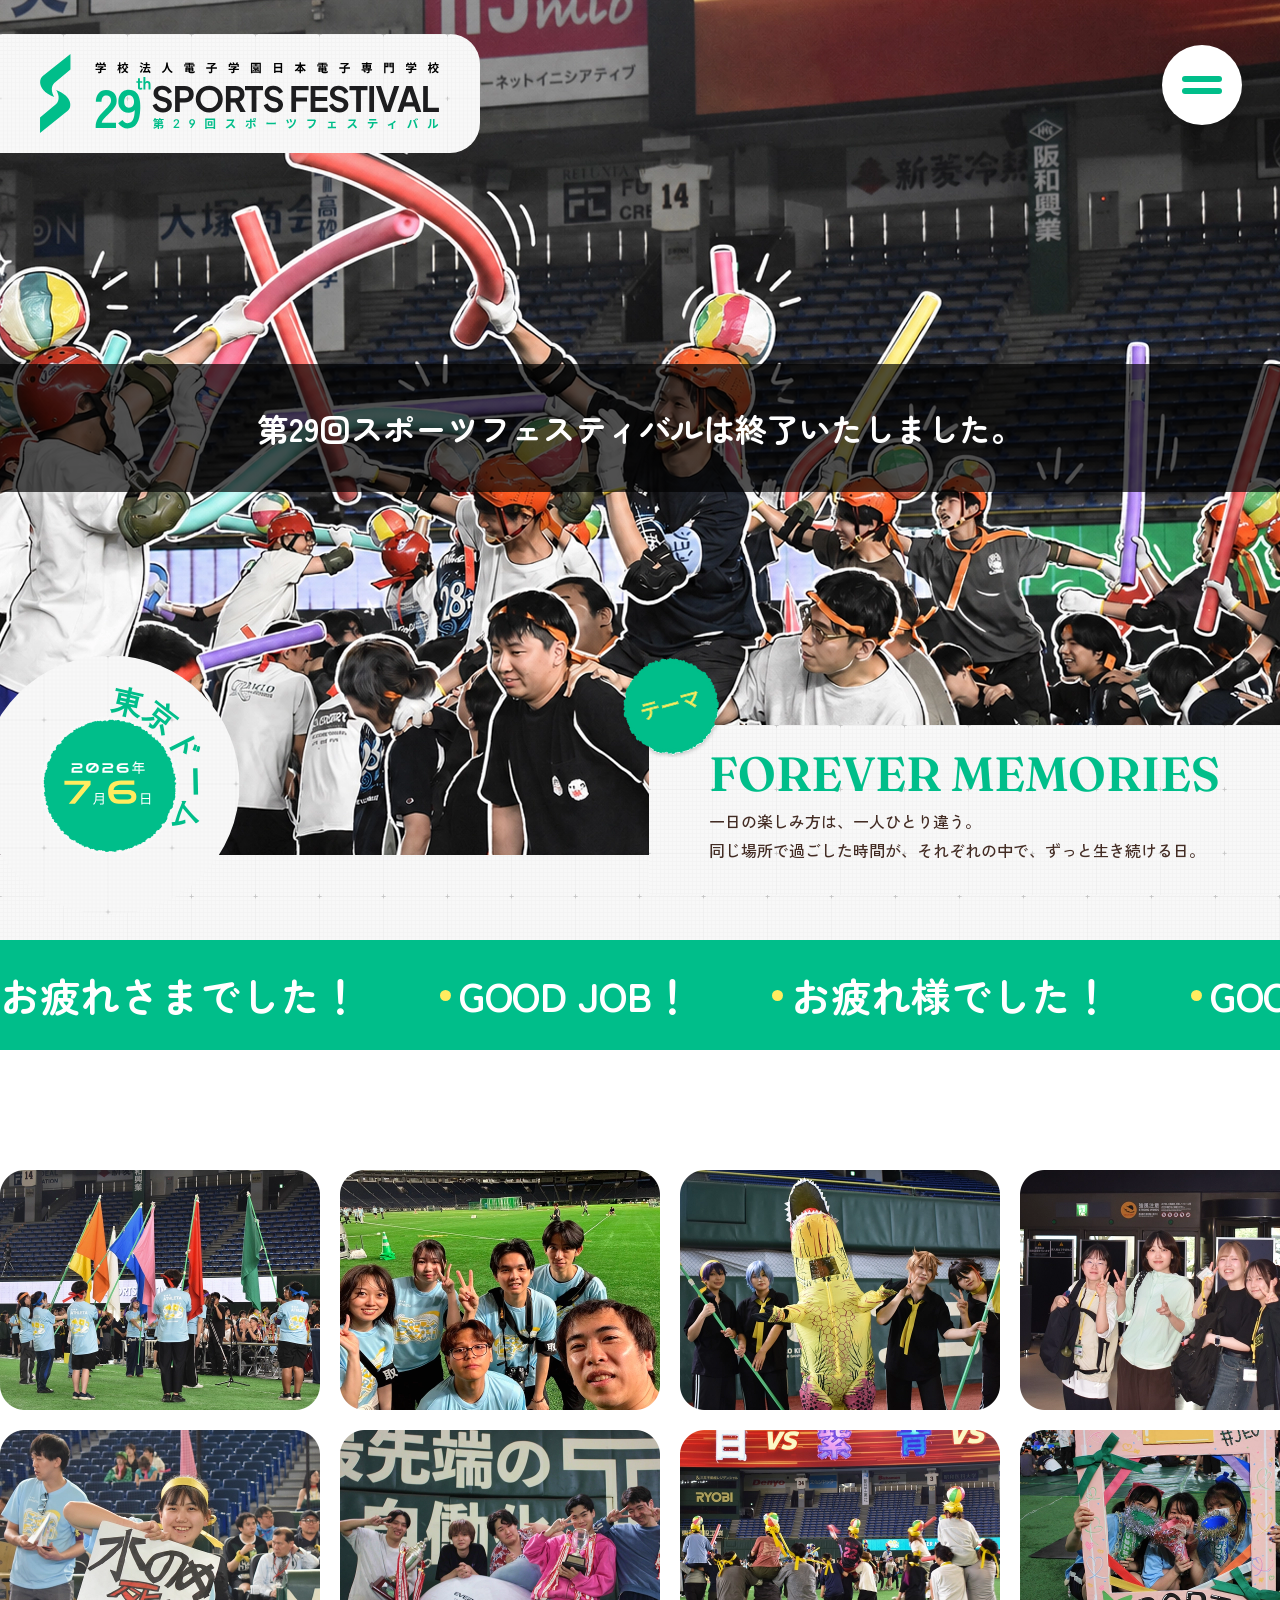
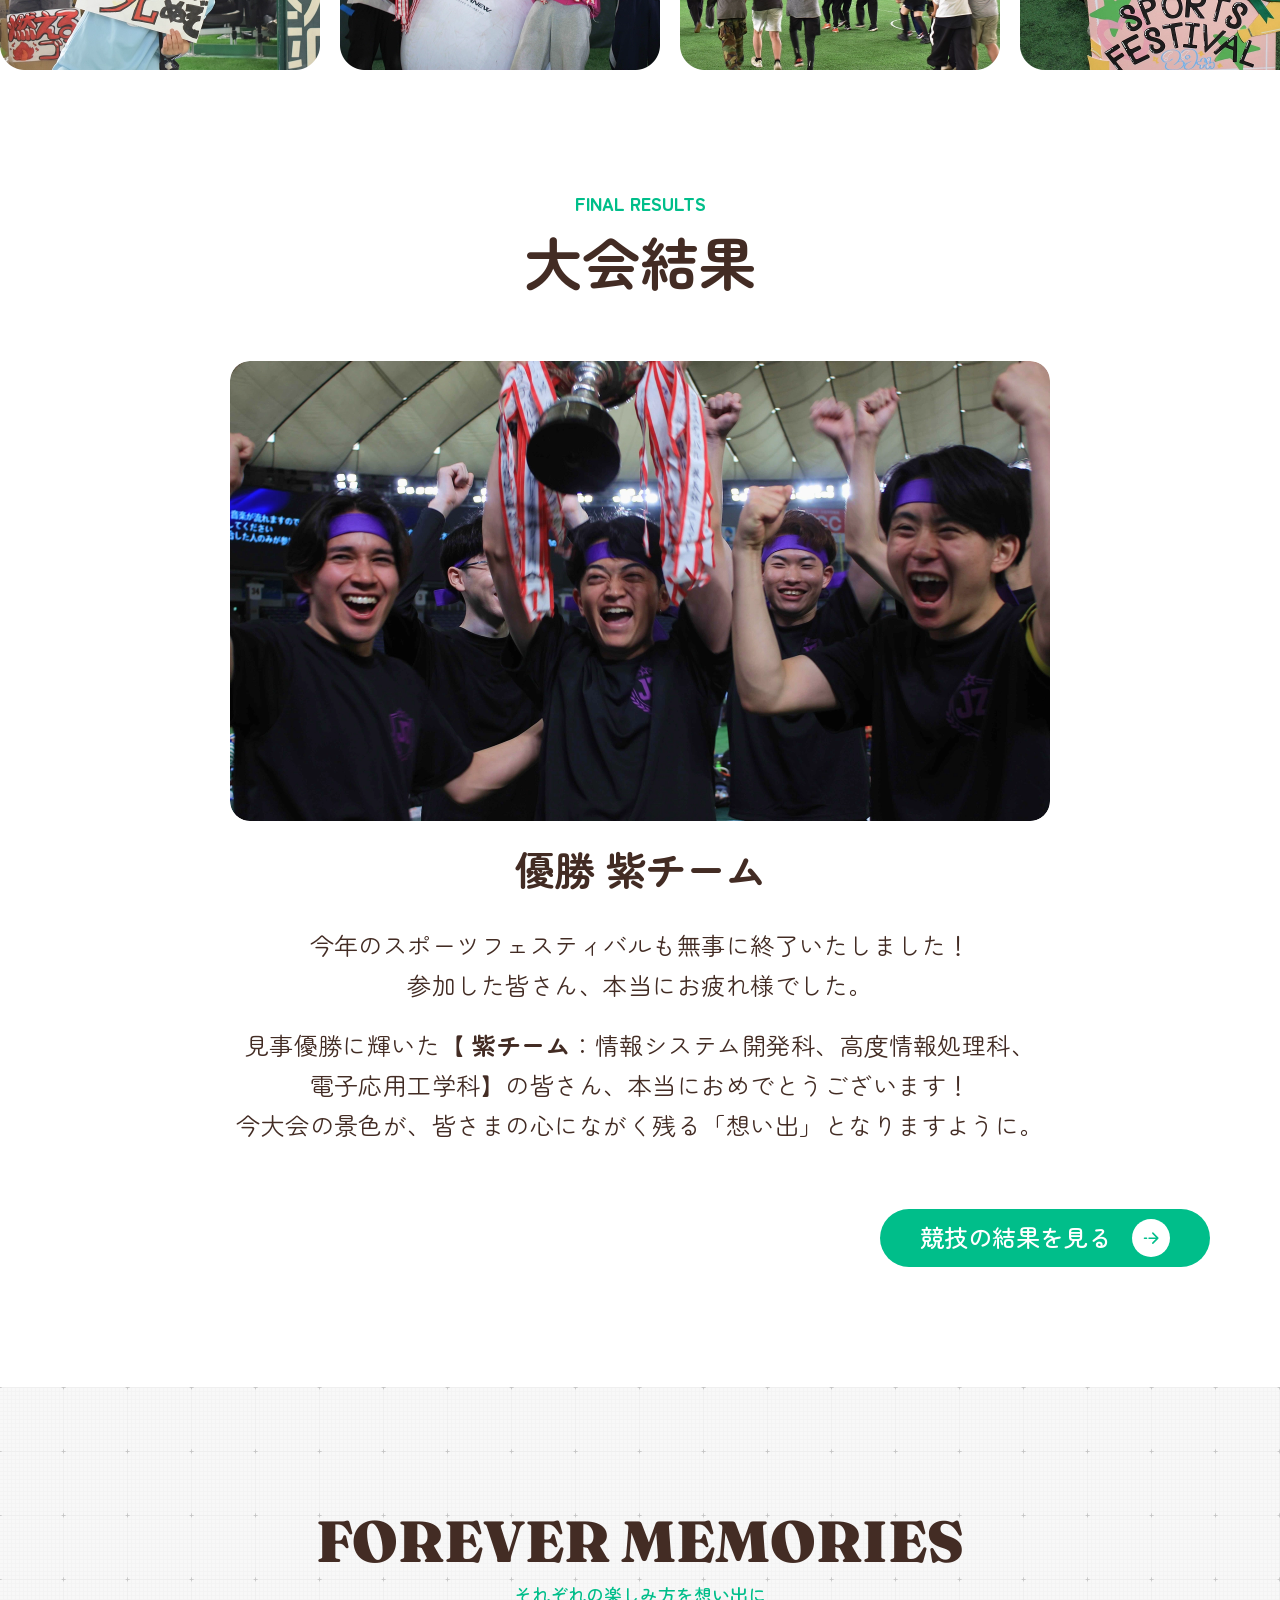
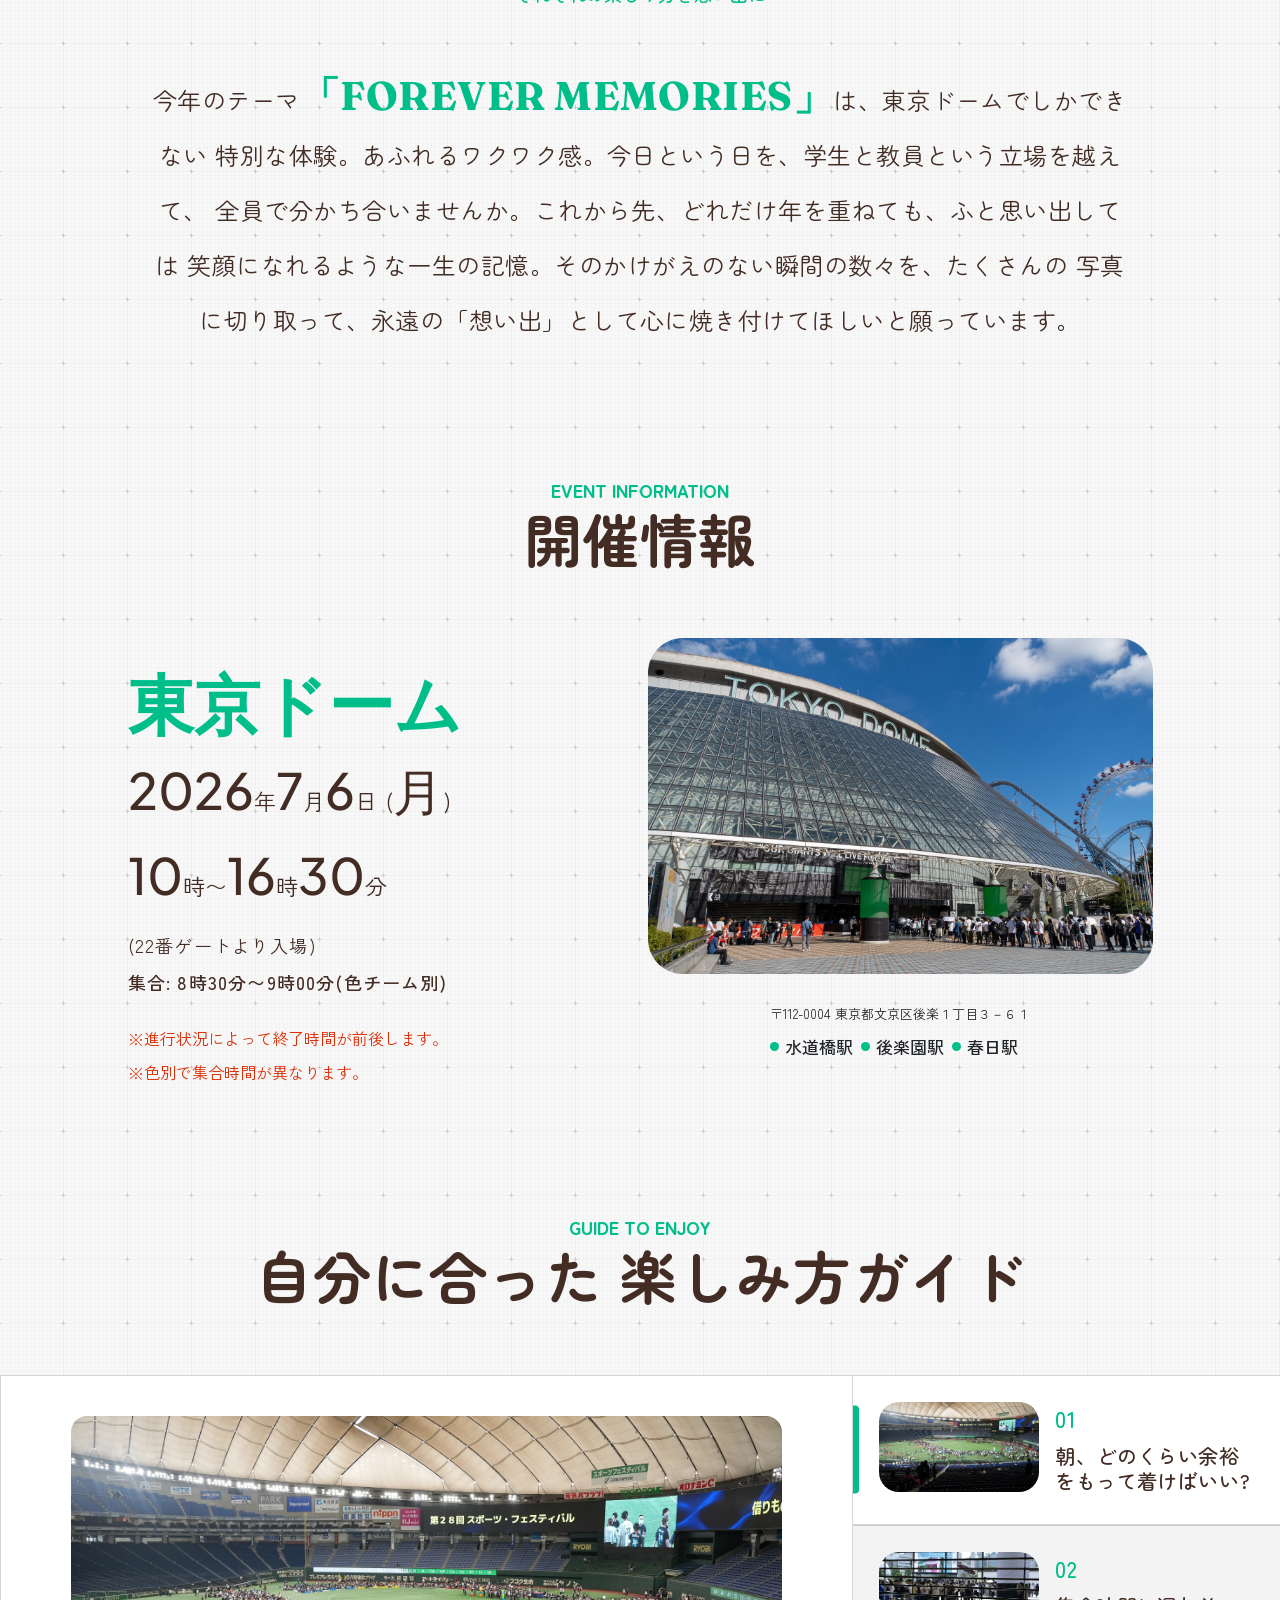
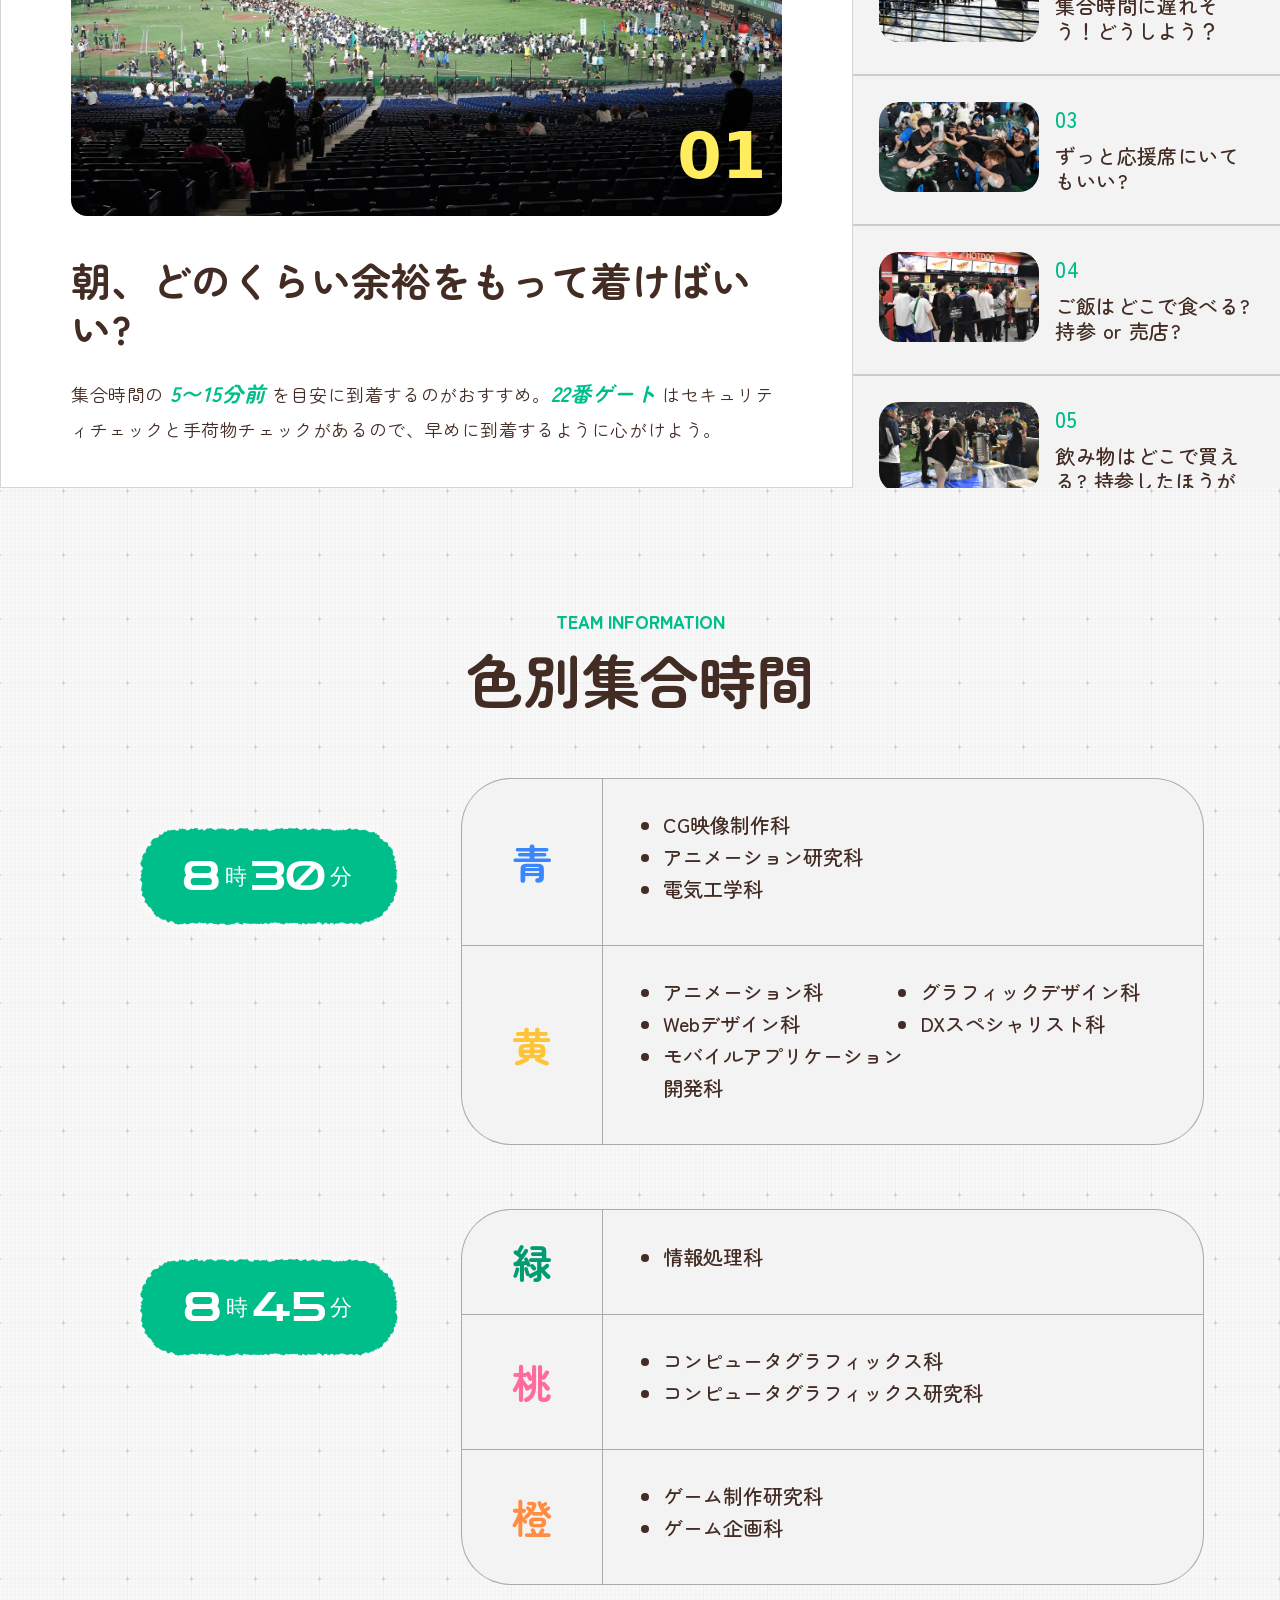
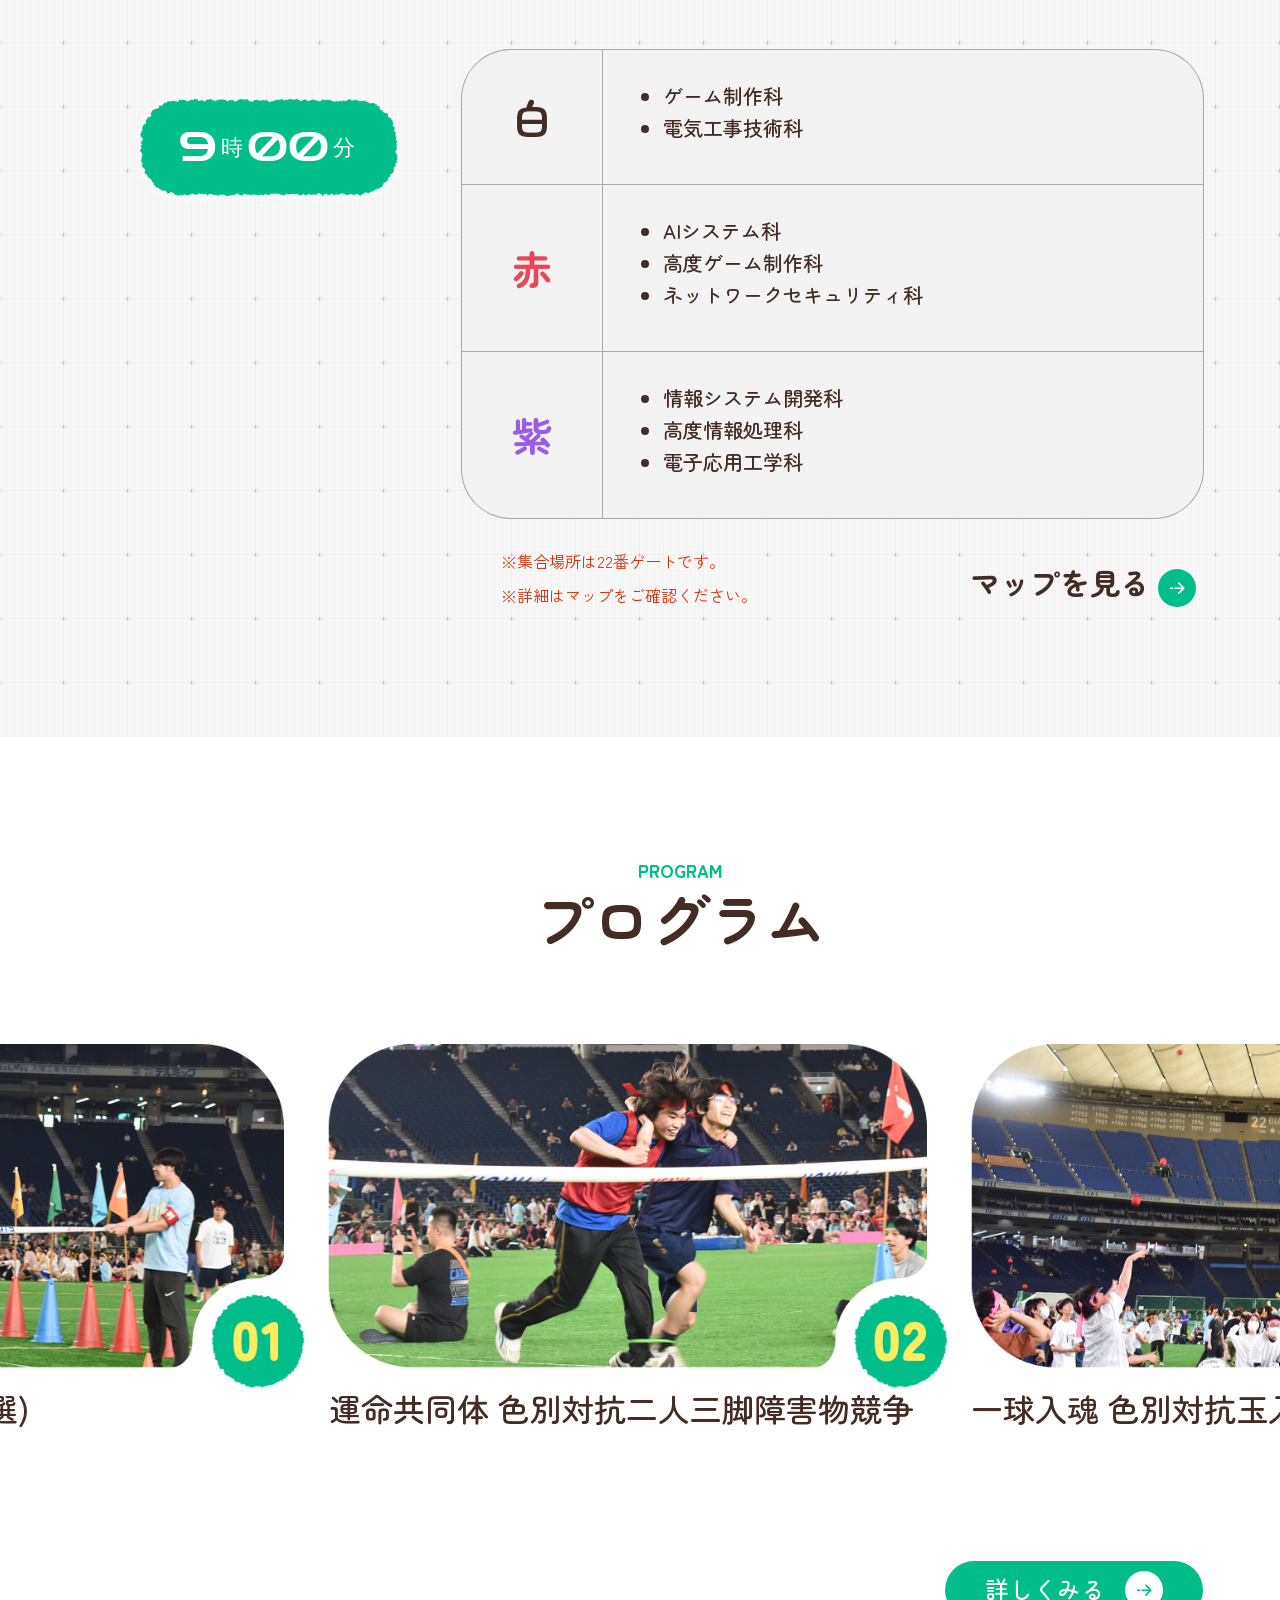
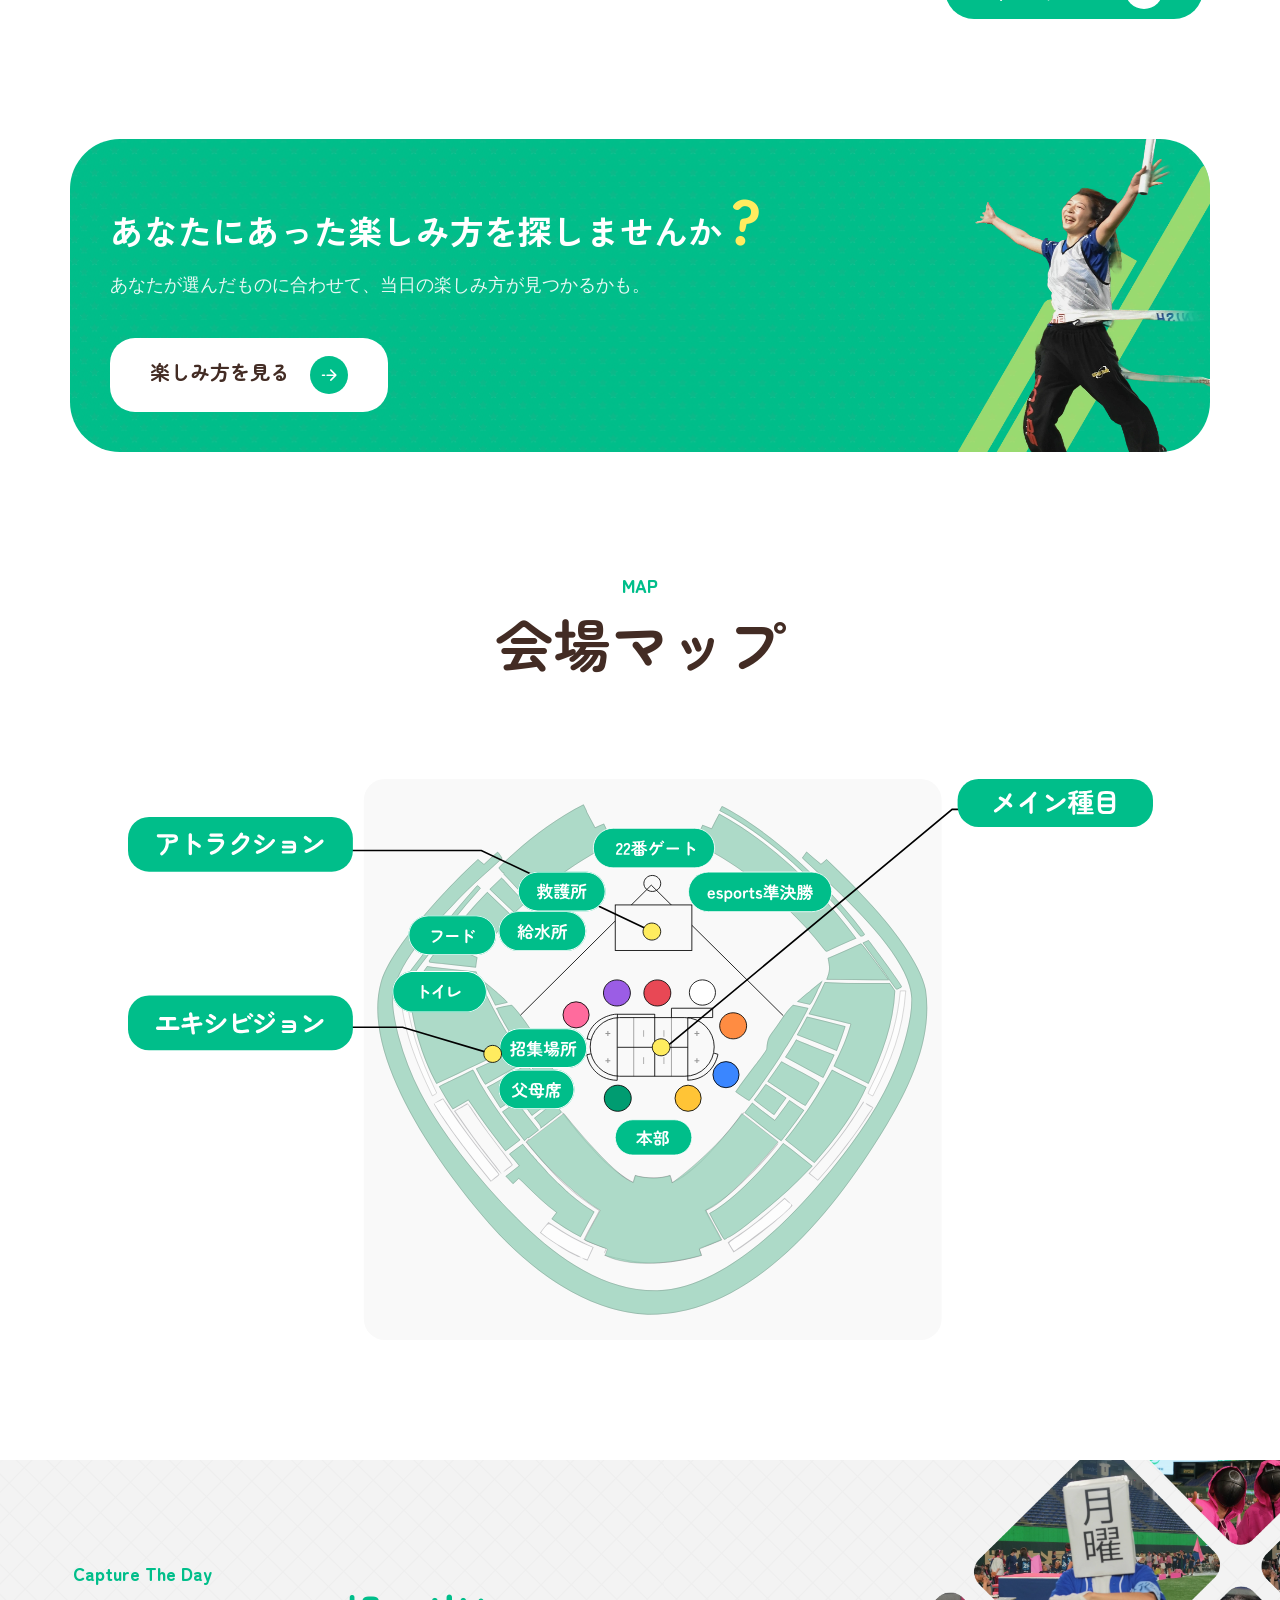
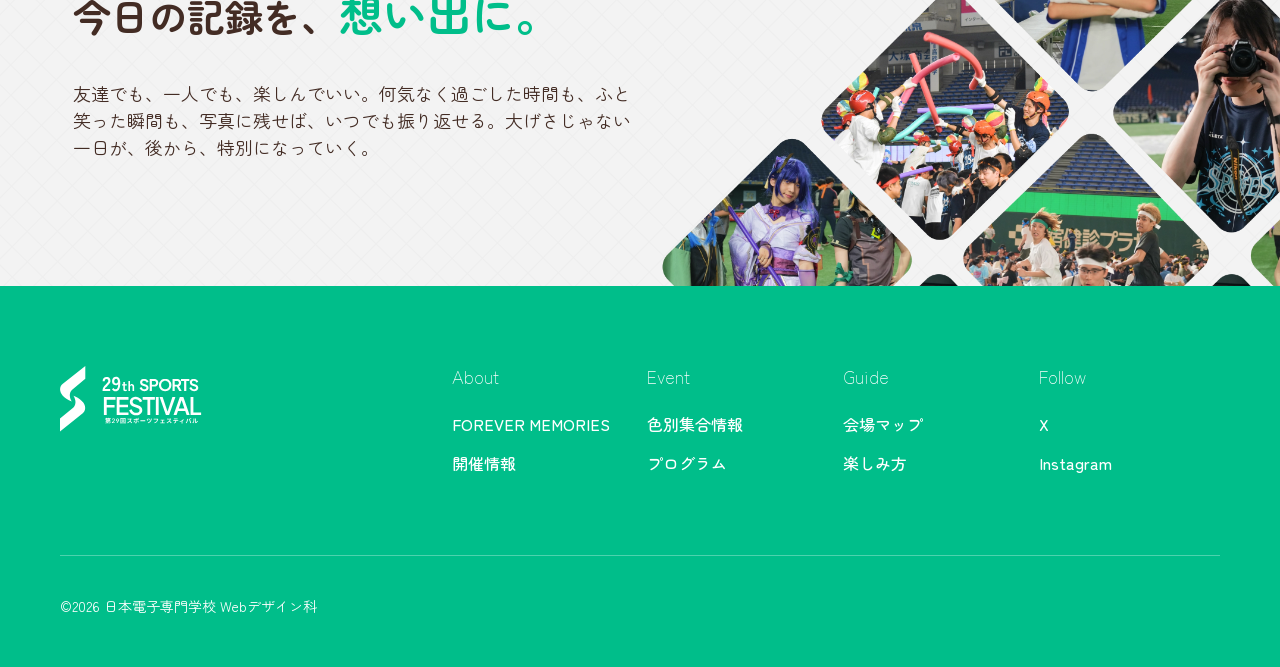
==== commit dfd84a11: "program winner text responsive fix" ====
--- a/index.html
+++ b/index.html
@@ -216,7 +216,7 @@
                     <h2 class="results__title">大会結果</h2>
                 </div>
                 <div class="results-content">
-                    <img class="results__image" src="assets/images/venues/winner.webp" alt=優勝旗授与の様子（仮）>
+                    <img class="results__image" src="assets/images/venues/winnerPurple.webp" alt=優勝旗授与の様子（仮）>
                     <h3 class="results__text-title">
                         優勝 紫チーム
                     </h3>
@@ -224,7 +224,7 @@
                         <p class="results__body--p">
                             <!-- 今年のスポーツフェスティバルも<br class="mb">無事終了いたしました！<br>
                             参加された皆さん、本当にお疲れ様でした。 -->
-                            今年のスポーツフェスティバルも無事に終了いたしました！<br>参加した皆さま、本当にお疲れ様でした。
+                            今年のスポーツフェスティバルも無事に終了いたしました！<br>参加した皆さん、本当にお疲れ様でした。
                         </p>
                         <p class="results__body--p-bottom">
                             <!-- 見事優勝に輝いた【〇〇チーム】の皆さん、本当におめでとうございます！<br>
--- a/assets/css/index.css
+++ b/assets/css/index.css
@@ -391,7 +391,7 @@
 }
 .event-ended__text {
     width: 100%;
-    padding: 30px;
+    padding: 40px;
     margin: 0;
     font-family: var(--font-maru);
     font-size: var(--font-size32);
@@ -1690,7 +1690,7 @@
         display: contents;
     }
     #results {
-        padding: 60px 0 30px 0;
+        padding: 60px 0 60px 0;
     }
     #result .results__header .results__label {
         font-size: var(--font-size14);
@@ -1716,18 +1716,15 @@
         padding:0px;
         color:var(--font-color);
         margin-top: 8px;
-        line-height: 22px;
-        font-size: var(--font-size14);
-        letter-spacing: 0.48px;
+        line-height: 40px;
+        font-size: var(--font-size18);
+        letter-spacing: 5%;
         font-family: var(--font-maru);
         font-weight: 400;
-        text-align: center;  
-    }
-    #results .results__body{
+        text-align: center; 
         margin-top: 20px;
-        line-height: 23px;
         text-align: center;
-        padding: 0 50px;
+        padding: 0 20px; 
     }
     #results .results__body--p-bottom{
     margin-top: 16px;
@@ -1736,16 +1733,24 @@
         display: inline;
     }
     #results .results__btn {
+        font-family: var(--font-maru);
+        color: var(--font-color);
+        margin-top: 30px;
+        display: flex;    
+        justify-content: center;
         align-items: center;
-        padding: 10px 20px;
-        font-size: var(--font-size14);
+        width: fit-content;
+        background-color: var(--color-primary);
+        color: var(--color-bg);
+        border: none;
+        border-radius: 999px;
+        padding: 10px 30px;
+        font-size: var(--font-size20);
+        font-weight: 500;
+        cursor: pointer;
         margin-right: 20px;
     }
-    .results__btn-icon {
-        width: 19px;
-        height: auto;
-        margin-left: 10px;
-    }
+    
     
     /* THEME MOBILE */
 
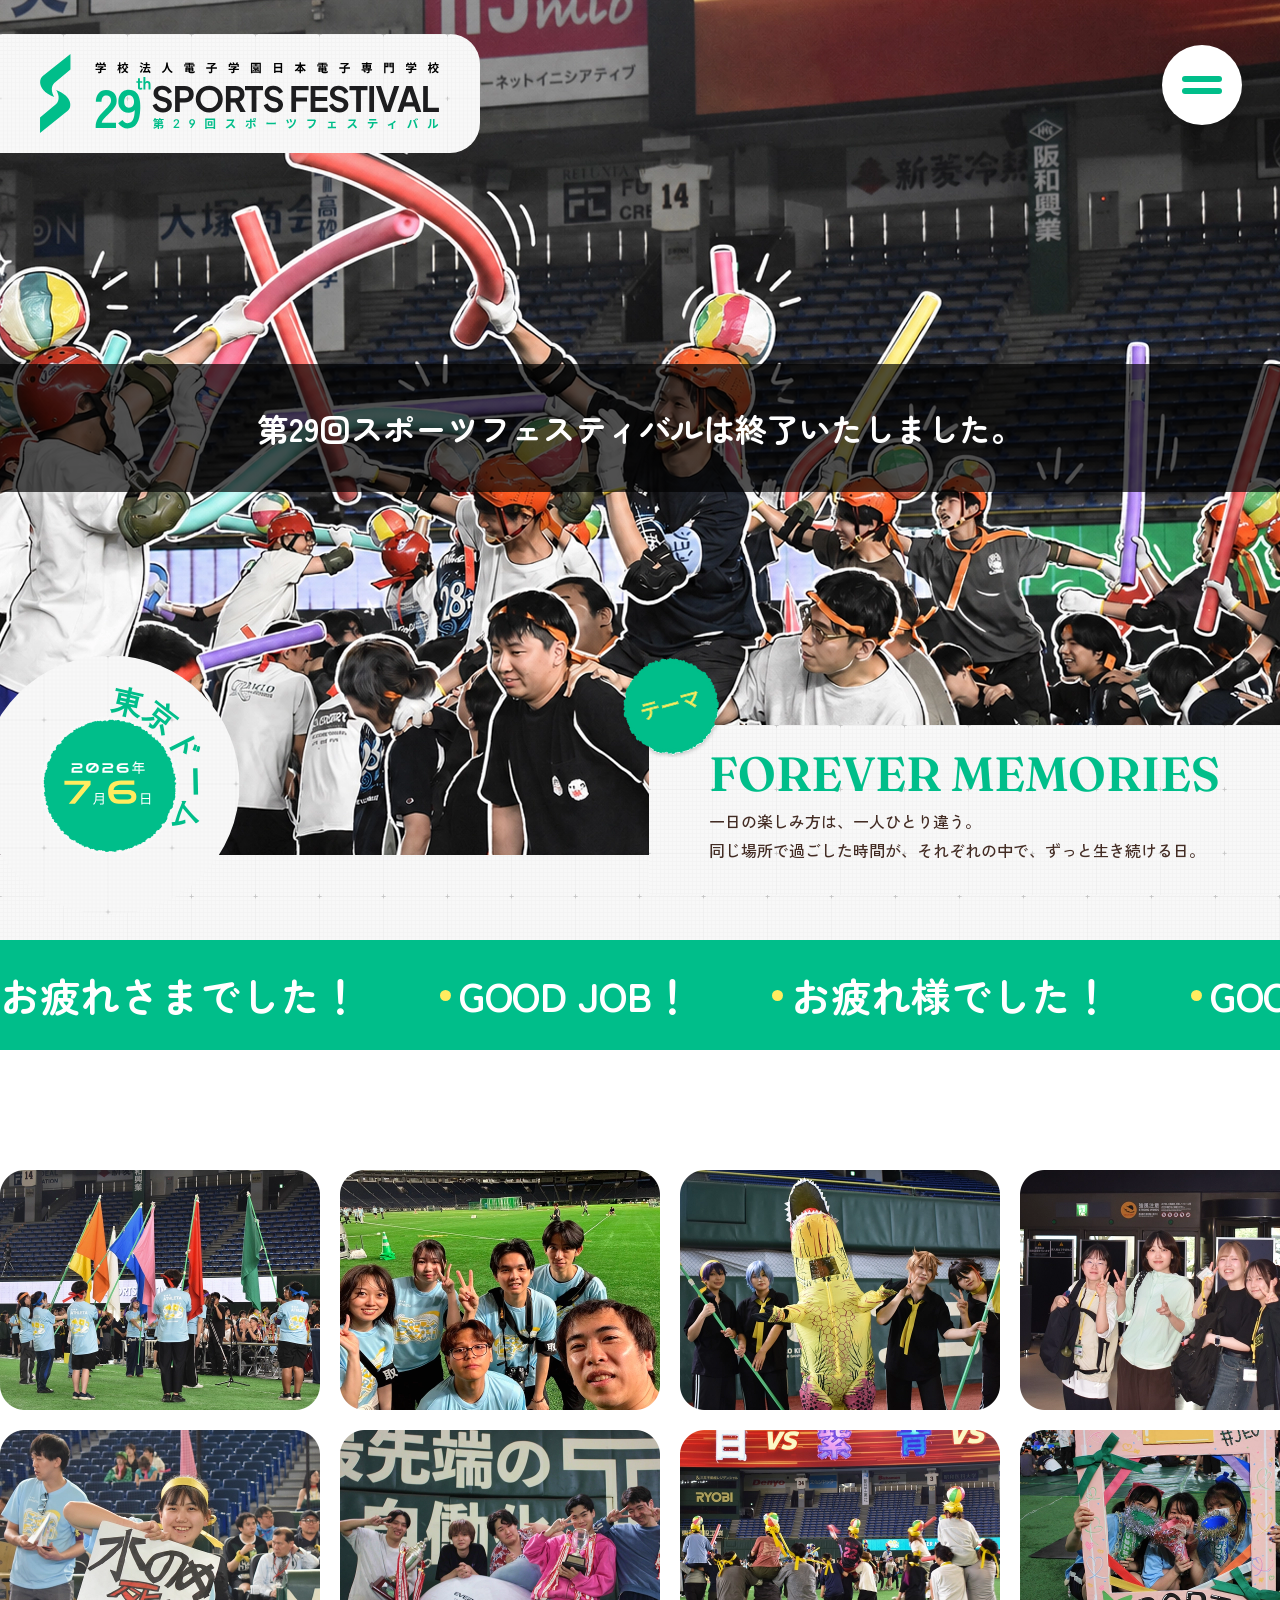
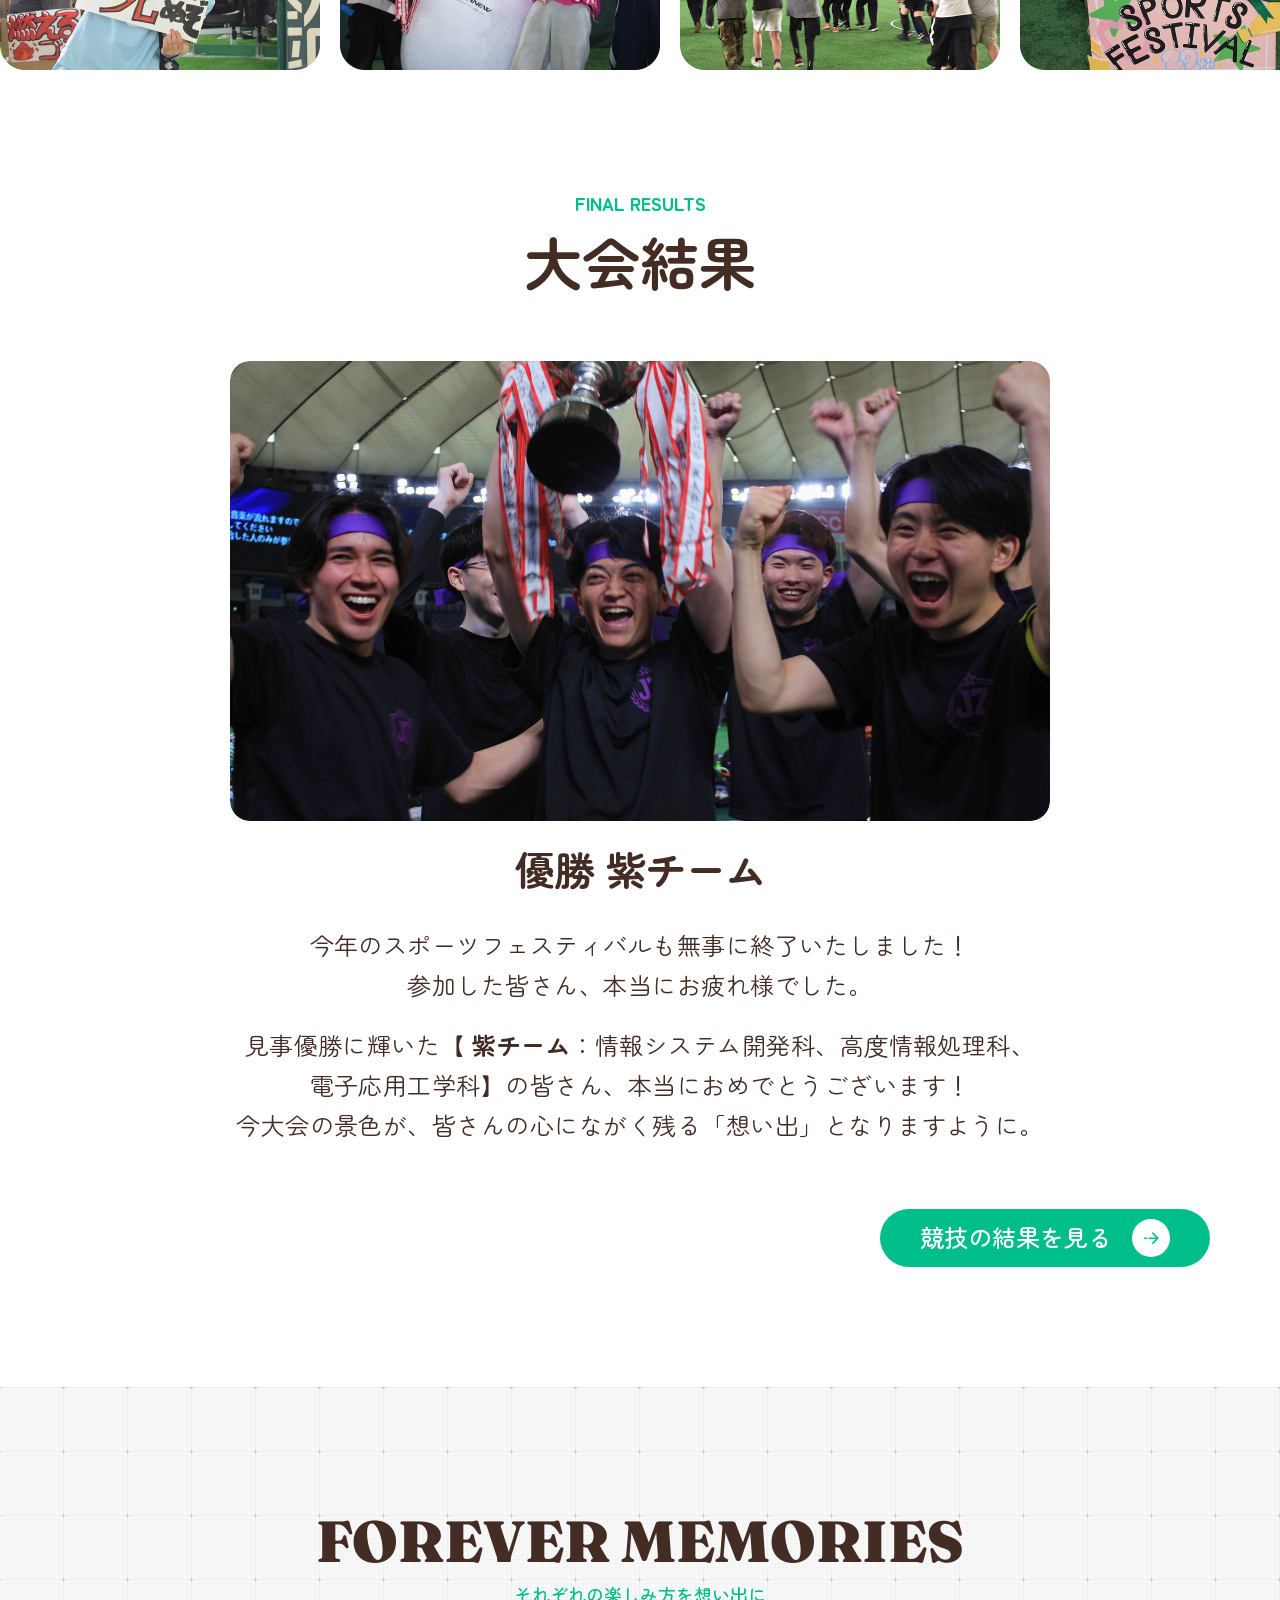
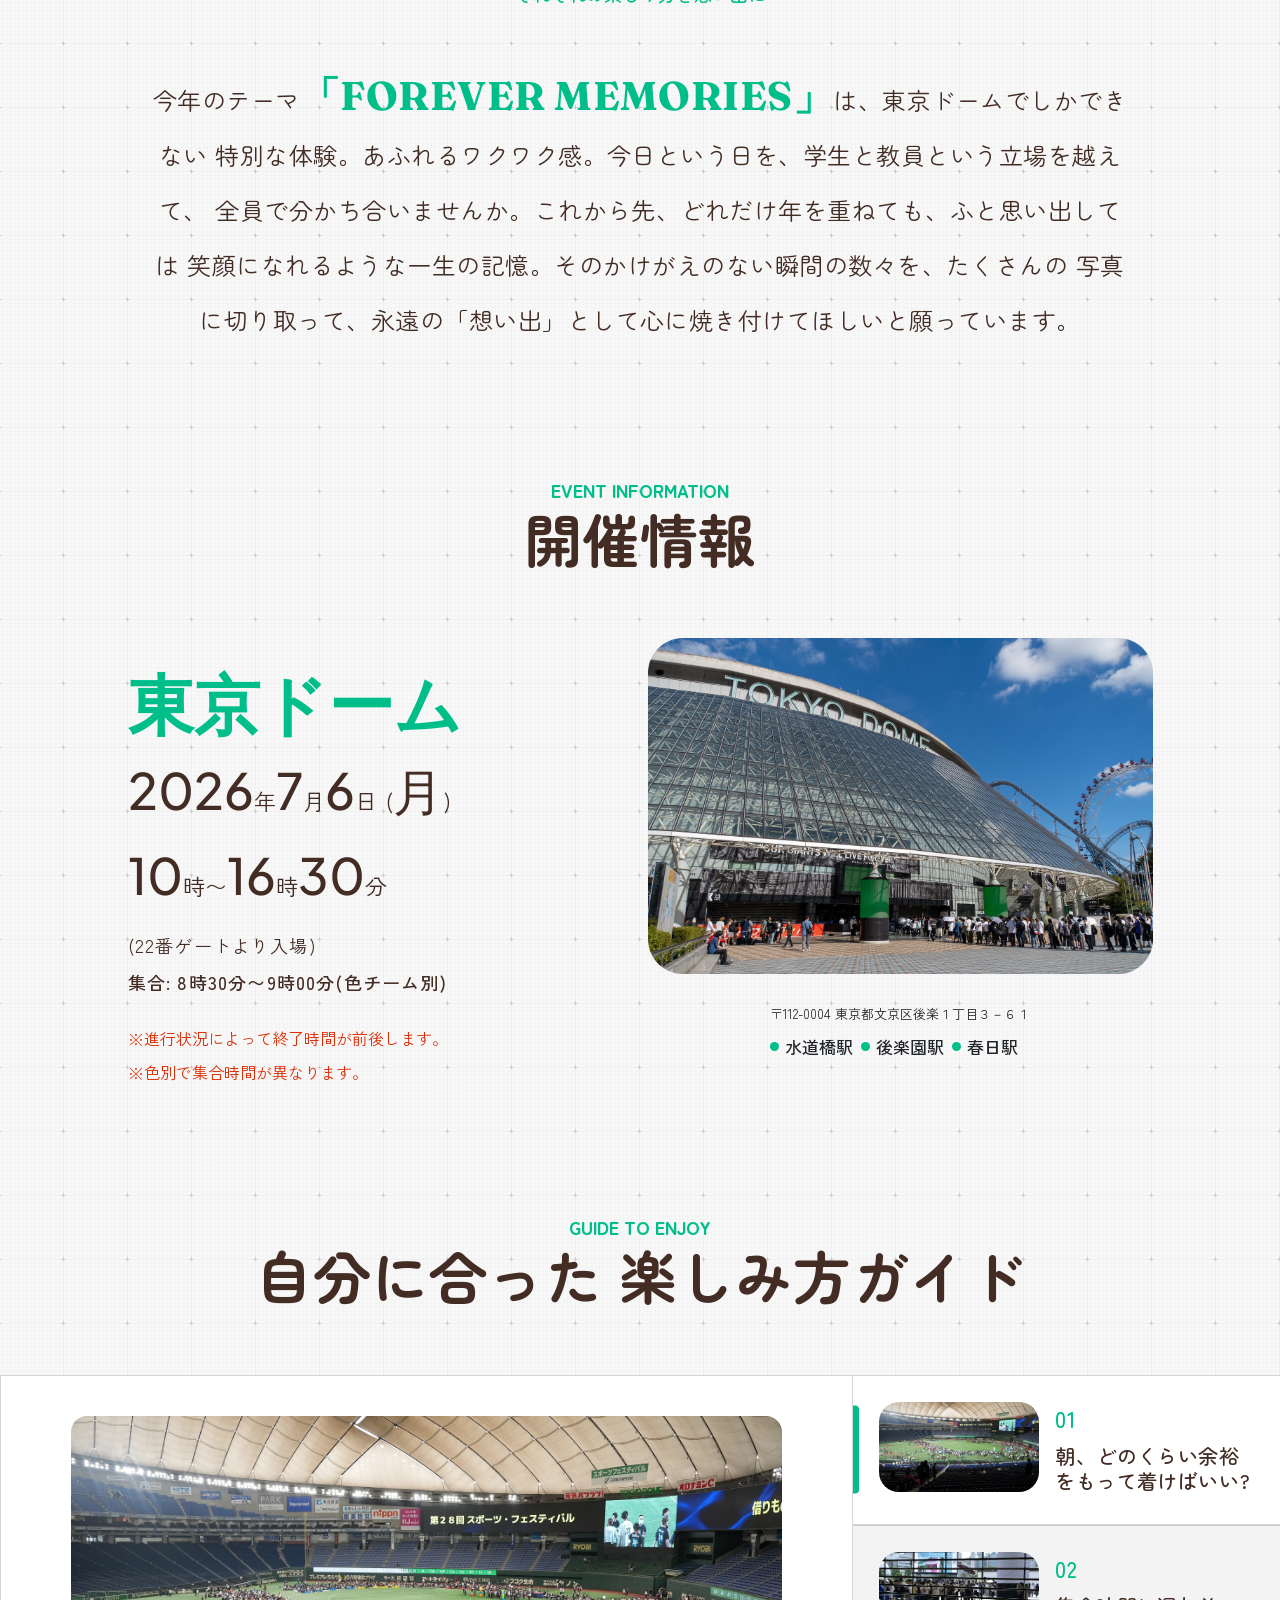
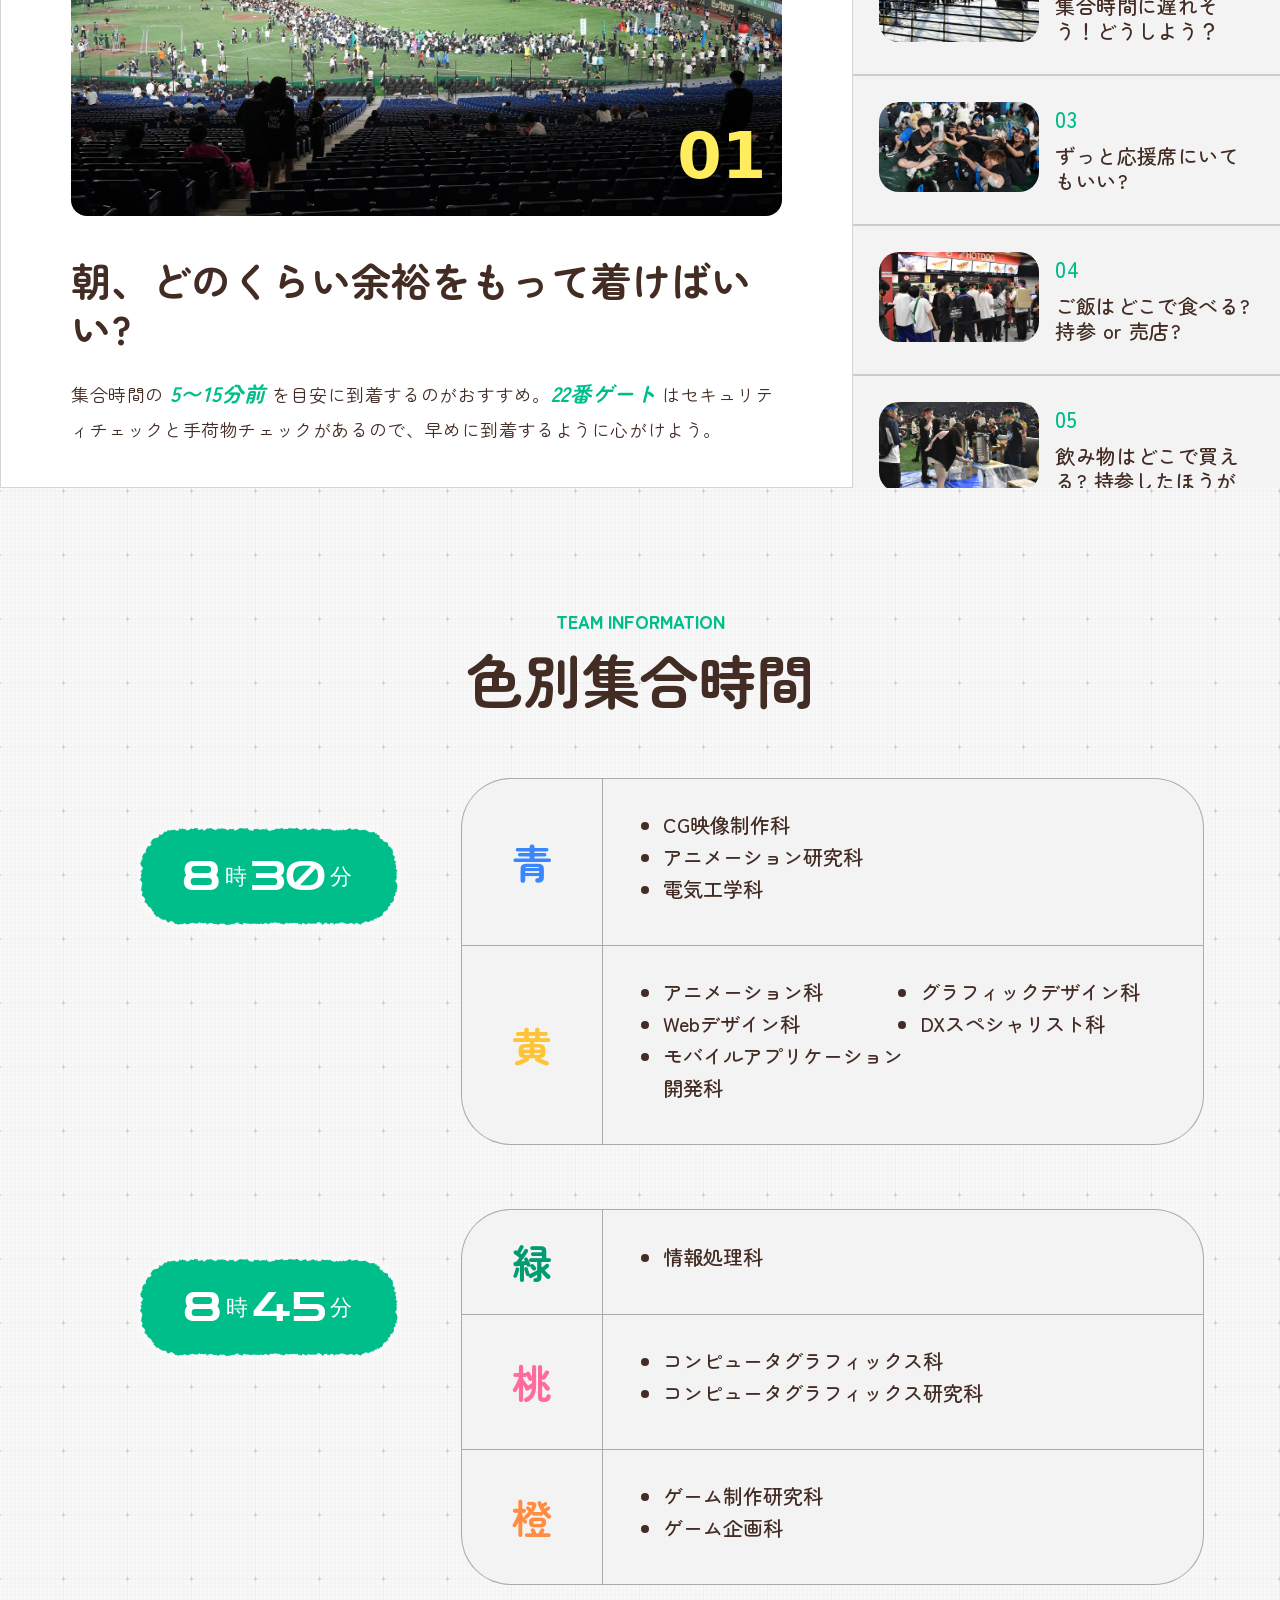
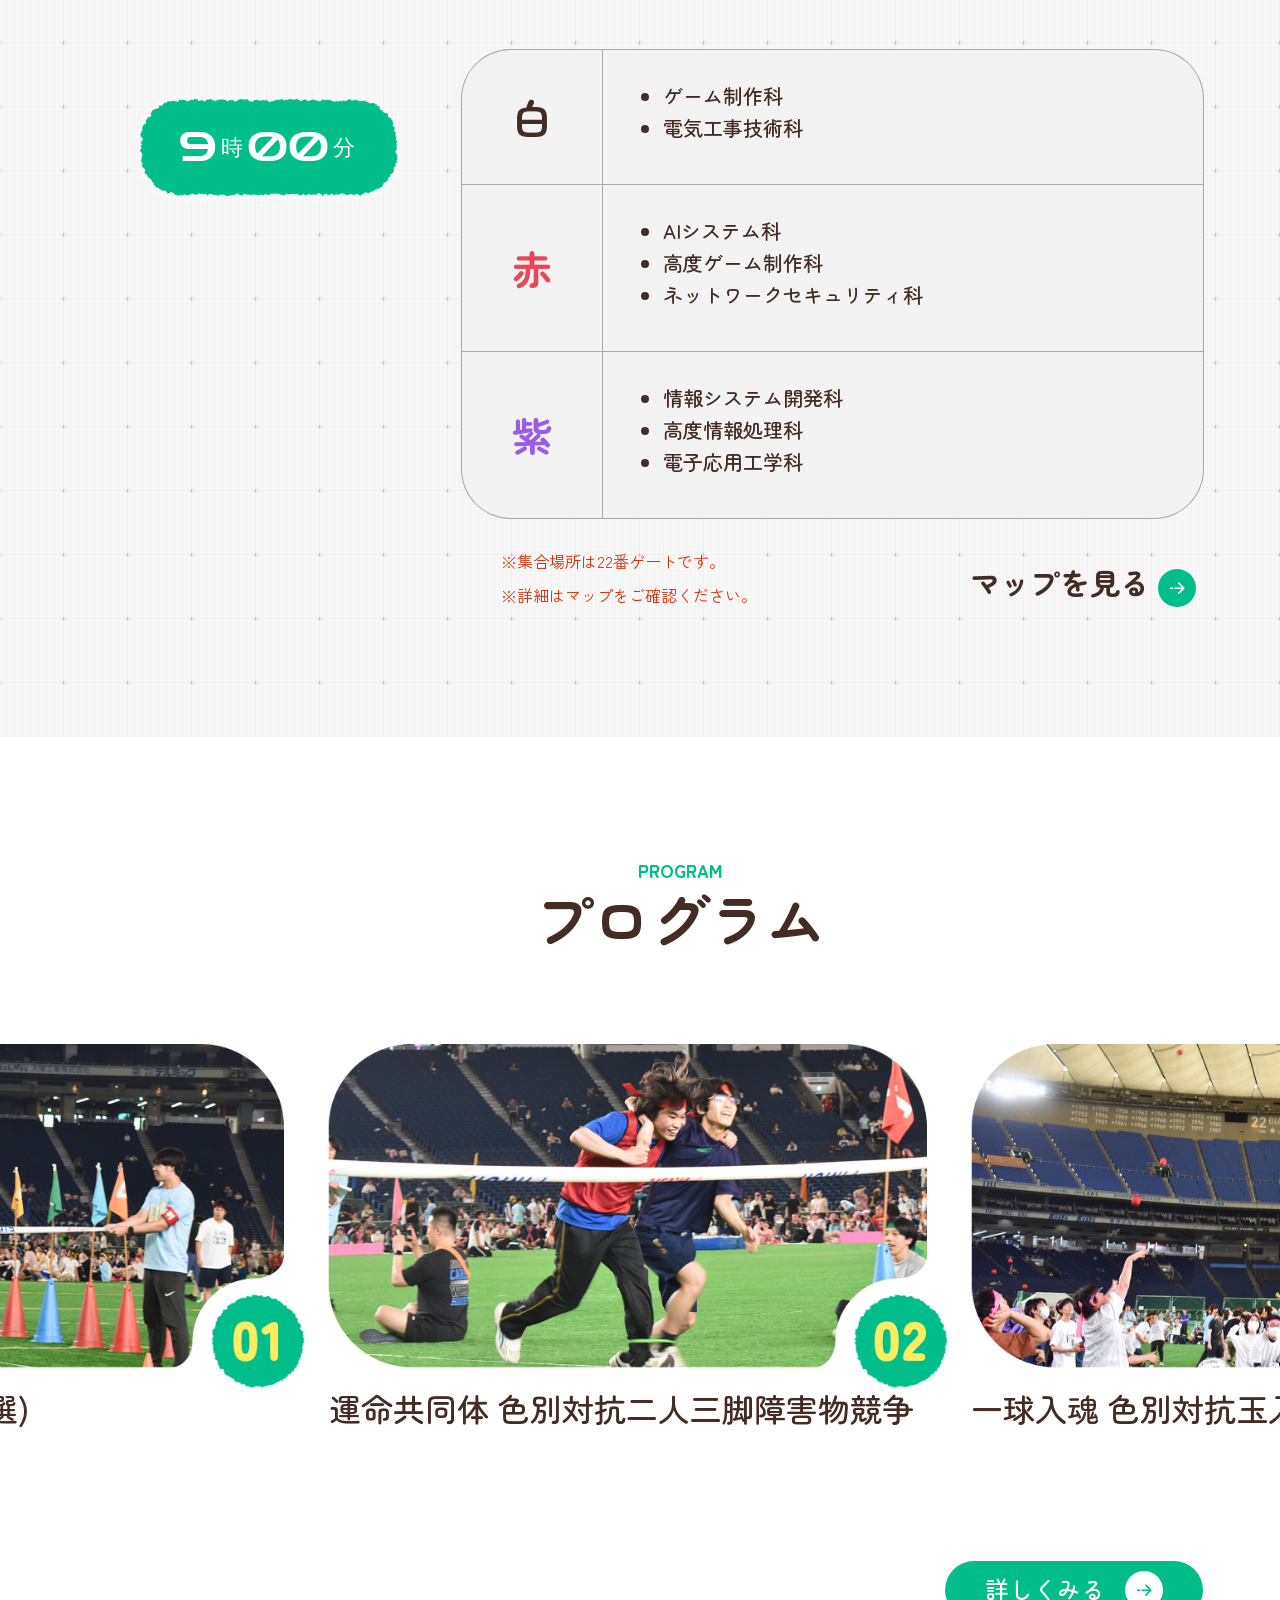
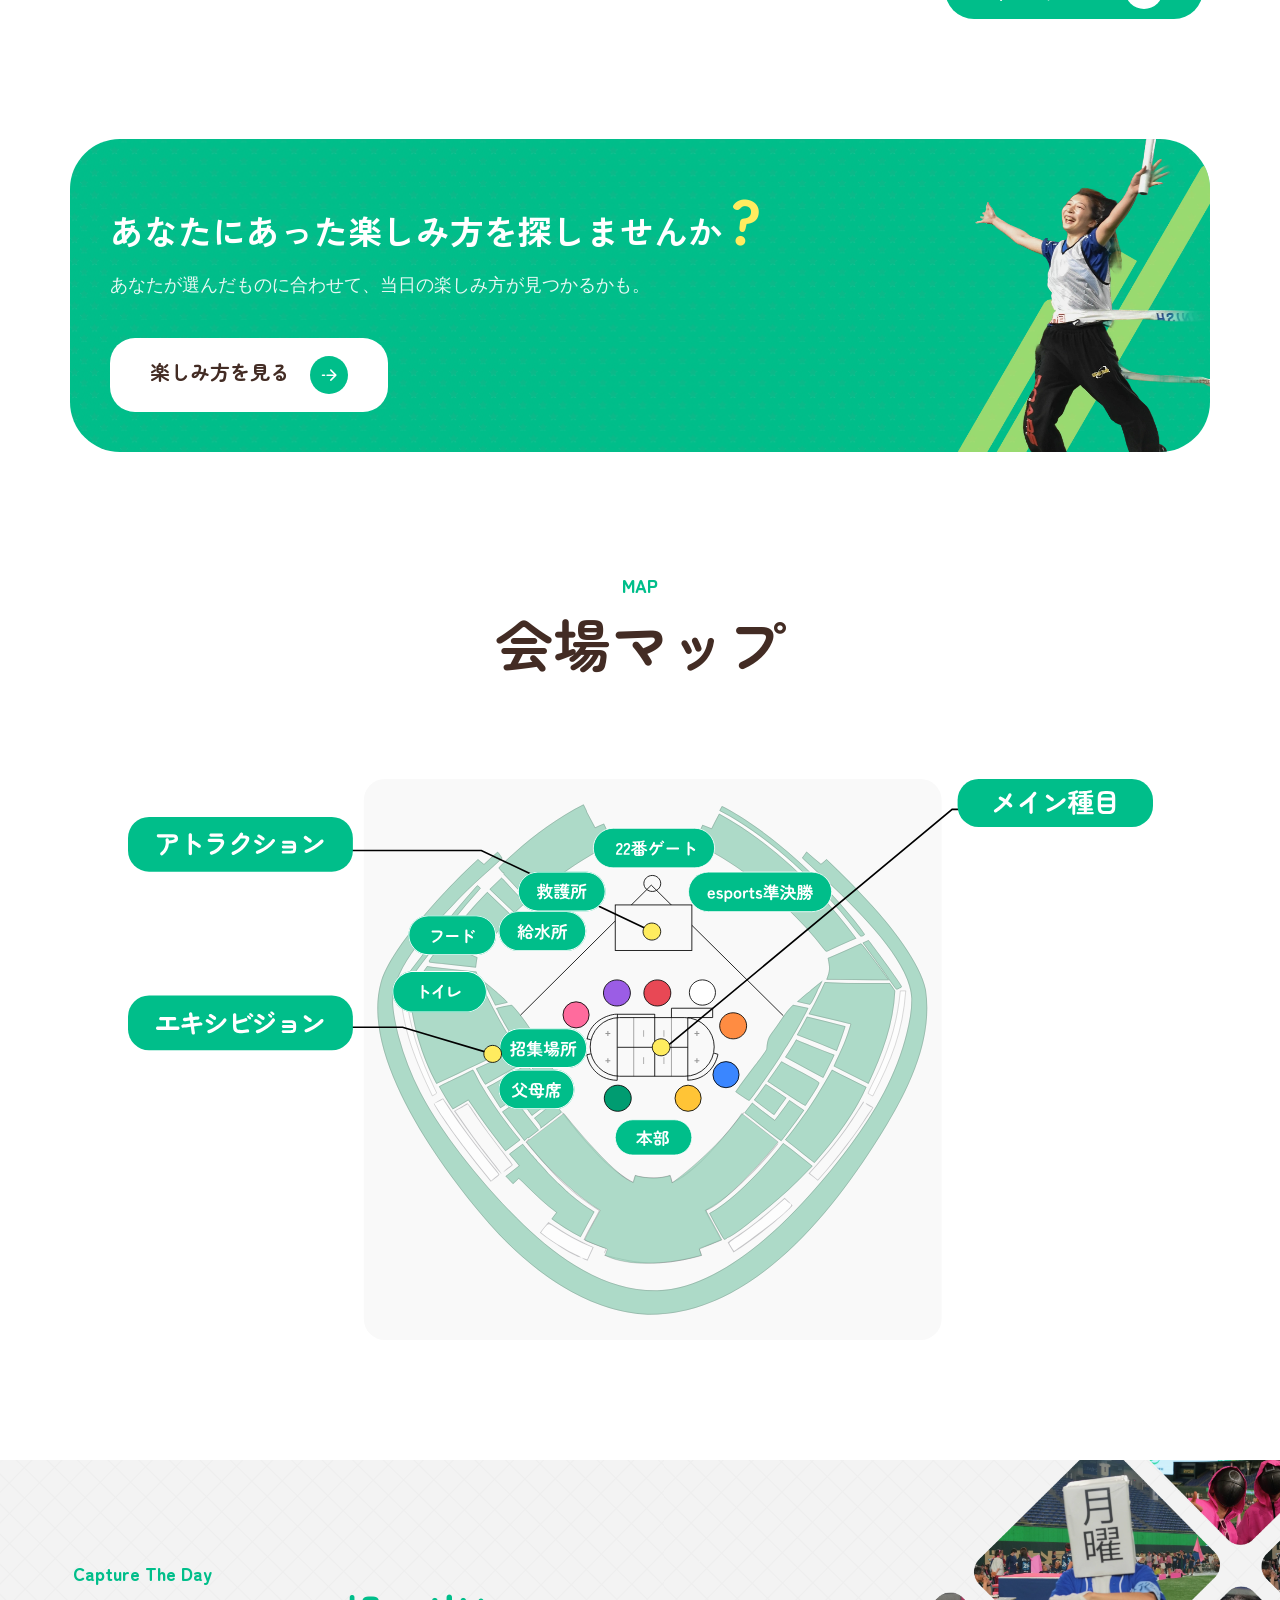
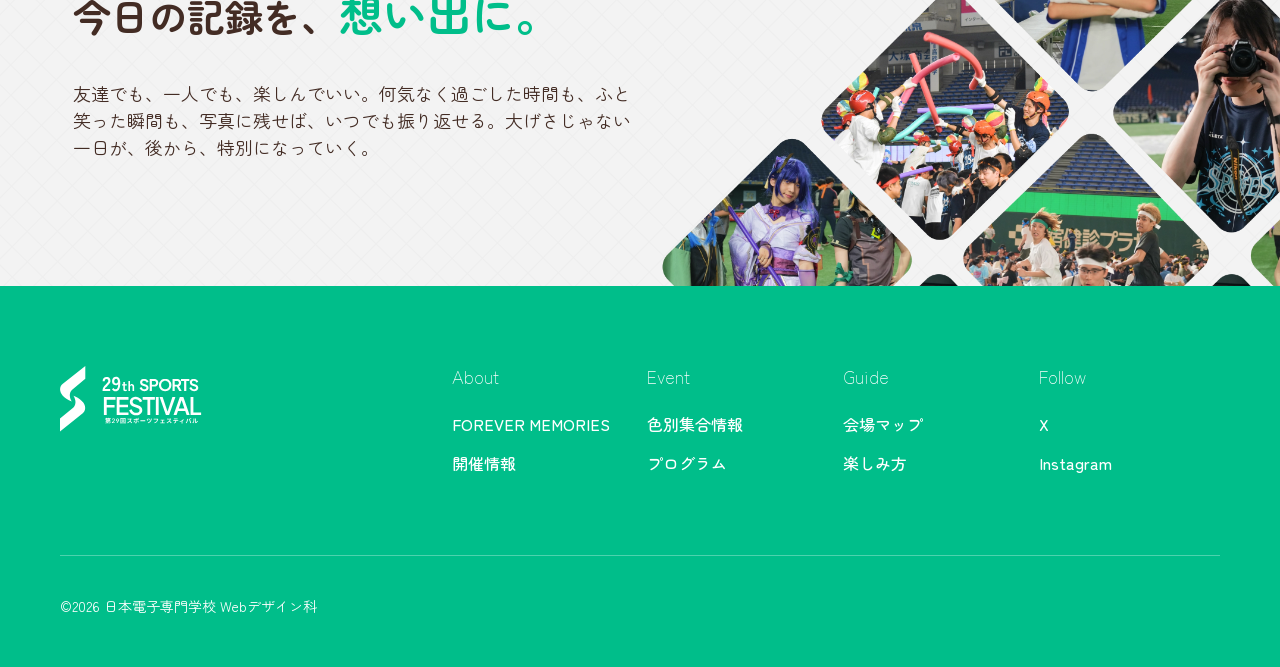
==== commit 2c35569b: "winner text details fixed" ====
--- a/index.html
+++ b/index.html
@@ -231,7 +231,7 @@
                             今大会の景色が、皆さんの心にながく残る「想い出」となりますように。 -->
                             見事優勝に輝いた【 <span class="winner_team">紫チーム</span>：情報システム開発科、高度情報処理科、 <br>
                             電子応用工学科】の皆さん、本当におめでとうございます！  <br>
-                            今大会の景色が、皆さまの心にながく残る「想い出」となりますように。
+                            今大会の景色が、皆さんの心にながく残る「想い出」となりますように。
                         </p>
                     </div>
                 </div>
